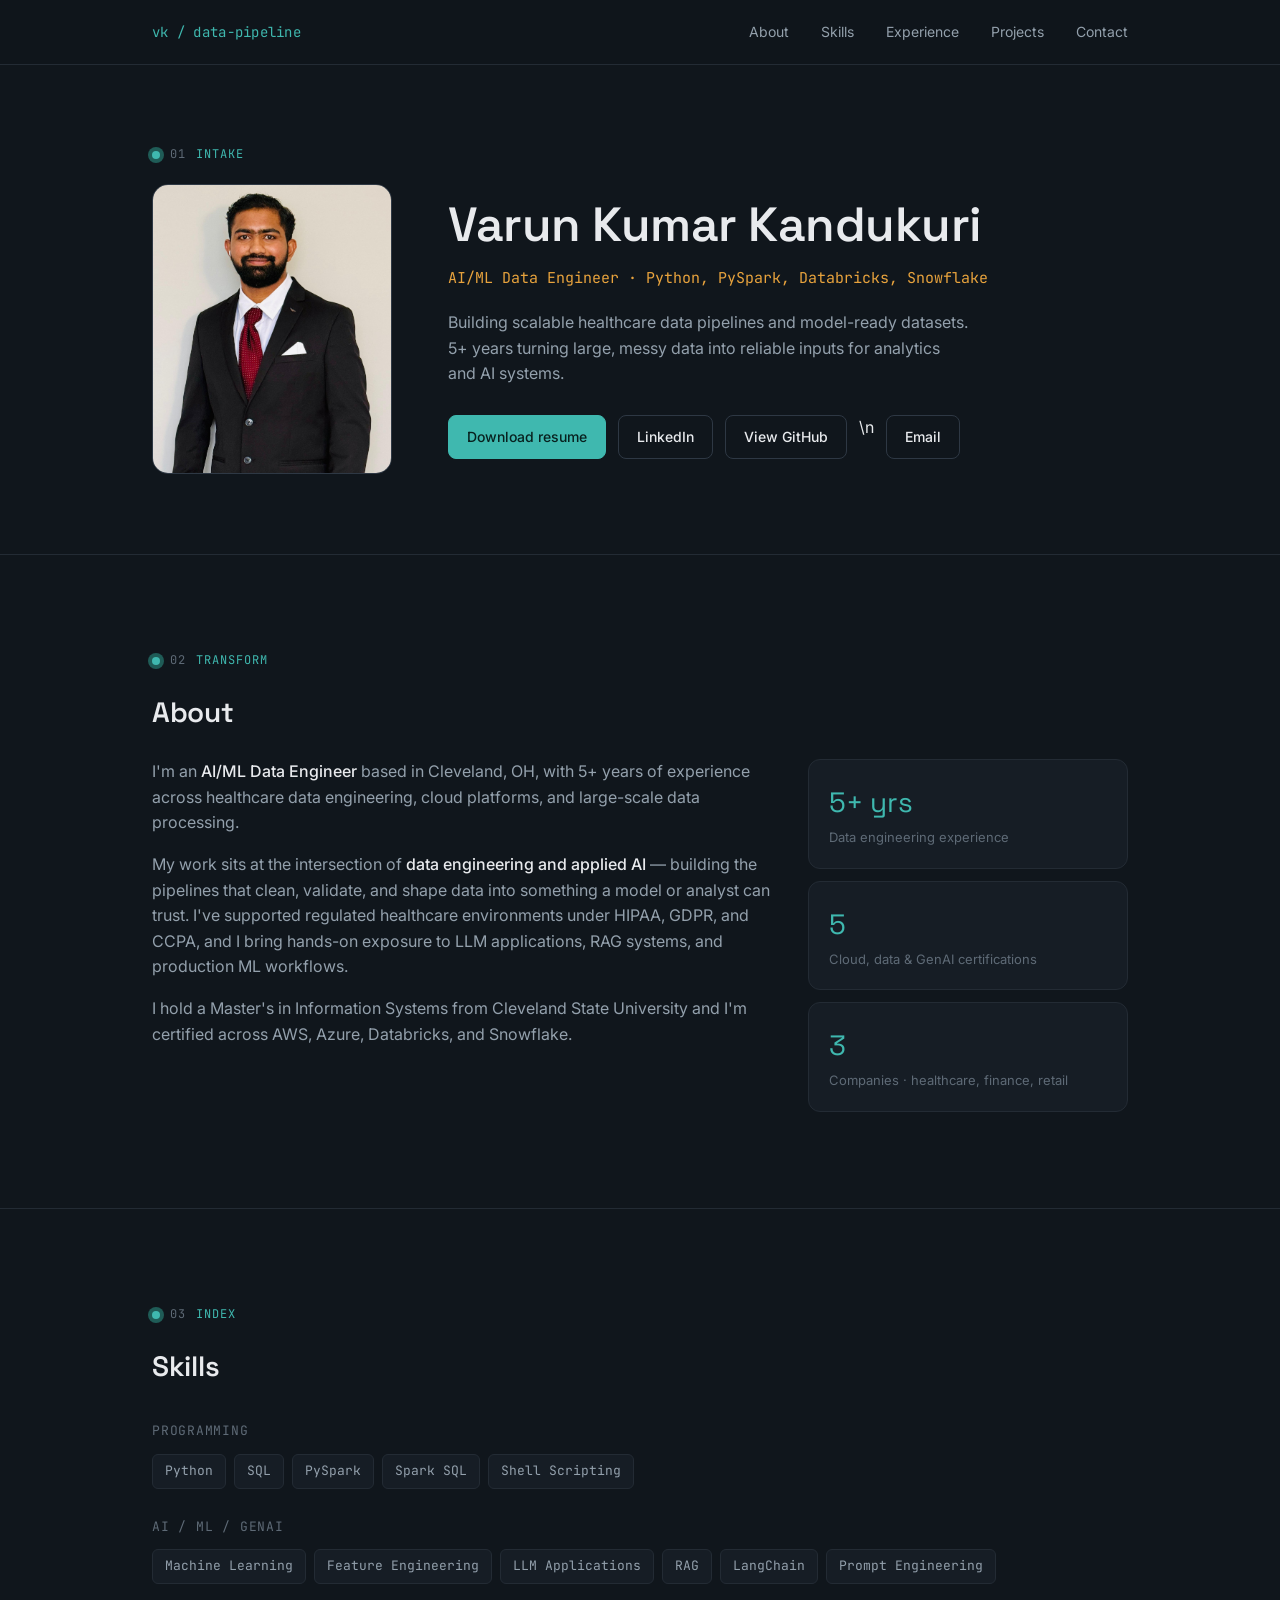
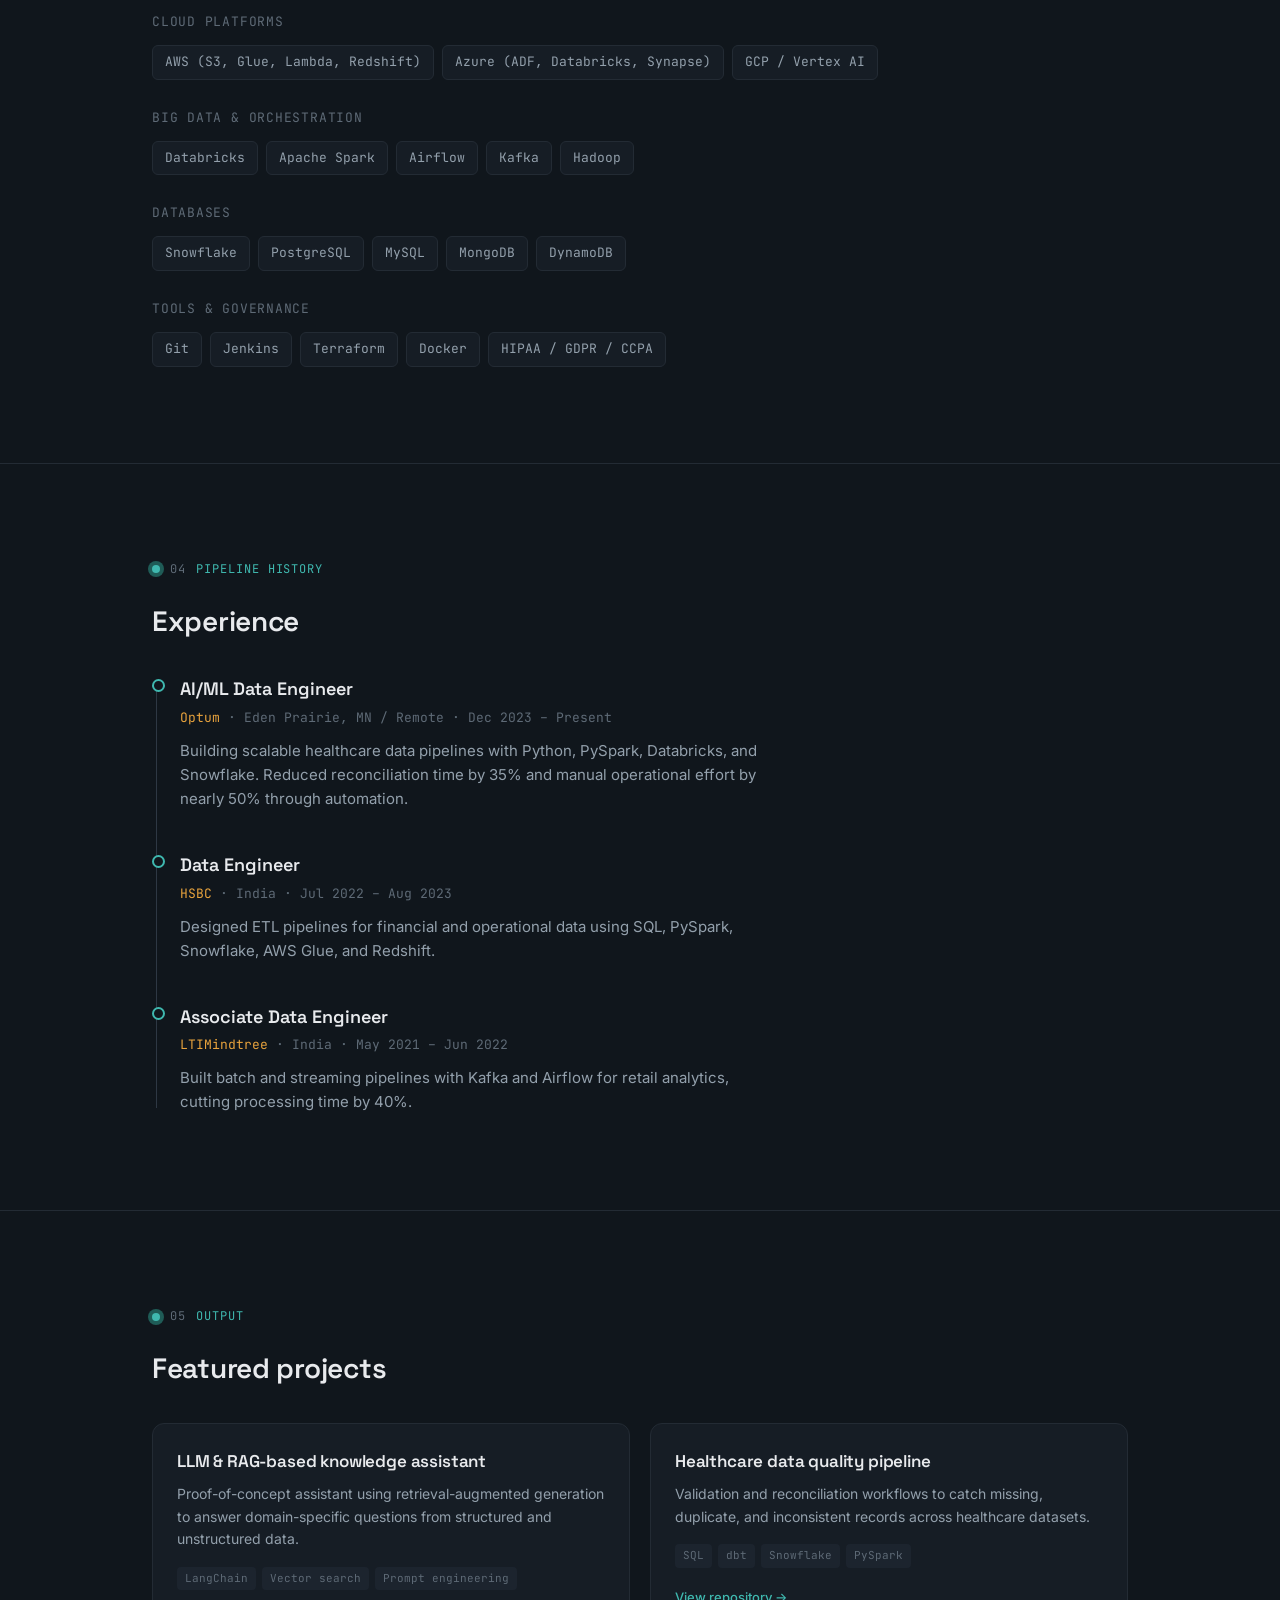
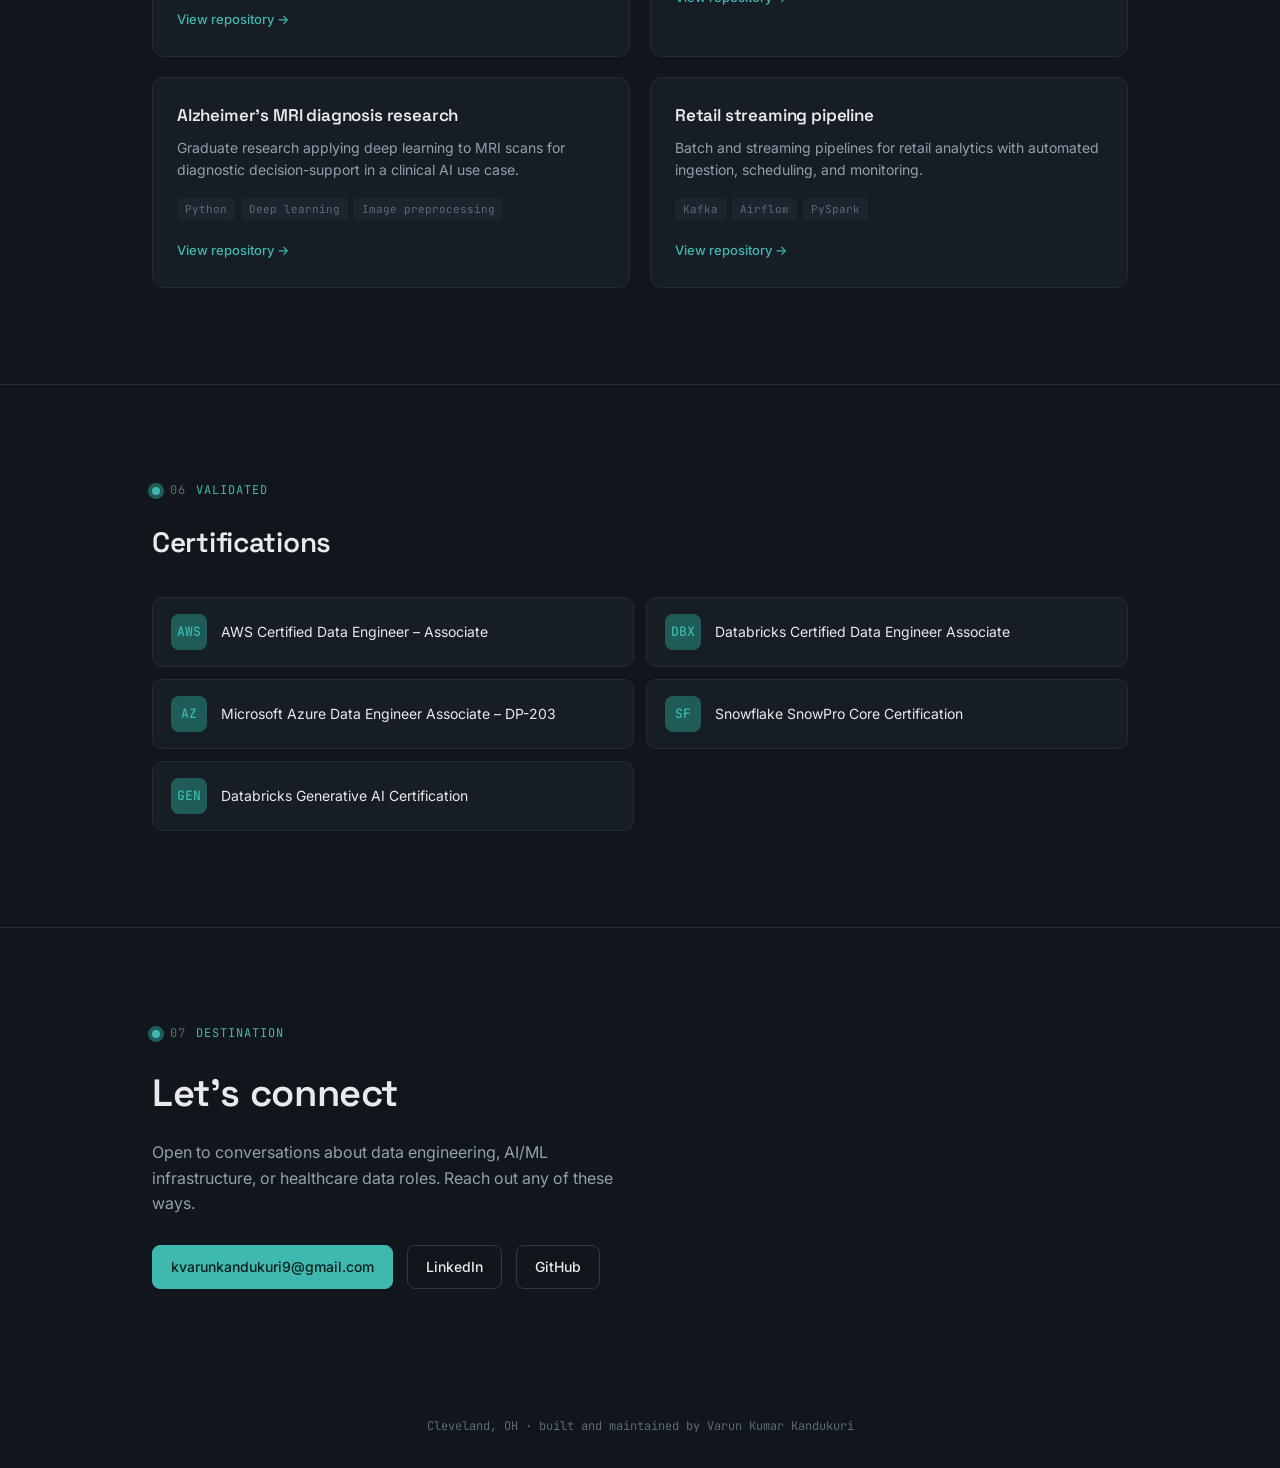
==== index.html @ f00bd316 "Improve portrait crop and center profile photo" ====
<!DOCTYPE html>
<html lang="en">
<head>
<meta charset="UTF-8">
<meta name="viewport" content="width=device-width, initial-scale=1.0">
<title>Varun Kumar Kandukuri — AI/ML Data Engineer</title>
<meta name="description" content="Portfolio of Varun Kumar Kandukuri, AI/ML Data Engineer specializing in Python, PySpark, Databricks and Snowflake.">
<link rel="preconnect" href="https://fonts.googleapis.com">
<link rel="preconnect" href="https://fonts.gstatic.com" crossorigin>
<link href="https://fonts.googleapis.com/css2?family=Space+Grotesk:wght@400;500;600;700&family=Inter:wght@400;500;600&family=JetBrains+Mono:wght@400;500&display=swap" rel="stylesheet">
<style>
  :root{
    --bg-base:#10161C;
    --bg-elevated:#161D25;
    --bg-elevated-2:#1C242E;
    --text-primary:#E8EAED;
    --text-secondary:#93A0AC;
    --text-muted:#5E6A76;
    --accent:#3FB8AF;
    --accent-dim:#1F5C57;
    --accent-warm:#E8A33D;
    --border:#232B34;
    --border-strong:#2E3844;
    --font-display:'Space Grotesk',sans-serif;
    --font-body:'Inter',sans-serif;
    --font-mono:'JetBrains Mono',monospace;
  }

  *{box-sizing:border-box; margin:0; padding:0;}

  html{scroll-behavior:smooth;}

  body{
    background:var(--bg-base);
    color:var(--text-primary);
    font-family:var(--font-body);
    line-height:1.6;
    -webkit-font-smoothing:antialiased;
  }

  a{color:inherit; text-decoration:none;}

  ::selection{background:var(--accent-dim); color:var(--text-primary);}

  .wrap{max-width:1040px; margin:0 auto; padding:0 32px;}

  /* ---------- Nav ---------- */
  nav{
    position:sticky; top:0; z-index:50;
    background:rgba(16,22,28,0.85);
    backdrop-filter:blur(10px);
    border-bottom:1px solid var(--border);
  }
  nav .wrap{
    display:flex; align-items:center; justify-content:space-between;
    height:64px;
  }
  .nav-logo{
    font-family:var(--font-mono);
    font-size:14px;
    color:var(--accent);
    letter-spacing:0.02em;
  }
  .nav-links{display:flex; gap:32px; list-style:none;}
  .nav-links a{
    font-size:14px; color:var(--text-secondary);
    transition:color 0.2s;
  }
  .nav-links a:hover{color:var(--text-primary);}
  .nav-links{display:none;}
  @media(min-width:720px){ .nav-links{display:flex;} }

  /* ---------- Pipeline signature rule ---------- */
  .stage-label{
    font-family:var(--font-mono);
    font-size:12px;
    color:var(--accent);
    letter-spacing:0.08em;
    text-transform:uppercase;
    display:flex; align-items:center; gap:10px;
    margin-bottom:20px;
  }
  .stage-label::before{
    content:'';
    width:8px; height:8px;
    border-radius:50%;
    background:var(--accent);
    box-shadow:0 0 0 4px var(--accent-dim);
    flex-shrink:0;
  }
  .stage-label .num{color:var(--text-muted);}

  section{padding:96px 0; border-bottom:1px solid var(--border); position:relative;}
  section:last-of-type{border-bottom:none;}

  h1,h2,h3{font-family:var(--font-display); font-weight:600; letter-spacing:-0.01em;}

  /* ---------- Hero ---------- */
  .hero{padding-top:80px; padding-bottom:80px;}
  .hero-grid{
    display:grid;
    grid-template-columns:1fr;
    gap:48px;
    align-items:center;
  }
  @media(min-width:760px){
    .hero-grid{grid-template-columns:240px 1fr; gap:56px;}
  }
  .hero-photo{
    width:190px; height:230px;
    border-radius:16px;
    overflow:hidden;
    border:1px solid var(--border-strong);
    background:var(--bg-elevated);
  }
  .hero-photo img{width:100%; height:100%; object-fit:cover; object-position:center 24%; display:block;}
  @media(min-width:760px){ .hero-photo{width:240px; height:290px;} }

  .hero h1{
    font-size:clamp(32px,5vw,48px);
    line-height:1.1;
    margin-bottom:14px;
  }
  .hero .role{
    font-family:var(--font-mono);
    font-size:15px;
    color:var(--accent-warm);
    margin-bottom:20px;
  }
  .hero p{
    color:var(--text-secondary);
    font-size:16px;
    max-width:520px;
    margin-bottom:28px;
  }
  .hero-links{display:flex; flex-wrap:wrap; gap:12px;}
  .btn{
    display:inline-flex; align-items:center; gap:8px;
    padding:10px 18px;
    border-radius:8px;
    font-size:14px; font-weight:500;
    border:1px solid var(--border-strong);
    transition:border-color 0.2s, background 0.2s;
  }
  .btn-primary{
    background:var(--accent);
    color:#08211F;
    border-color:var(--accent);
  }
  .btn-primary:hover{background:#4ECDC3;}
  .btn-secondary{color:var(--text-primary);}
  .btn-secondary:hover{border-color:var(--accent); color:var(--accent);}

  /* ---------- About ---------- */
  .about-body{
    display:grid; grid-template-columns:1fr; gap:32px;
  }
  @media(min-width:760px){
    .about-body{grid-template-columns:1fr 320px;}
  }
  .about-body p{color:var(--text-secondary); font-size:16px; margin-bottom:16px;}
  .about-body p strong{color:var(--text-primary); font-weight:500;}

  .stat-card{
    background:var(--bg-elevated);
    border:1px solid var(--border);
    border-radius:12px;
    padding:20px;
  }
  .stat-card + .stat-card{margin-top:12px;}
  .stat-num{
    font-family:var(--font-display);
    font-size:28px;
    color:var(--accent);
  }
  .stat-label{font-size:13px; color:var(--text-muted); margin-top:2px;}

  /* ---------- Skills ---------- */
  .skill-group{margin-bottom:28px;}
  .skill-group:last-child{margin-bottom:0;}
  .skill-group h3{
    font-size:13px;
    font-family:var(--font-mono);
    color:var(--text-muted);
    text-transform:uppercase;
    letter-spacing:0.06em;
    margin-bottom:12px;
    font-weight:400;
  }
  .chip-row{display:flex; flex-wrap:wrap; gap:8px;}
  .chip{
    font-family:var(--font-mono);
    font-size:13px;
    color:var(--text-secondary);
    background:var(--bg-elevated);
    border:1px solid var(--border);
    padding:6px 12px;
    border-radius:6px;
  }

  /* ---------- Experience ---------- */
  .timeline{position:relative; padding-left:28px;}
  .timeline::before{
    content:'';
    position:absolute; left:4px; top:6px; bottom:6px;
    width:1px;
    background:var(--border-strong);
  }
  .tl-item{position:relative; padding-bottom:40px;}
  .tl-item:last-child{padding-bottom:0;}
  .tl-item::before{
    content:'';
    position:absolute; left:-28px; top:4px;
    width:9px; height:9px;
    border-radius:50%;
    background:var(--bg-base);
    border:2px solid var(--accent);
  }
  .tl-role{font-family:var(--font-display); font-size:18px; font-weight:600;}
  .tl-meta{
    font-family:var(--font-mono);
    font-size:13px;
    color:var(--text-muted);
    margin:4px 0 10px;
  }
  .tl-meta .company{color:var(--accent-warm);}
  .tl-item p{color:var(--text-secondary); font-size:15px; max-width:600px;}

  /* ---------- Projects ---------- */
  .project-grid{
    display:grid; grid-template-columns:1fr; gap:20px;
  }
  @media(min-width:700px){
    .project-grid{grid-template-columns:1fr 1fr;}
  }
  .project-card{
    background:var(--bg-elevated);
    border:1px solid var(--border);
    border-radius:12px;
    padding:24px;
    transition:border-color 0.2s, transform 0.2s;
  }
  .project-card:hover{border-color:var(--border-strong); transform:translateY(-2px);}
  .project-card h3{font-size:17px; margin-bottom:8px;}
  .project-card p{color:var(--text-secondary); font-size:14px; margin-bottom:16px;}
  .project-tags{display:flex; flex-wrap:wrap; gap:6px; margin-bottom:16px;}
  .project-tags span{
    font-family:var(--font-mono);
    font-size:11px;
    color:var(--text-muted);
    background:var(--bg-elevated-2);
    padding:3px 8px;
    border-radius:4px;
  }
  .project-link{
    font-size:13px; font-weight:500; color:var(--accent);
    display:inline-flex; align-items:center; gap:6px;
  }
  .project-link:hover{color:#4ECDC3;}

  /* ---------- Certifications ---------- */
  .cert-list{display:grid; grid-template-columns:1fr; gap:12px;}
  @media(min-width:700px){ .cert-list{grid-template-columns:1fr 1fr;} }
  .cert-item{
    display:flex; align-items:center; gap:14px;
    background:var(--bg-elevated);
    border:1px solid var(--border);
    border-radius:10px;
    padding:16px 18px;
  }
  .cert-badge{
    width:36px; height:36px; border-radius:8px;
    background:var(--accent-dim);
    color:var(--accent);
    display:flex; align-items:center; justify-content:center;
    font-family:var(--font-mono); font-size:13px; font-weight:500;
    flex-shrink:0;
  }
  .cert-item span{font-size:14px; color:var(--text-primary);}

  /* ---------- Contact / Footer ---------- */
  .contact{text-align:left;}
  .contact h2{font-size:clamp(28px,4vw,38px); margin-bottom:16px;}
  .contact p{color:var(--text-secondary); max-width:480px; margin-bottom:28px;}
  .contact-links{display:flex; flex-wrap:wrap; gap:14px;}

  footer{
    padding:32px 0;
    text-align:center;
    font-family:var(--font-mono);
    font-size:12px;
    color:var(--text-muted);
  }

  @media (prefers-reduced-motion: reduce){
    html{scroll-behavior:auto;}
    *{transition:none !important; animation:none !important;}
  }
</style>
</head>
<body>

<nav>
  <div class="wrap">
    <div class="nav-logo">vk / data-pipeline</div>
    <ul class="nav-links">
      <li><a href="#about">About</a></li>
      <li><a href="#skills">Skills</a></li>
      <li><a href="#experience">Experience</a></li>
      <li><a href="#projects">Projects</a></li>
      <li><a href="#contact">Contact</a></li>
    </ul>
  </div>
</nav>

<section class="hero">
  <div class="wrap">
    <div class="stage-label"><span class="num">01</span> intake</div>
    <div class="hero-grid">
      <div class="hero-photo">
        <img src="./photo.jpg" alt="Varun Kumar Kandukuri">
      </div>
      <div>
        <h1>Varun Kumar Kandukuri</h1>
        <div class="role">AI/ML Data Engineer · Python, PySpark, Databricks, Snowflake</div>
        <p>Building scalable healthcare data pipelines and model-ready datasets. 5+ years turning large, messy data into reliable inputs for analytics and AI systems.</p>
        <div class="hero-links">
          <a class="btn btn-primary" href="https://github.com/Varun-2009/Resume/blob/main/Varun_Kandukuri_Resume.pdf">Download resume</a>
          <a class="btn btn-secondary" href="https://www.linkedin.com/in/varun-kumar-kandukuri-3785932b9/">LinkedIn</a>
          <a class="btn btn-secondary" href="https://github.com/Varun-2009">View GitHub</a>\n          <a class="btn btn-secondary" href="mailto:kvarunkandukuri9@gmail.com">Email</a>
        </div>
      </div>
    </div>
  </div>
</section>

<section id="about">
  <div class="wrap">
    <div class="stage-label"><span class="num">02</span> transform</div>
    <h2 style="font-size:28px; margin-bottom:24px;">About</h2>
    <div class="about-body">
      <div>
        <p>I'm an <strong>AI/ML Data Engineer</strong> based in Cleveland, OH, with 5+ years of experience across healthcare data engineering, cloud platforms, and large-scale data processing.</p>
        <p>My work sits at the intersection of <strong>data engineering and applied AI</strong> — building the pipelines that clean, validate, and shape data into something a model or analyst can trust. I've supported regulated healthcare environments under HIPAA, GDPR, and CCPA, and I bring hands-on exposure to LLM applications, RAG systems, and production ML workflows.</p>
        <p>I hold a Master's in Information Systems from Cleveland State University and I'm certified across AWS, Azure, Databricks, and Snowflake.</p>
      </div>
      <div>
        <div class="stat-card">
          <div class="stat-num">5+ yrs</div>
          <div class="stat-label">Data engineering experience</div>
        </div>
        <div class="stat-card">
          <div class="stat-num">5</div>
          <div class="stat-label">Cloud, data & GenAI certifications</div>
        </div>
        <div class="stat-card">
          <div class="stat-num">3</div>
          <div class="stat-label">Companies · healthcare, finance, retail</div>
        </div>
      </div>
    </div>
  </div>
</section>

<section id="skills">
  <div class="wrap">
    <div class="stage-label"><span class="num">03</span> index</div>
    <h2 style="font-size:28px; margin-bottom:32px;">Skills</h2>

    <div class="skill-group">
      <h3>Programming</h3>
      <div class="chip-row">
        <span class="chip">Python</span><span class="chip">SQL</span><span class="chip">PySpark</span><span class="chip">Spark SQL</span><span class="chip">Shell Scripting</span>
      </div>
    </div>

    <div class="skill-group">
      <h3>AI / ML / GenAI</h3>
      <div class="chip-row">
        <span class="chip">Machine Learning</span><span class="chip">Feature Engineering</span><span class="chip">LLM Applications</span><span class="chip">RAG</span><span class="chip">LangChain</span><span class="chip">Prompt Engineering</span>
      </div>
    </div>

    <div class="skill-group">
      <h3>Cloud Platforms</h3>
      <div class="chip-row">
        <span class="chip">AWS (S3, Glue, Lambda, Redshift)</span><span class="chip">Azure (ADF, Databricks, Synapse)</span><span class="chip">GCP / Vertex AI</span>
      </div>
    </div>

    <div class="skill-group">
      <h3>Big Data & Orchestration</h3>
      <div class="chip-row">
        <span class="chip">Databricks</span><span class="chip">Apache Spark</span><span class="chip">Airflow</span><span class="chip">Kafka</span><span class="chip">Hadoop</span>
      </div>
    </div>

    <div class="skill-group">
      <h3>Databases</h3>
      <div class="chip-row">
        <span class="chip">Snowflake</span><span class="chip">PostgreSQL</span><span class="chip">MySQL</span><span class="chip">MongoDB</span><span class="chip">DynamoDB</span>
      </div>
    </div>

    <div class="skill-group">
      <h3>Tools & Governance</h3>
      <div class="chip-row">
        <span class="chip">Git</span><span class="chip">Jenkins</span><span class="chip">Terraform</span><span class="chip">Docker</span><span class="chip">HIPAA / GDPR / CCPA</span>
      </div>
    </div>
  </div>
</section>

<section id="experience">
  <div class="wrap">
    <div class="stage-label"><span class="num">04</span> pipeline history</div>
    <h2 style="font-size:28px; margin-bottom:32px;">Experience</h2>
    <div class="timeline">
      <div class="tl-item">
        <div class="tl-role">AI/ML Data Engineer</div>
        <div class="tl-meta"><span class="company">Optum</span> · Eden Prairie, MN / Remote · Dec 2023 – Present</div>
        <p>Building scalable healthcare data pipelines with Python, PySpark, Databricks, and Snowflake. Reduced reconciliation time by 35% and manual operational effort by nearly 50% through automation.</p>
      </div>
      <div class="tl-item">
        <div class="tl-role">Data Engineer</div>
        <div class="tl-meta"><span class="company">HSBC</span> · India · Jul 2022 – Aug 2023</div>
        <p>Designed ETL pipelines for financial and operational data using SQL, PySpark, Snowflake, AWS Glue, and Redshift.</p>
      </div>
      <div class="tl-item">
        <div class="tl-role">Associate Data Engineer</div>
        <div class="tl-meta"><span class="company">LTIMindtree</span> · India · May 2021 – Jun 2022</div>
        <p>Built batch and streaming pipelines with Kafka and Airflow for retail analytics, cutting processing time by 40%.</p>
      </div>
    </div>
  </div>
</section>

<section id="projects">
  <div class="wrap">
    <div class="stage-label"><span class="num">05</span> output</div>
    <h2 style="font-size:28px; margin-bottom:32px;">Featured projects</h2>
    <div class="project-grid">
      <div class="project-card">
        <h3>LLM & RAG-based knowledge assistant</h3>
        <p>Proof-of-concept assistant using retrieval-augmented generation to answer domain-specific questions from structured and unstructured data.</p>
        <div class="project-tags"><span>LangChain</span><span>Vector search</span><span>Prompt engineering</span></div>
        <a class="project-link" href="https://github.com/Varun-2009/llm-rag-knowledge-assistant">View repository →</a>
      </div>
      <div class="project-card">
        <h3>Healthcare data quality pipeline</h3>
        <p>Validation and reconciliation workflows to catch missing, duplicate, and inconsistent records across healthcare datasets.</p>
        <div class="project-tags"><span>SQL</span><span>dbt</span><span>Snowflake</span><span>PySpark</span></div>
        <a class="project-link" href="https://github.com/Varun-2009/varunkandukuri.github.io/tree/main/projects/healthcare-data-quality-pipeline">View repository →</a>
      </div>
      <div class="project-card">
        <h3>Alzheimer's MRI diagnosis research</h3>
        <p>Graduate research applying deep learning to MRI scans for diagnostic decision-support in a clinical AI use case.</p>
        <div class="project-tags"><span>Python</span><span>Deep learning</span><span>Image preprocessing</span></div>
        <a class="project-link" href="https://github.com/Varun-2009/varunkandukuri.github.io/tree/main/projects/alzheimers-mri-diagnosis-cnn">View repository →</a>
      </div>
      <div class="project-card">
        <h3>Retail streaming pipeline</h3>
        <p>Batch and streaming pipelines for retail analytics with automated ingestion, scheduling, and monitoring.</p>
        <div class="project-tags"><span>Kafka</span><span>Airflow</span><span>PySpark</span></div>
        <a class="project-link" href="https://github.com/Varun-2009/varunkandukuri.github.io/tree/main/projects/retail-streaming-pipeline-kafka-airflow">View repository →</a>
      </div>
    </div>
  </div>
</section>

<section id="certifications">
  <div class="wrap">
    <div class="stage-label"><span class="num">06</span> validated</div>
    <h2 style="font-size:28px; margin-bottom:32px;">Certifications</h2>
    <div class="cert-list">
      <div class="cert-item"><div class="cert-badge">AWS</div><span>AWS Certified Data Engineer – Associate</span></div>
      <div class="cert-item"><div class="cert-badge">DBX</div><span>Databricks Certified Data Engineer Associate</span></div>
      <div class="cert-item"><div class="cert-badge">AZ</div><span>Microsoft Azure Data Engineer Associate – DP-203</span></div>
      <div class="cert-item"><div class="cert-badge">SF</div><span>Snowflake SnowPro Core Certification</span></div>
      <div class="cert-item"><div class="cert-badge">GEN</div><span>Databricks Generative AI Certification</span></div>
    </div>
  </div>
</section>

<section id="contact" style="border-bottom:none;">
  <div class="wrap contact">
    <div class="stage-label"><span class="num">07</span> destination</div>
    <h2>Let's connect</h2>
    <p>Open to conversations about data engineering, AI/ML infrastructure, or healthcare data roles. Reach out any of these ways.</p>
    <div class="contact-links">
      <a class="btn btn-primary" href="mailto:kvarunkandukuri9@gmail.com">kvarunkandukuri9@gmail.com</a>
      <a class="btn btn-secondary" href="https://www.linkedin.com/in/varun-kumar-kandukuri-3785932b9/">LinkedIn</a>
      <a class="btn btn-secondary" href="https://github.com/Varun-2009">GitHub</a>
    </div>
  </div>
</section>

<footer>
  Cleveland, OH · built and maintained by Varun Kumar Kandukuri
</footer>

</body>
</html>
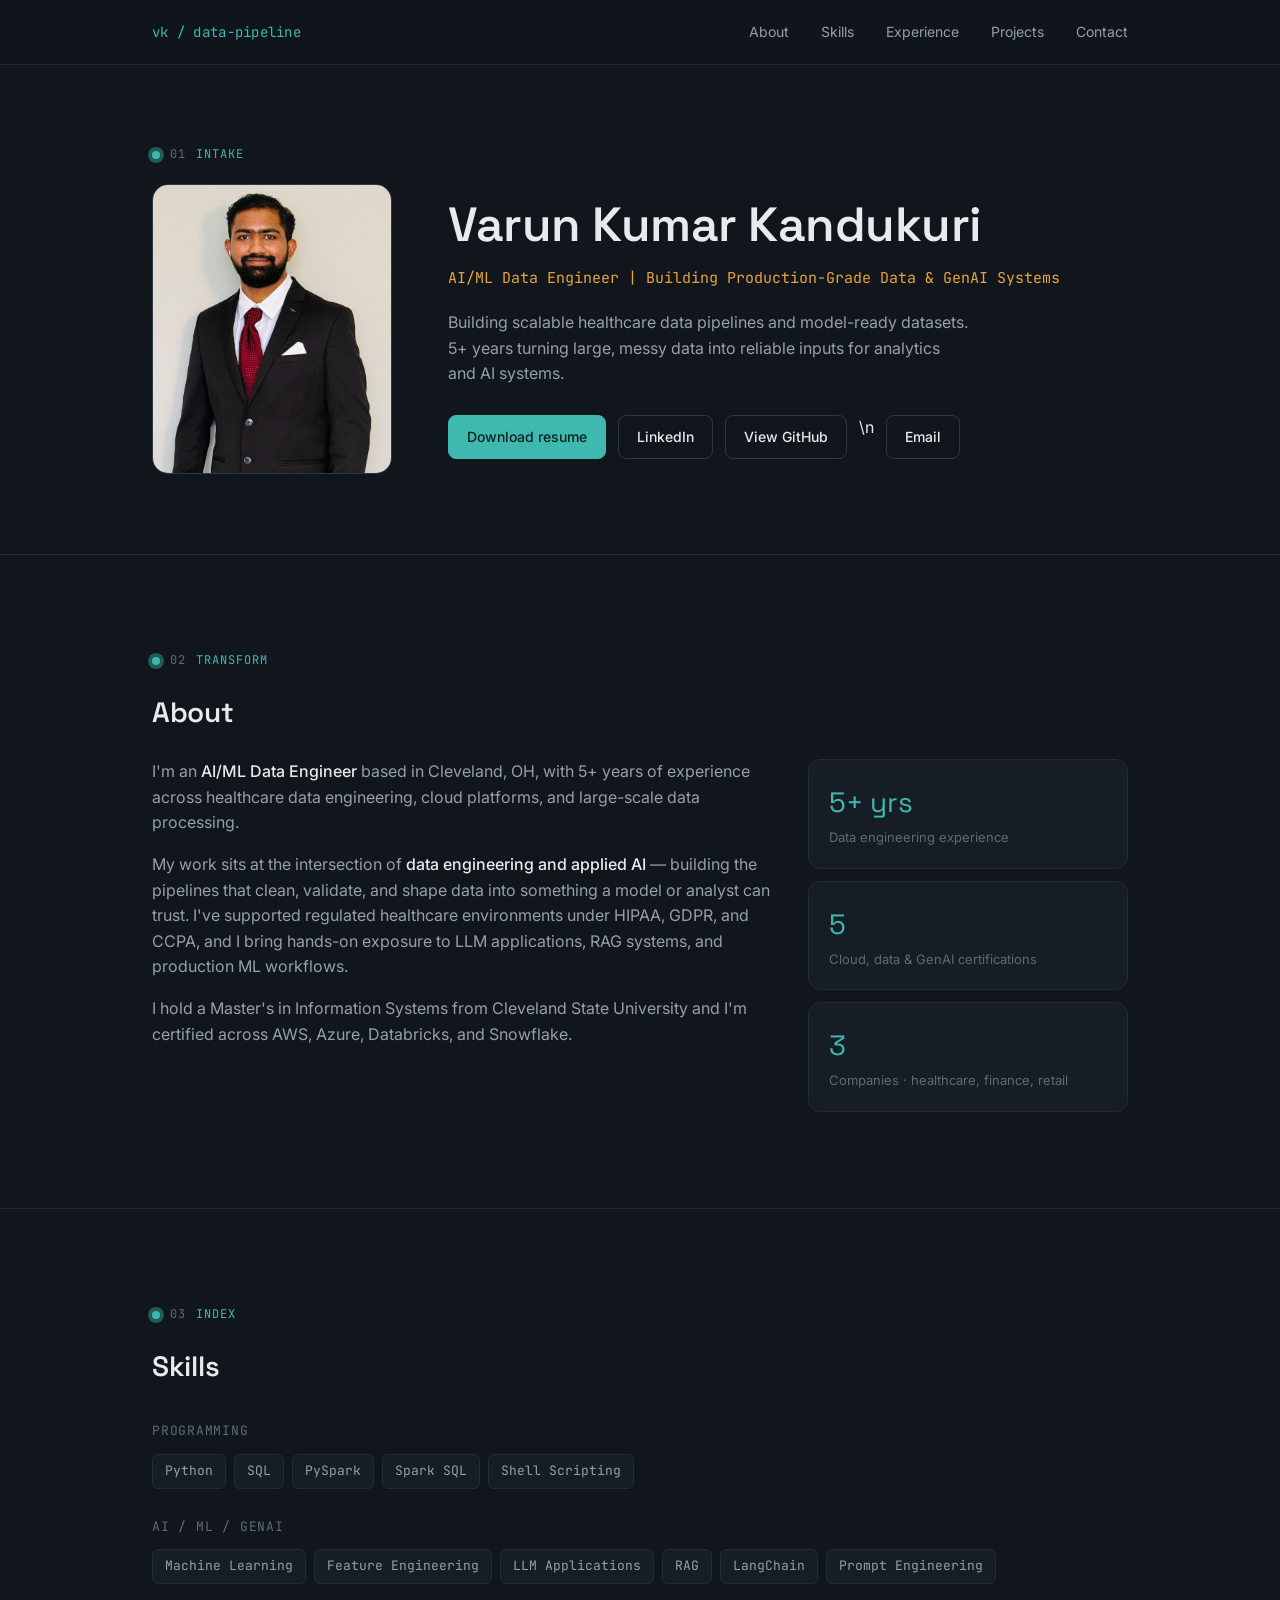
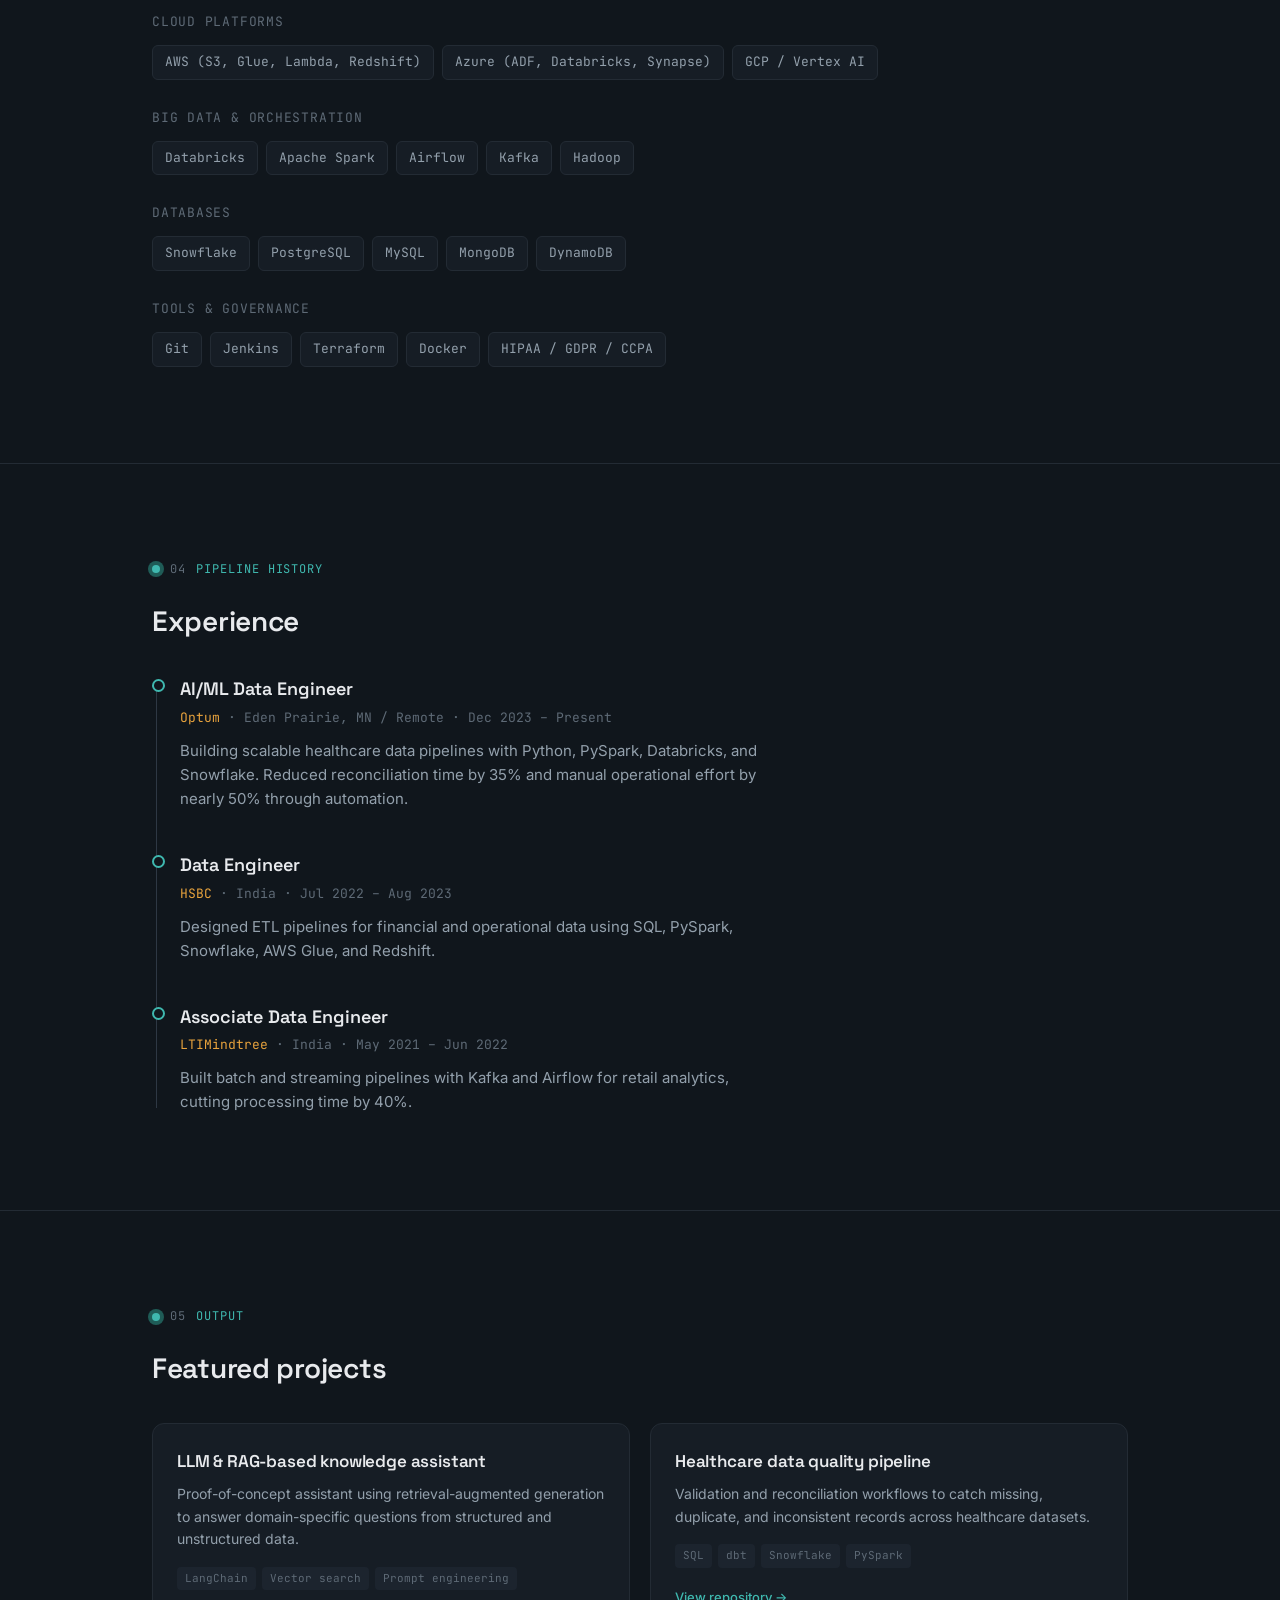
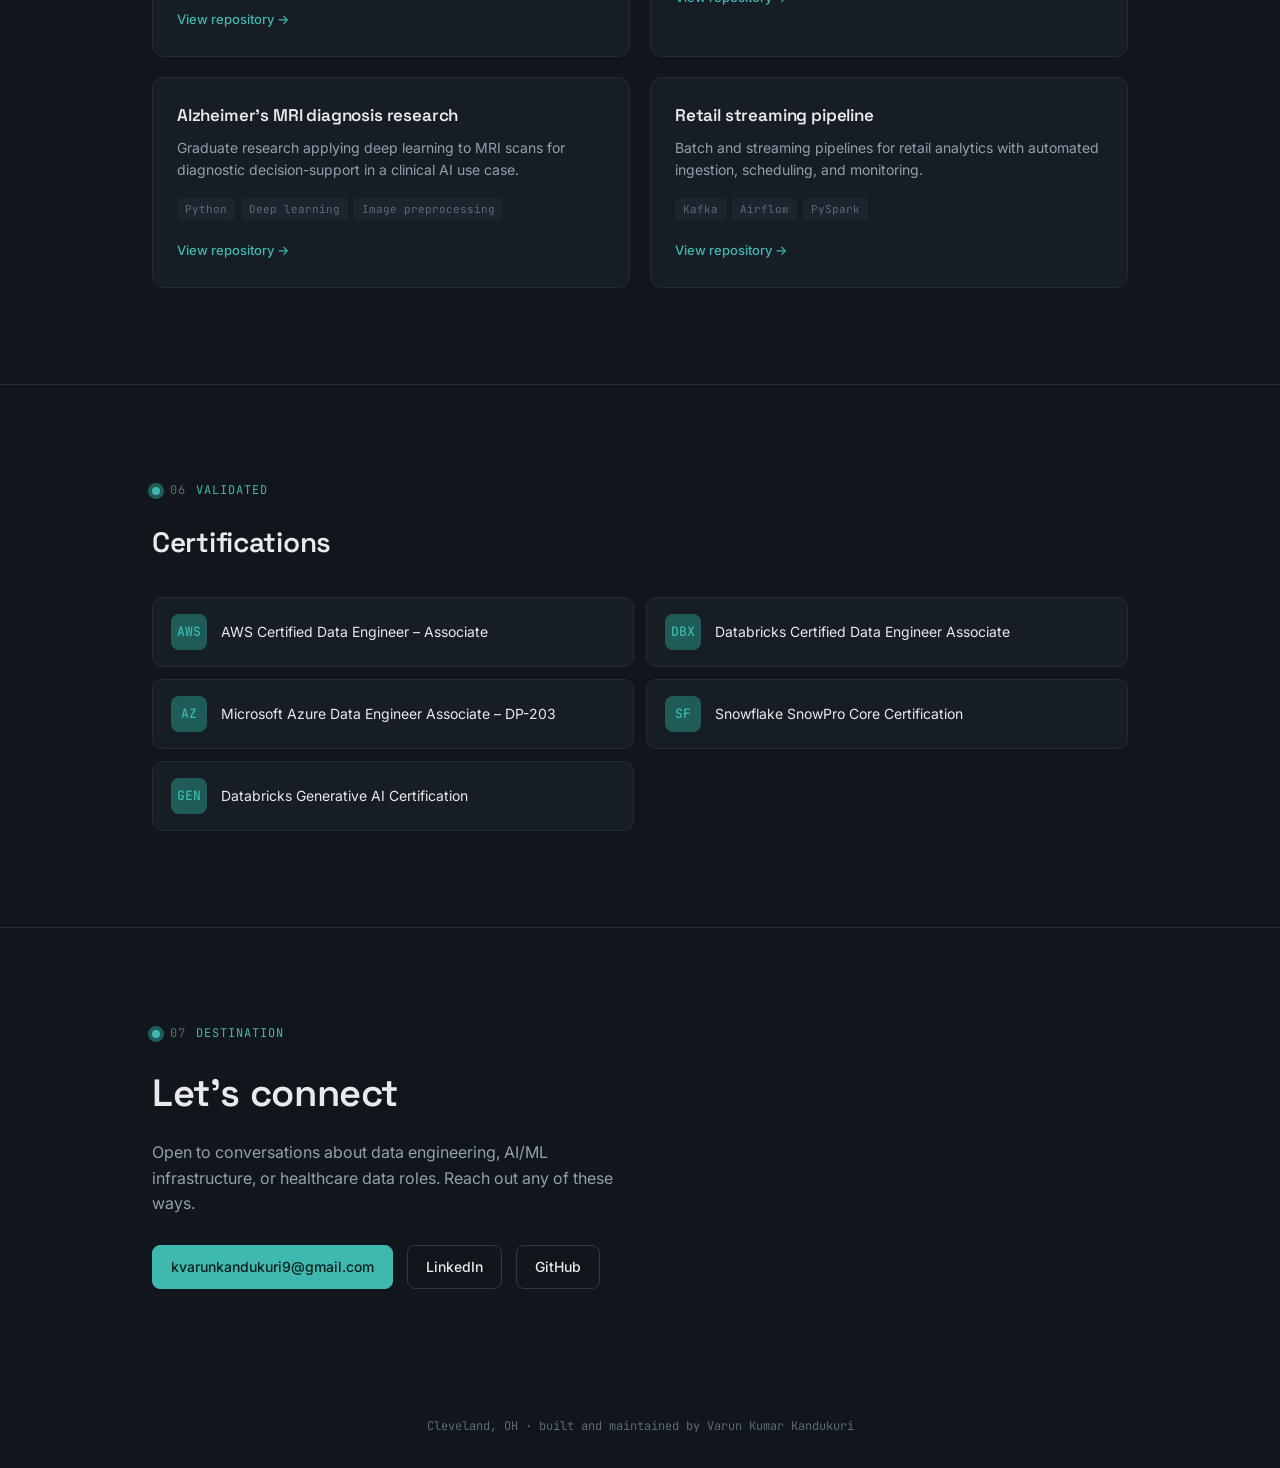
==== commit baccffe4: "Strengthen professional hero heading" ====
--- a/index.html
+++ b/index.html
@@ -322,7 +322,7 @@
       </div>
       <div>
         <h1>Varun Kumar Kandukuri</h1>
-        <div class="role">AI/ML Data Engineer · Python, PySpark, Databricks, Snowflake</div>
+        <div class="role">AI/ML Data Engineer | Building Production-Grade Data & GenAI Systems</div>
         <p>Building scalable healthcare data pipelines and model-ready datasets. 5+ years turning large, messy data into reliable inputs for analytics and AI systems.</p>
         <div class="hero-links">
           <a class="btn btn-primary" href="https://github.com/Varun-2009/Resume/blob/main/Varun_Kandukuri_Resume.pdf">Download resume</a>
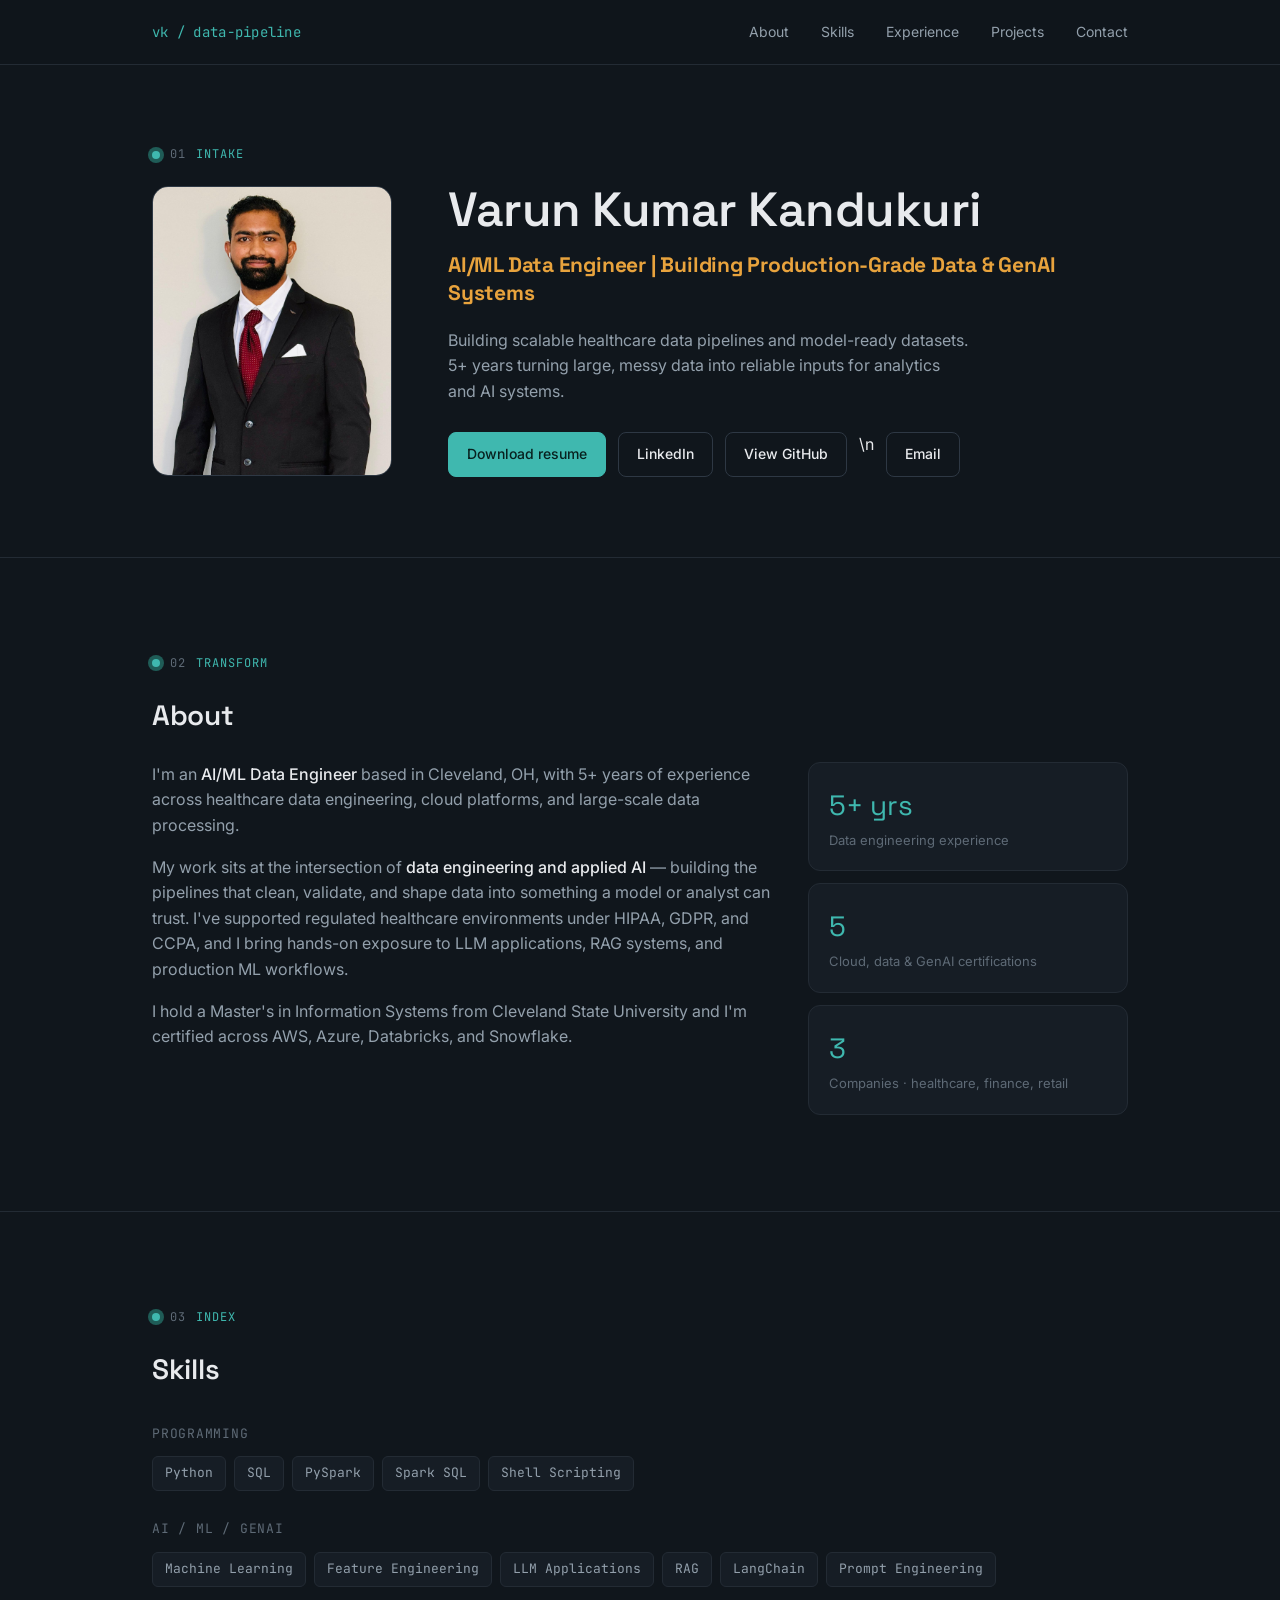
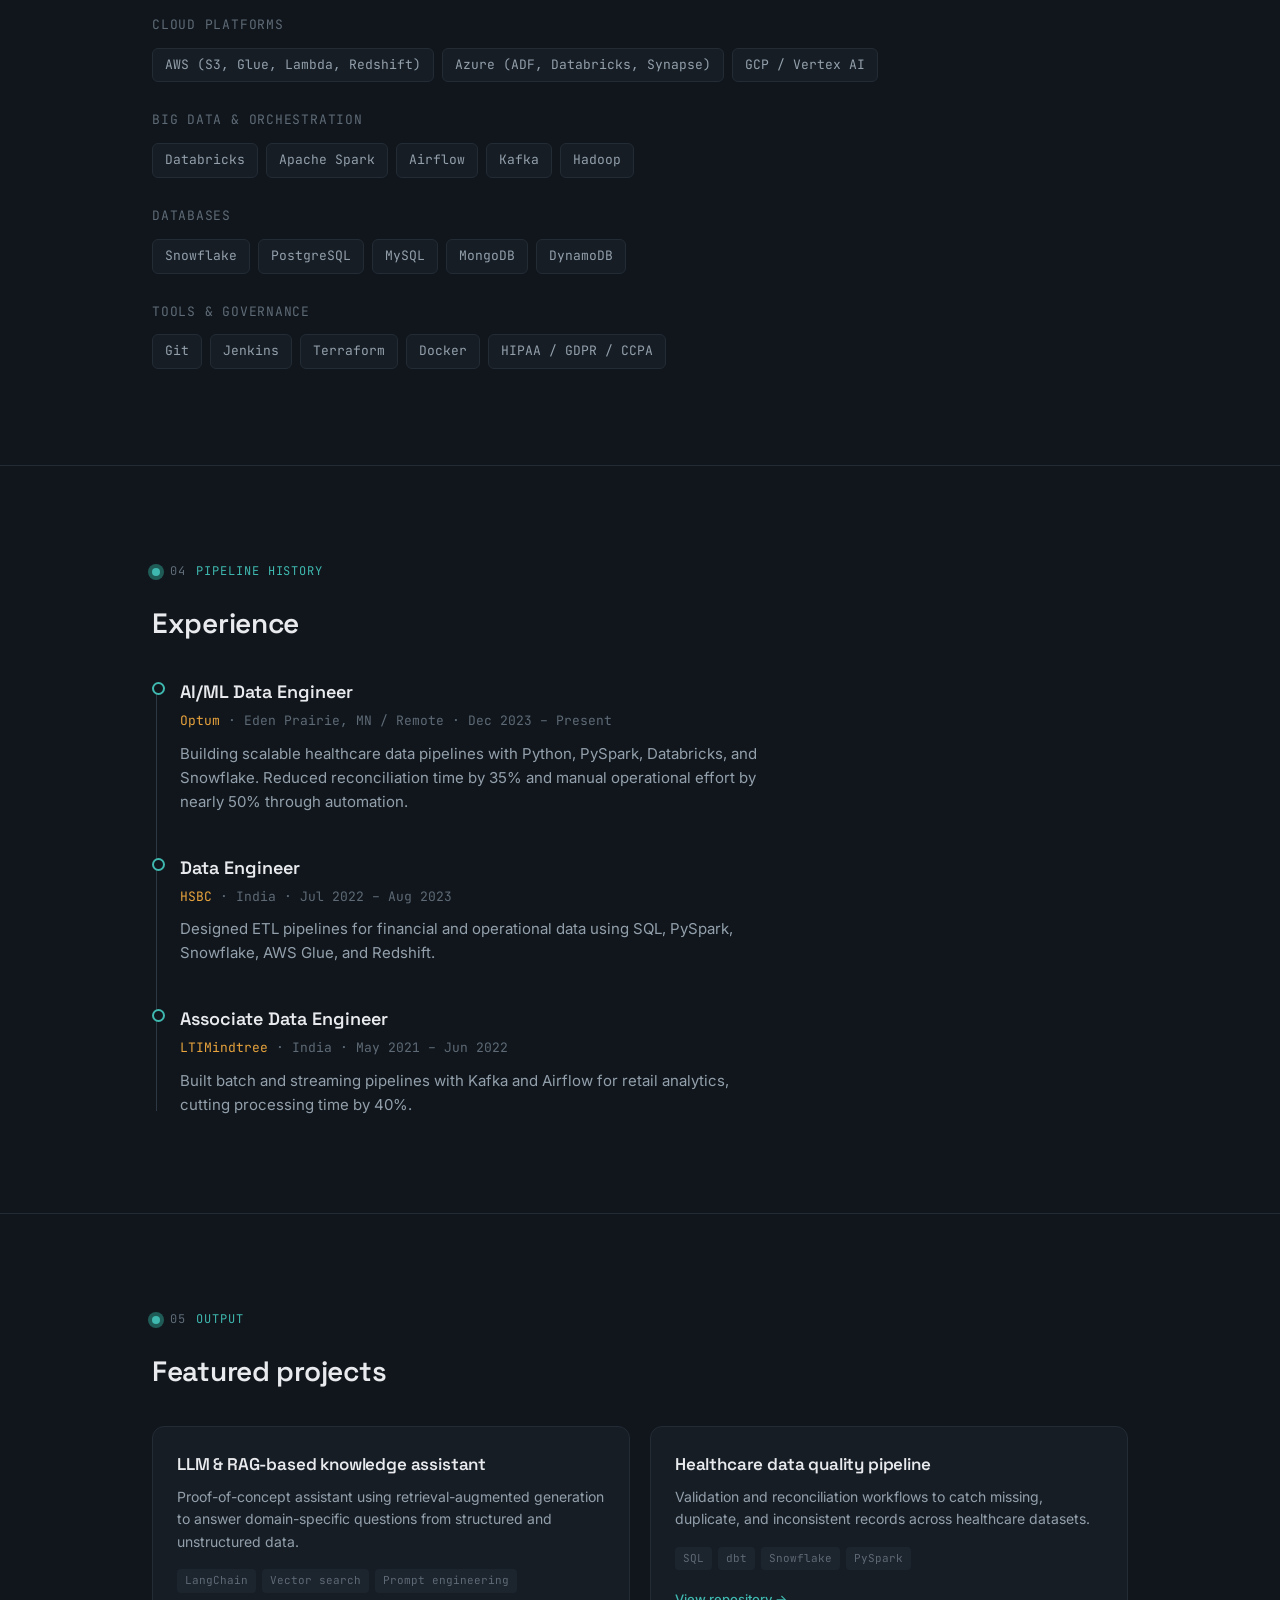
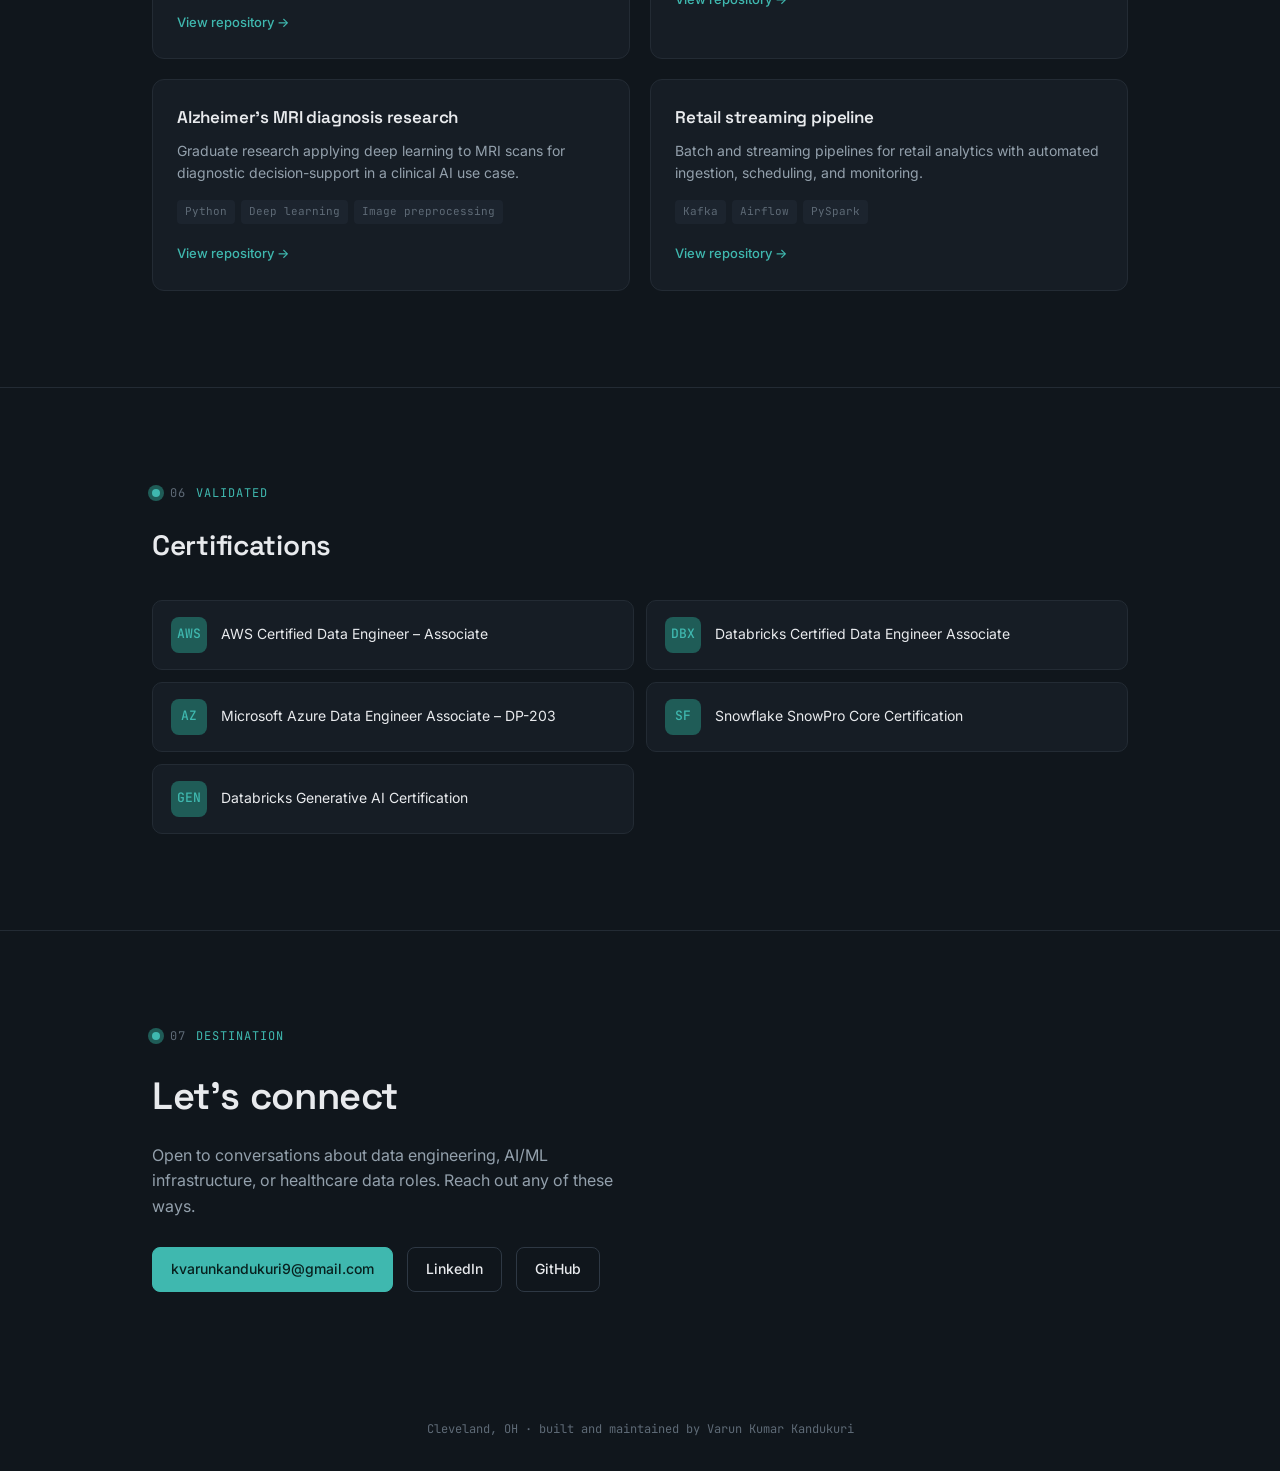
==== commit d5851e1f: "Apply bold hero title styling" ====
--- a/index.html
+++ b/index.html
@@ -122,8 +122,11 @@
     margin-bottom:14px;
   }
   .hero .role{
-    font-family:var(--font-mono);
-    font-size:15px;
+    font-family:var(--font-display);
+    font-size:clamp(17px,2.2vw,21px);
+    font-weight:700;
+    line-height:1.35;
+    letter-spacing:-0.01em;
     color:var(--accent-warm);
     margin-bottom:20px;
   }
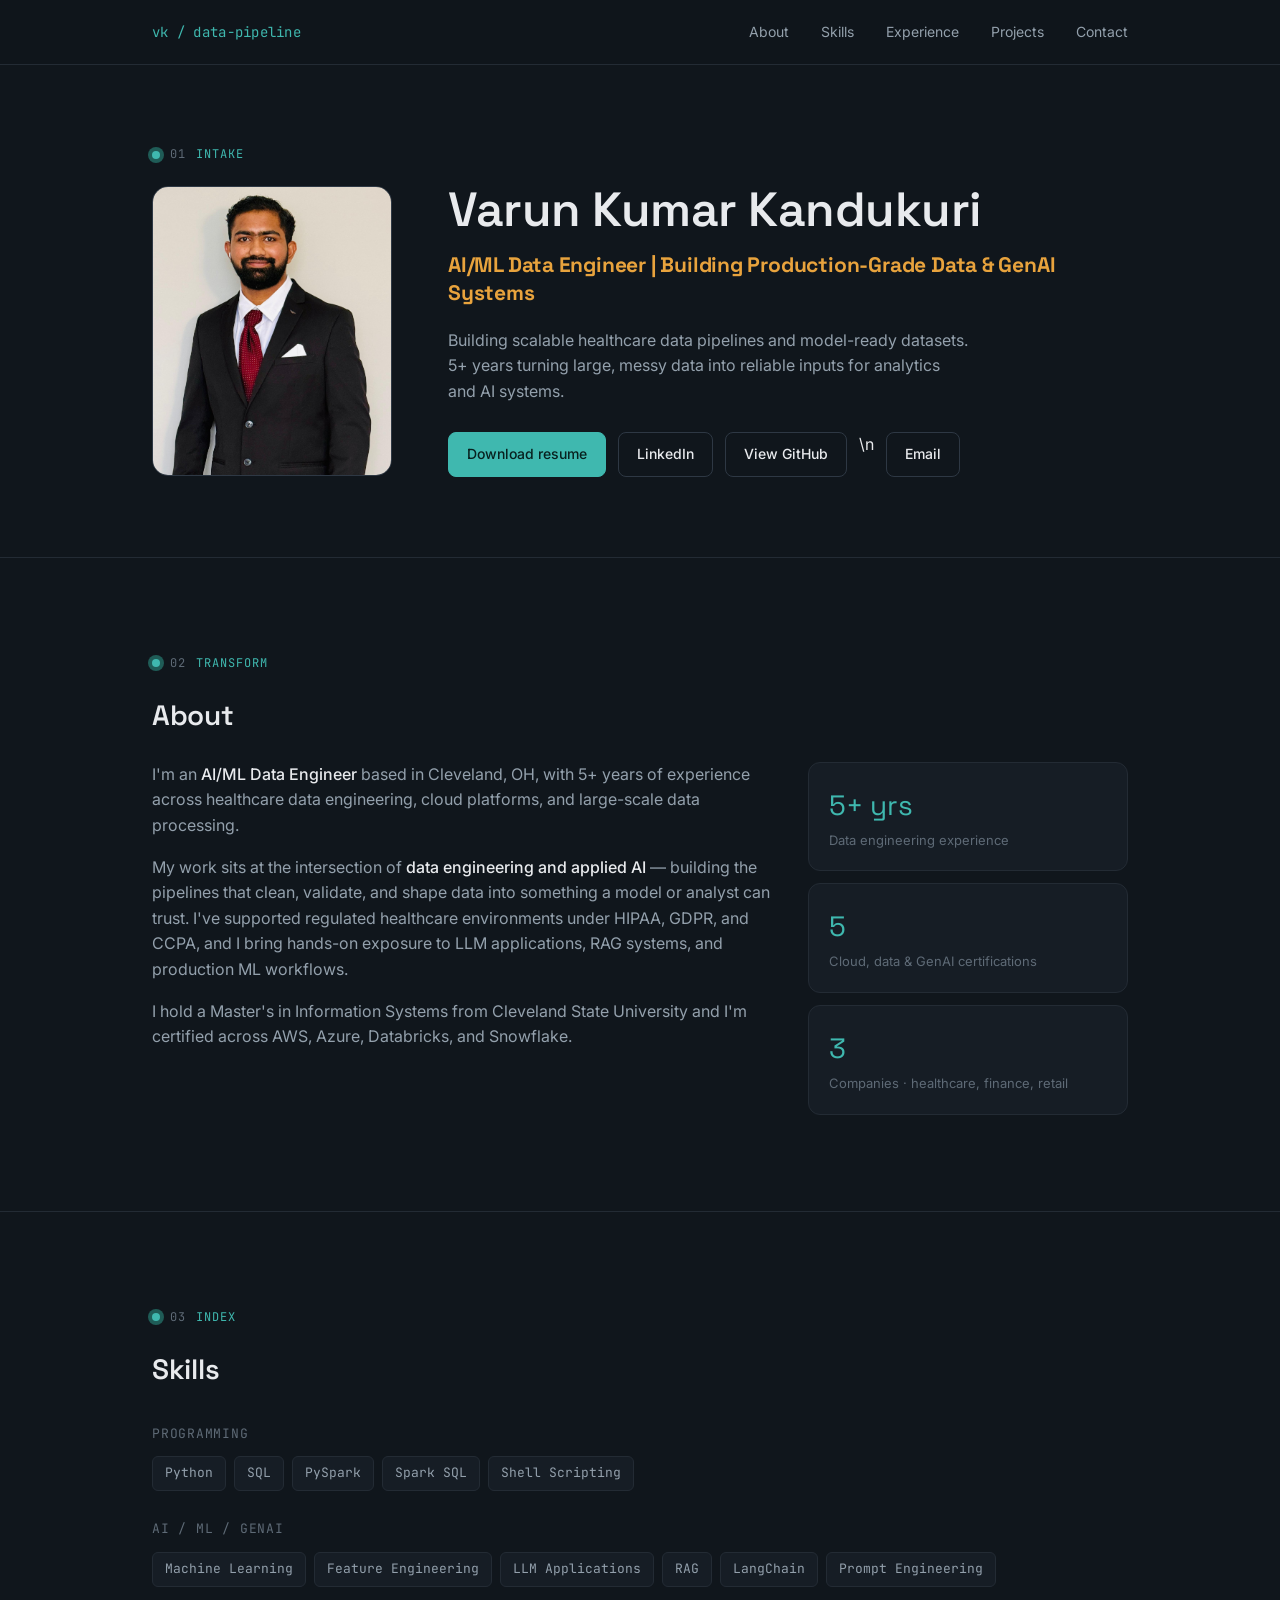
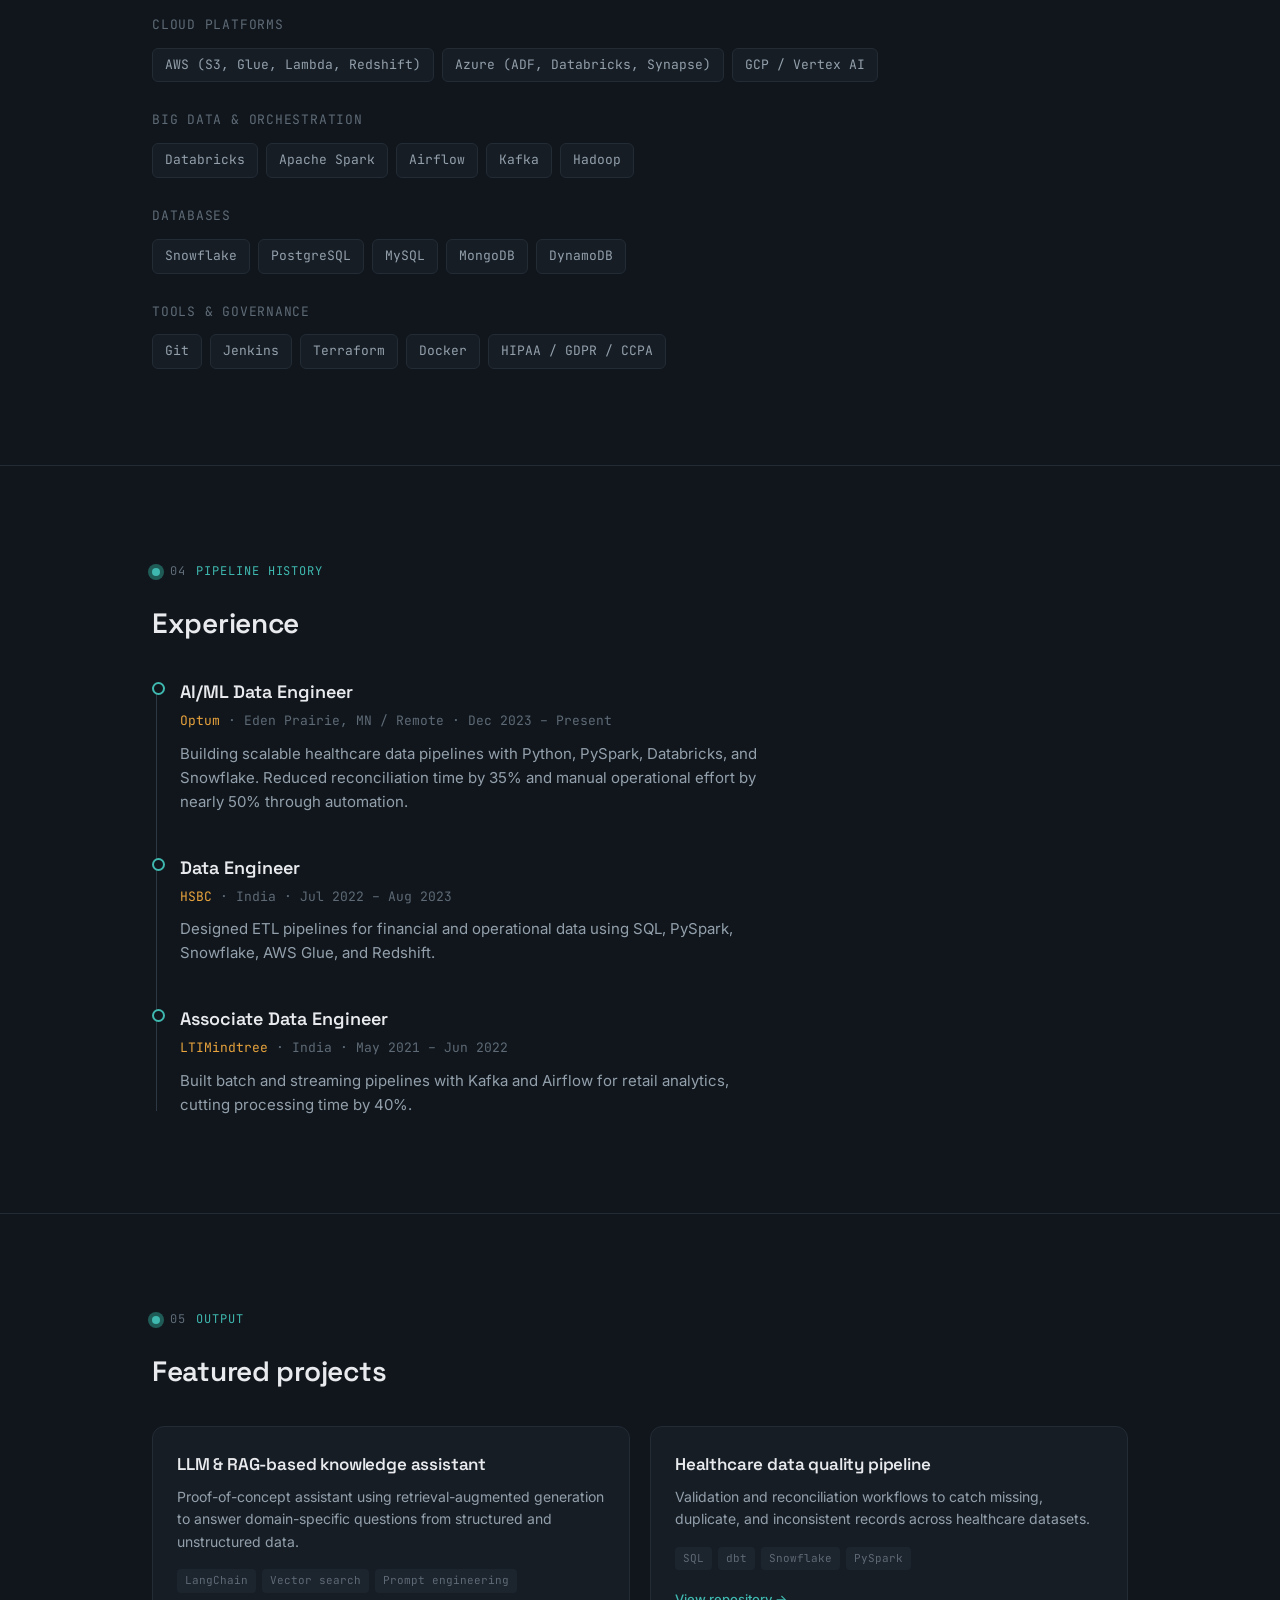
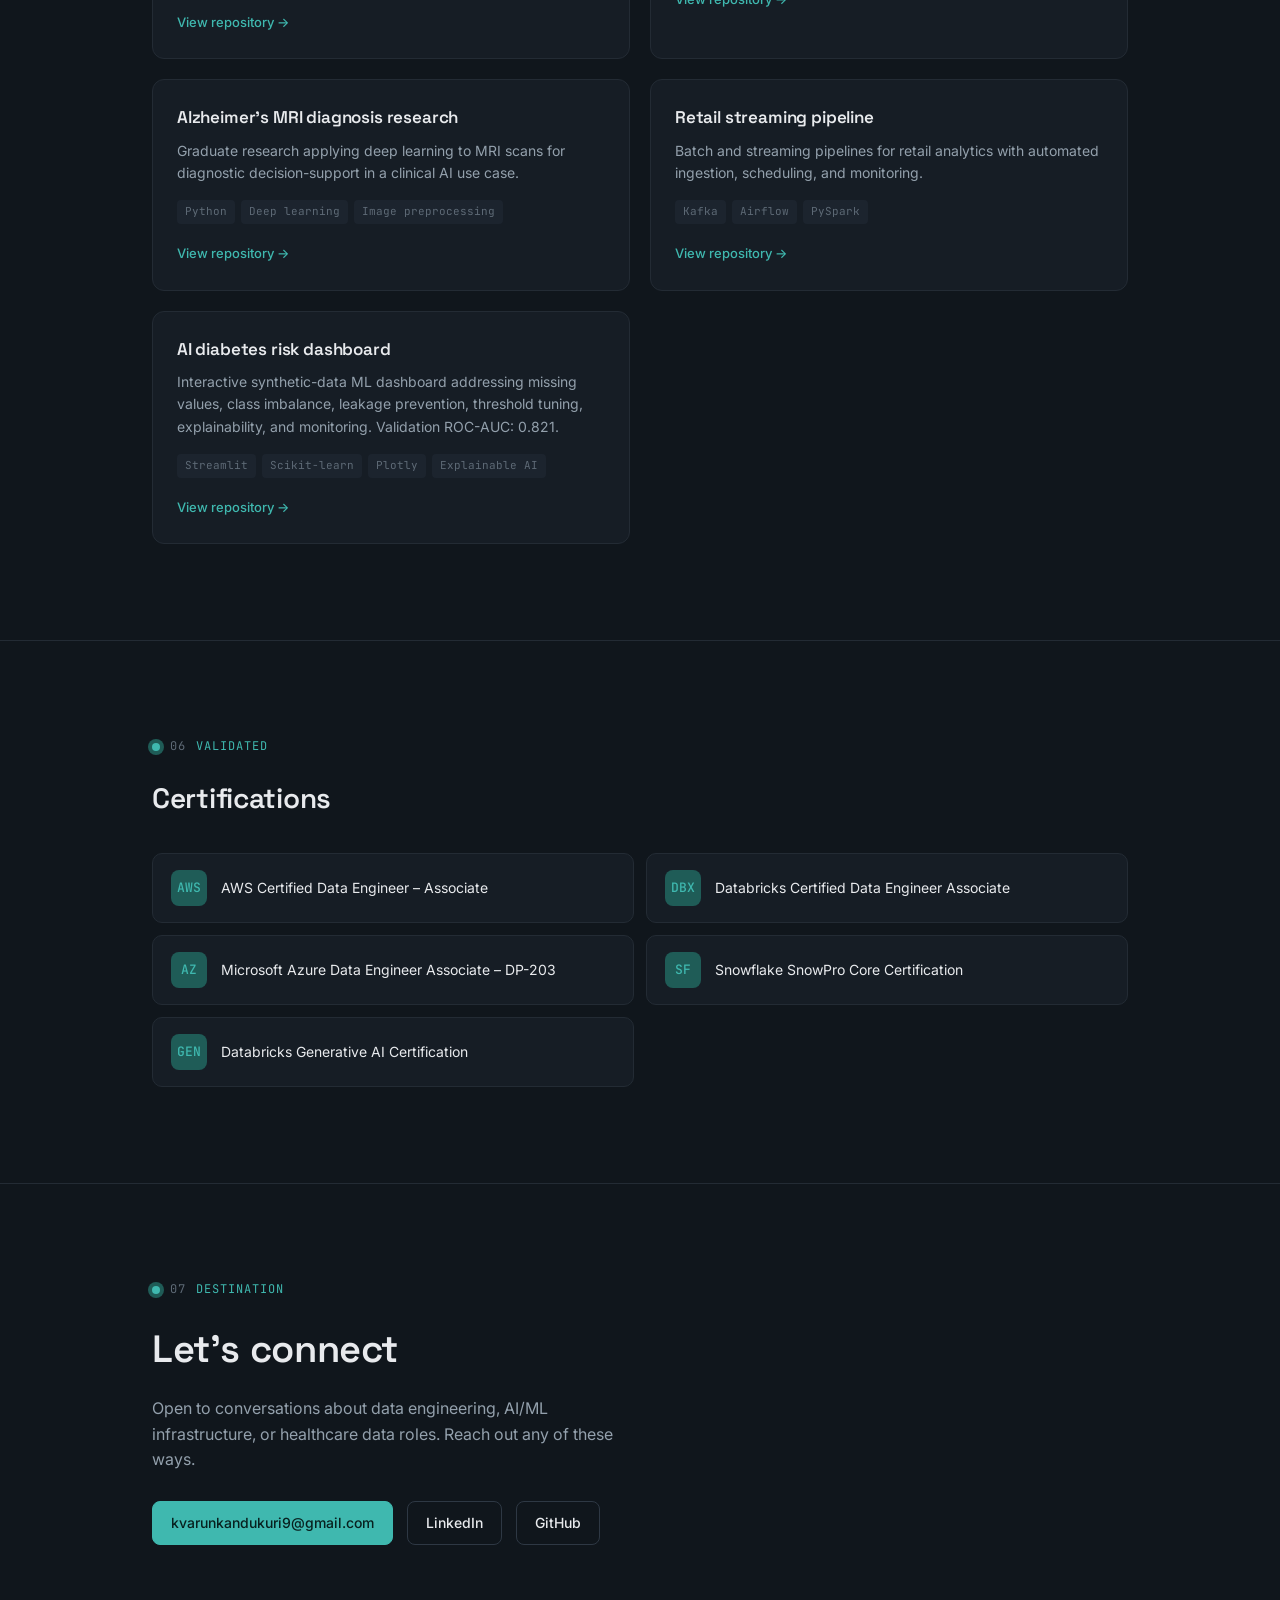
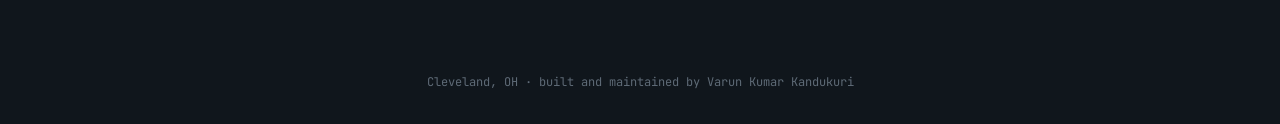
==== commit 5fbb4cf1: "Add AI diabetes dashboard to portfolio" ====
--- a/index.html
+++ b/index.html
@@ -467,6 +467,12 @@
         <div class="project-tags"><span>Kafka</span><span>Airflow</span><span>PySpark</span></div>
         <a class="project-link" href="https://github.com/Varun-2009/varunkandukuri.github.io/tree/main/projects/retail-streaming-pipeline-kafka-airflow">View repository →</a>
       </div>
+      <div class="project-card">
+        <h3>AI diabetes risk dashboard</h3>
+        <p>Interactive synthetic-data ML dashboard addressing missing values, class imbalance, leakage prevention, threshold tuning, explainability, and monitoring. Validation ROC-AUC: 0.821.</p>
+        <div class="project-tags"><span>Streamlit</span><span>Scikit-learn</span><span>Plotly</span><span>Explainable AI</span></div>
+        <a class="project-link" href="https://github.com/Varun-2009/varunkandukuri.github.io/tree/main/projects/ai-diabetes-risk-dashboard">View repository →</a>
+      </div>
     </div>
   </div>
 </section>
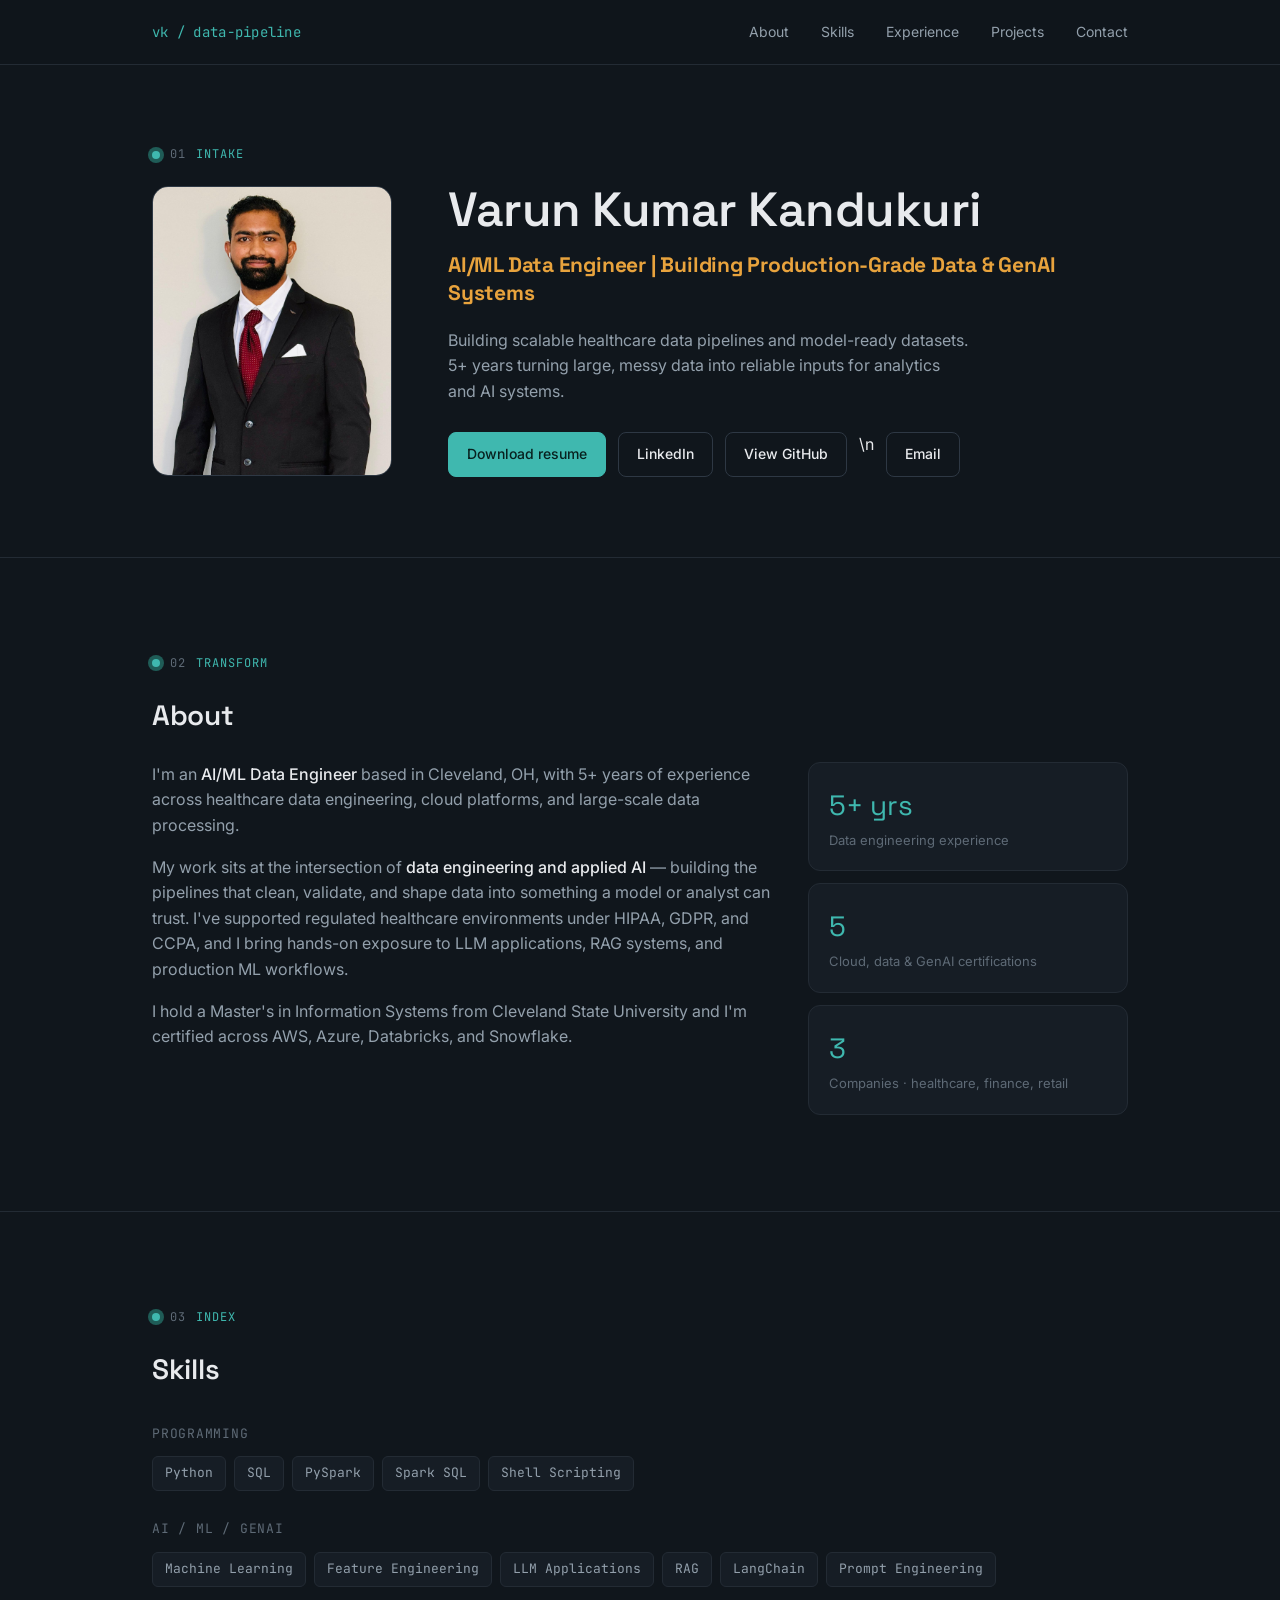
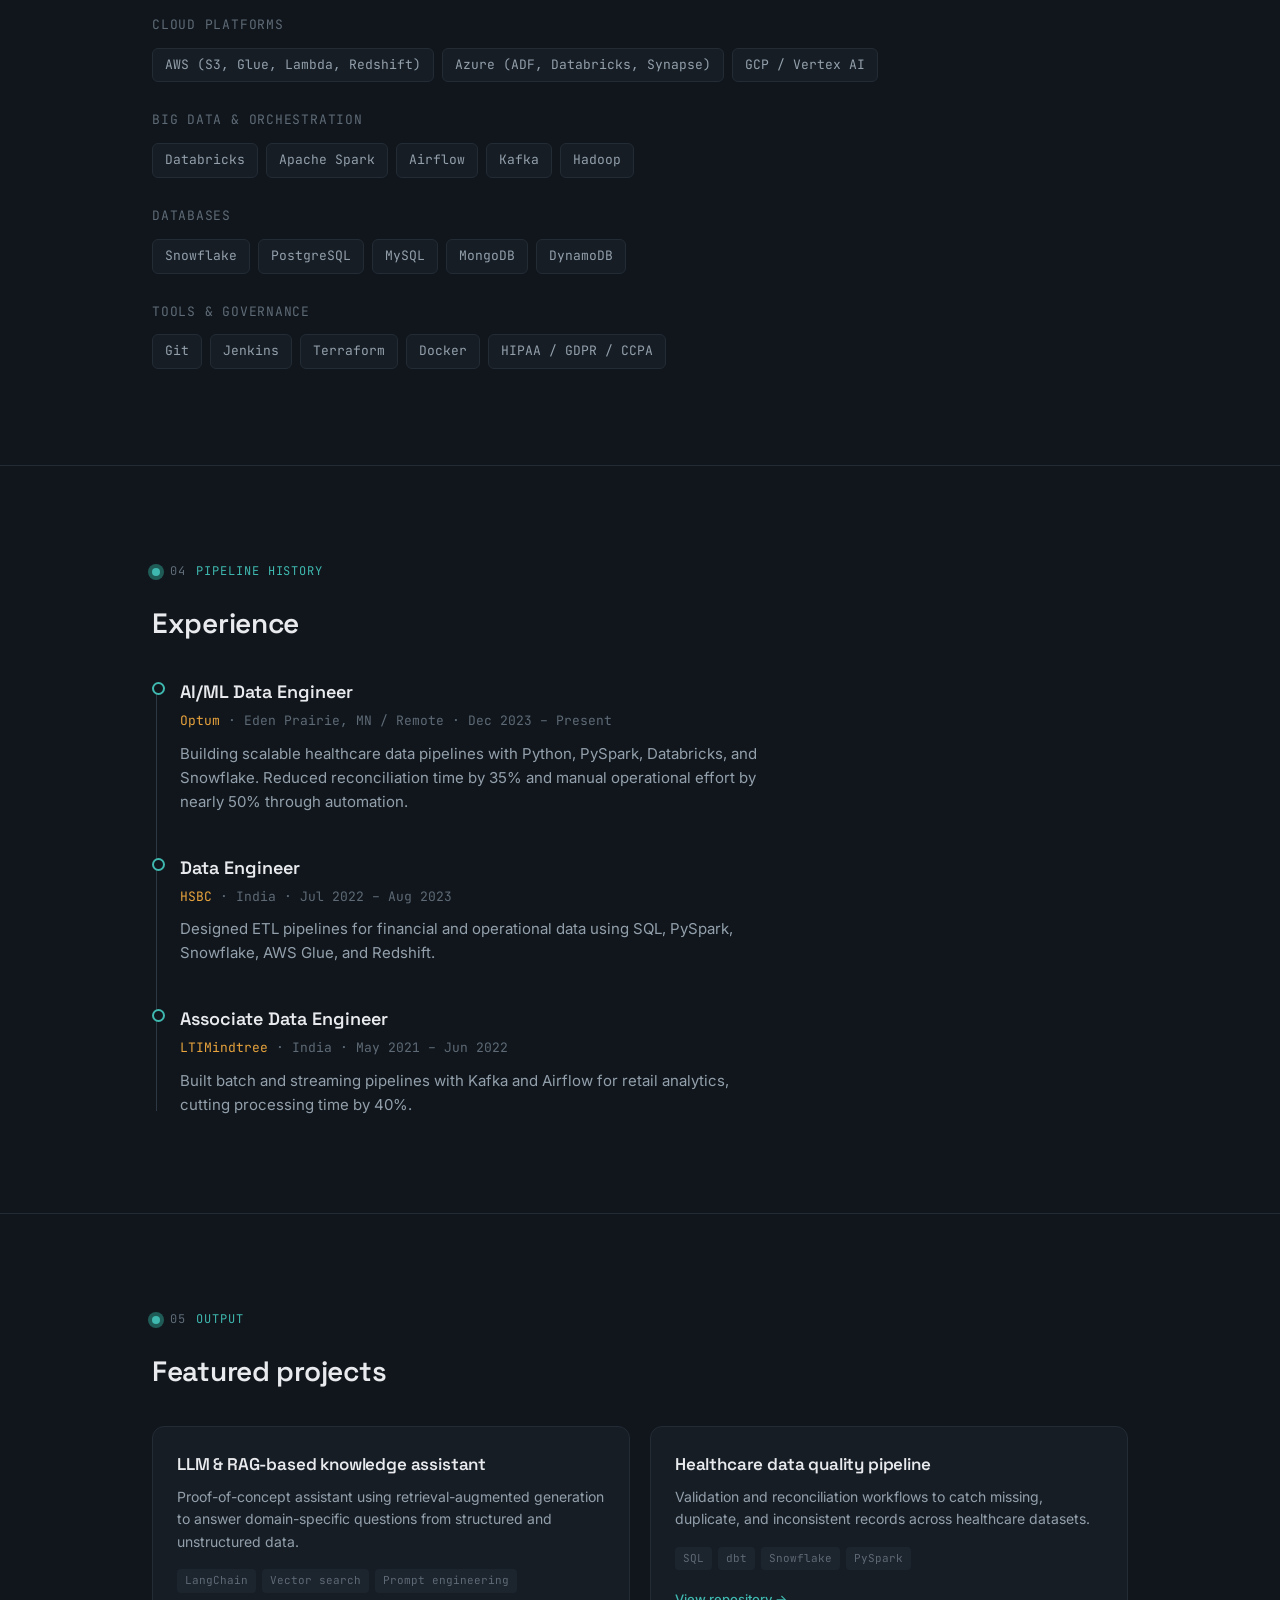
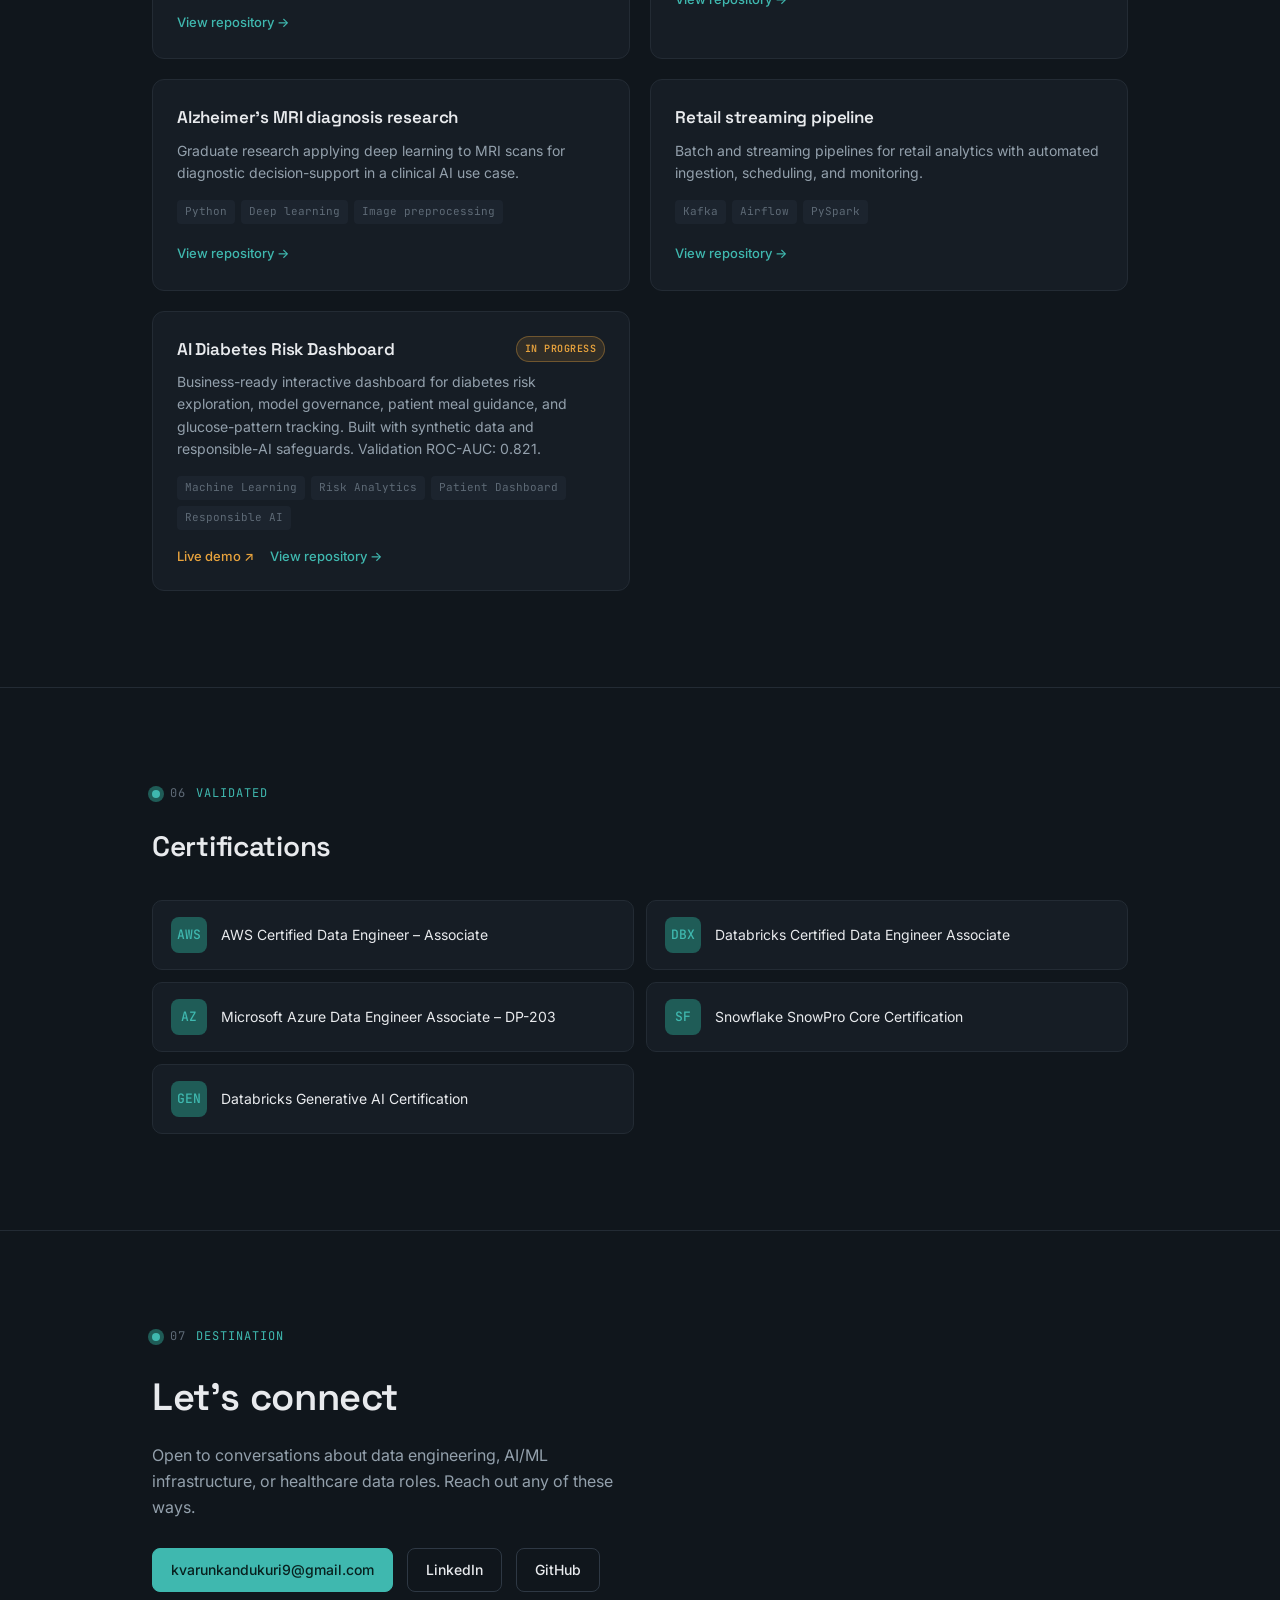
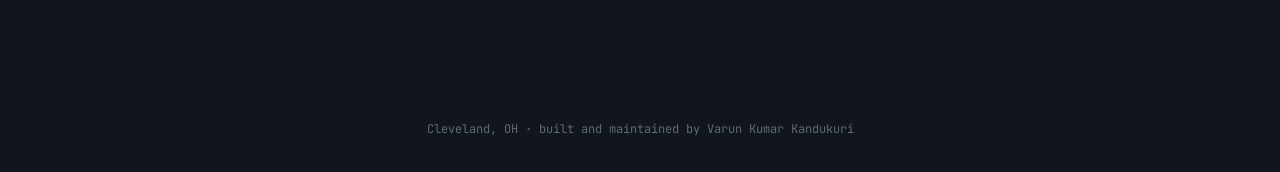
==== commit a25d29ab: "Add live diabetes dashboard to portfolio" ====
--- a/index.html
+++ b/index.html
@@ -260,6 +260,12 @@
     display:inline-flex; align-items:center; gap:6px;
   }
   .project-link:hover{color:#4ECDC3;}
+  .project-head{display:flex; align-items:flex-start; justify-content:space-between; gap:12px; margin-bottom:8px;}
+  .project-head h3{margin-bottom:0;}
+  .status-badge{font-family:var(--font-mono); font-size:10px; font-weight:600; letter-spacing:.05em; text-transform:uppercase; color:var(--accent-warm); background:rgba(232,163,61,.12); border:1px solid rgba(232,163,61,.35); border-radius:999px; padding:4px 8px; white-space:nowrap;}
+  .project-actions{display:flex; flex-wrap:wrap; gap:16px; align-items:center;}
+  .project-link.live{color:var(--accent-warm);}
+  .project-link.live:hover{color:#F3B95F;}
 
   /* ---------- Certifications ---------- */
   .cert-list{display:grid; grid-template-columns:1fr; gap:12px;}
@@ -468,10 +474,13 @@
         <a class="project-link" href="https://github.com/Varun-2009/varunkandukuri.github.io/tree/main/projects/retail-streaming-pipeline-kafka-airflow">View repository →</a>
       </div>
       <div class="project-card">
-        <h3>AI diabetes risk dashboard</h3>
-        <p>Interactive synthetic-data ML dashboard addressing missing values, class imbalance, leakage prevention, threshold tuning, explainability, and monitoring. Validation ROC-AUC: 0.821.</p>
-        <div class="project-tags"><span>Streamlit</span><span>Scikit-learn</span><span>Plotly</span><span>Explainable AI</span></div>
-        <a class="project-link" href="https://github.com/Varun-2009/varunkandukuri.github.io/tree/main/projects/ai-diabetes-risk-dashboard">View repository →</a>
+        <div class="project-head"><h3>AI Diabetes Risk Dashboard</h3><span class="status-badge">In Progress</span></div>
+        <p>Business-ready interactive dashboard for diabetes risk exploration, model governance, patient meal guidance, and glucose-pattern tracking. Built with synthetic data and responsible-AI safeguards. Validation ROC-AUC: 0.821.</p>
+        <div class="project-tags"><span>Machine Learning</span><span>Risk Analytics</span><span>Patient Dashboard</span><span>Responsible AI</span></div>
+        <div class="project-actions">
+          <a class="project-link live" href="https://ai-diabetes-risk-dashboard.kvarunkandukuri9.chatgpt.site" target="_blank" rel="noopener noreferrer">Live demo ↗</a>
+          <a class="project-link" href="https://github.com/Varun-2009/varunkandukuri.github.io/tree/main/projects/ai-diabetes-risk-dashboard">View repository →</a>
+        </div>
       </div>
     </div>
   </div>
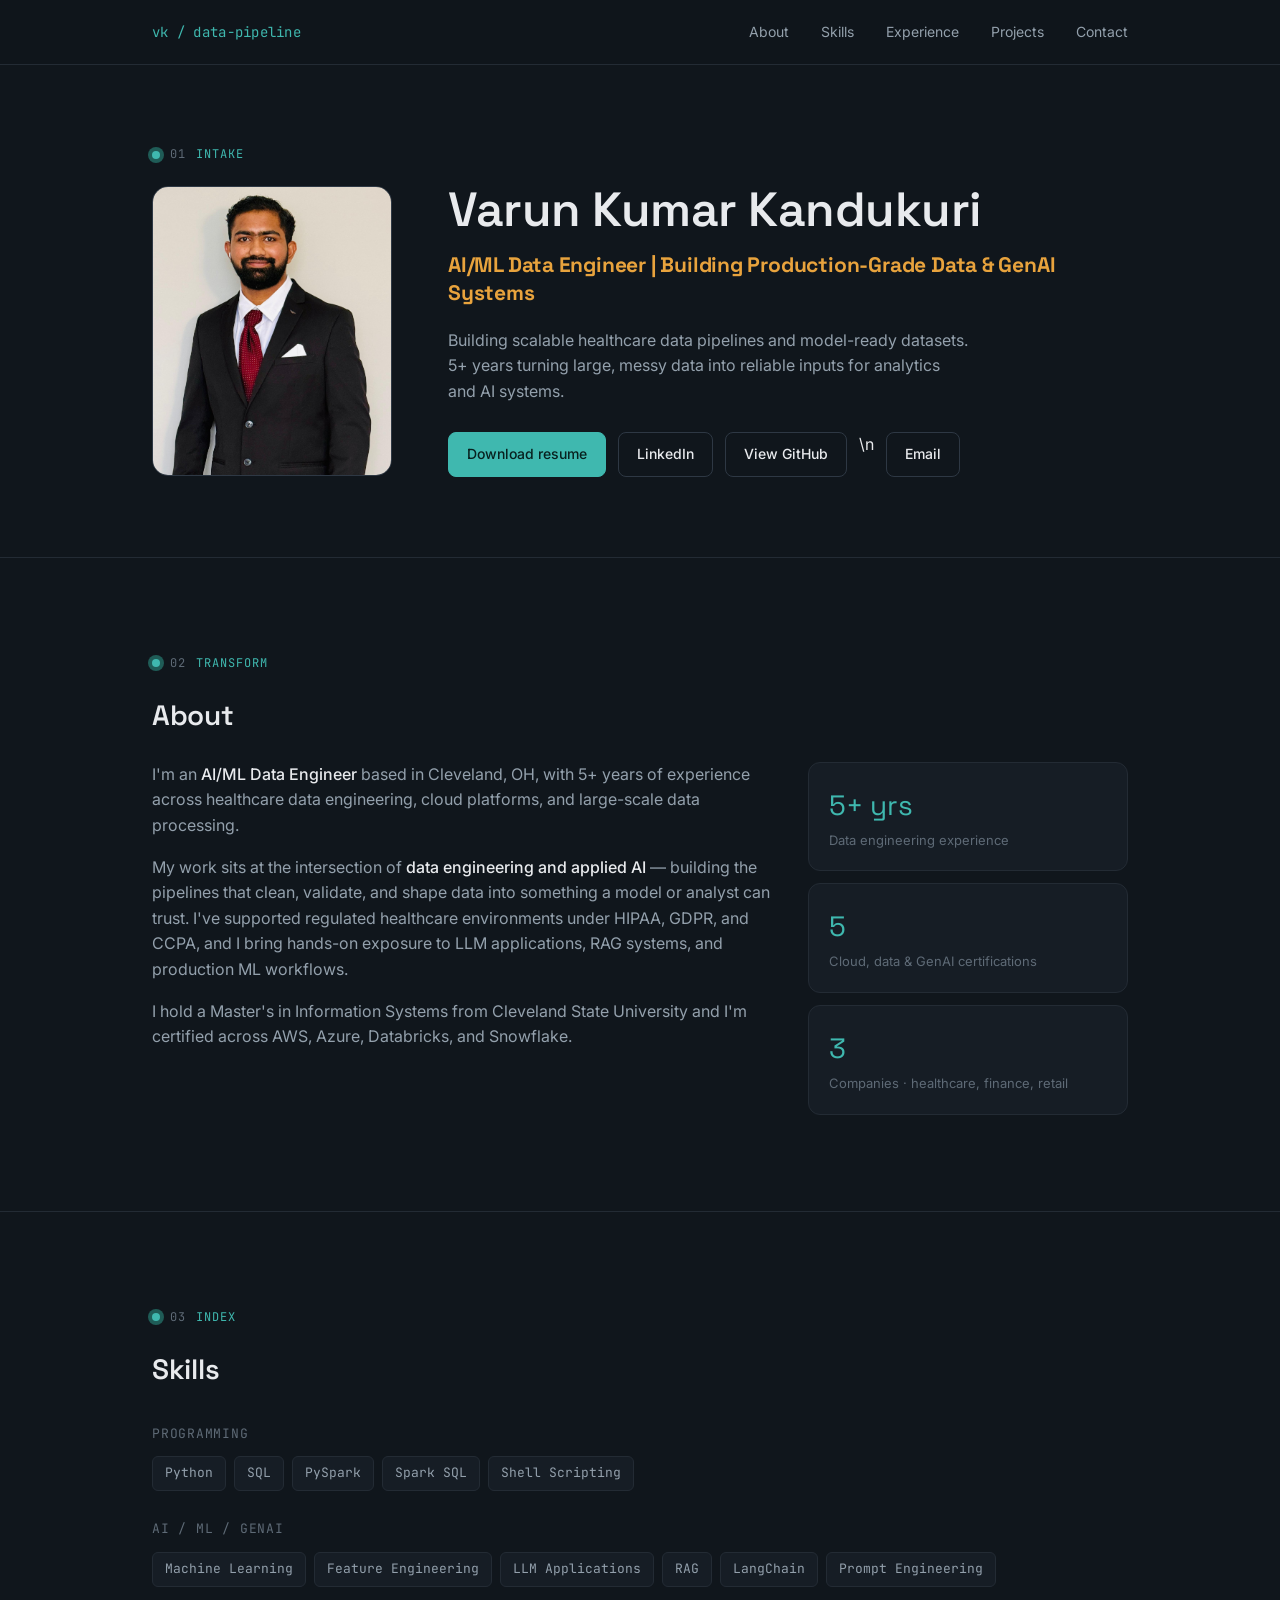
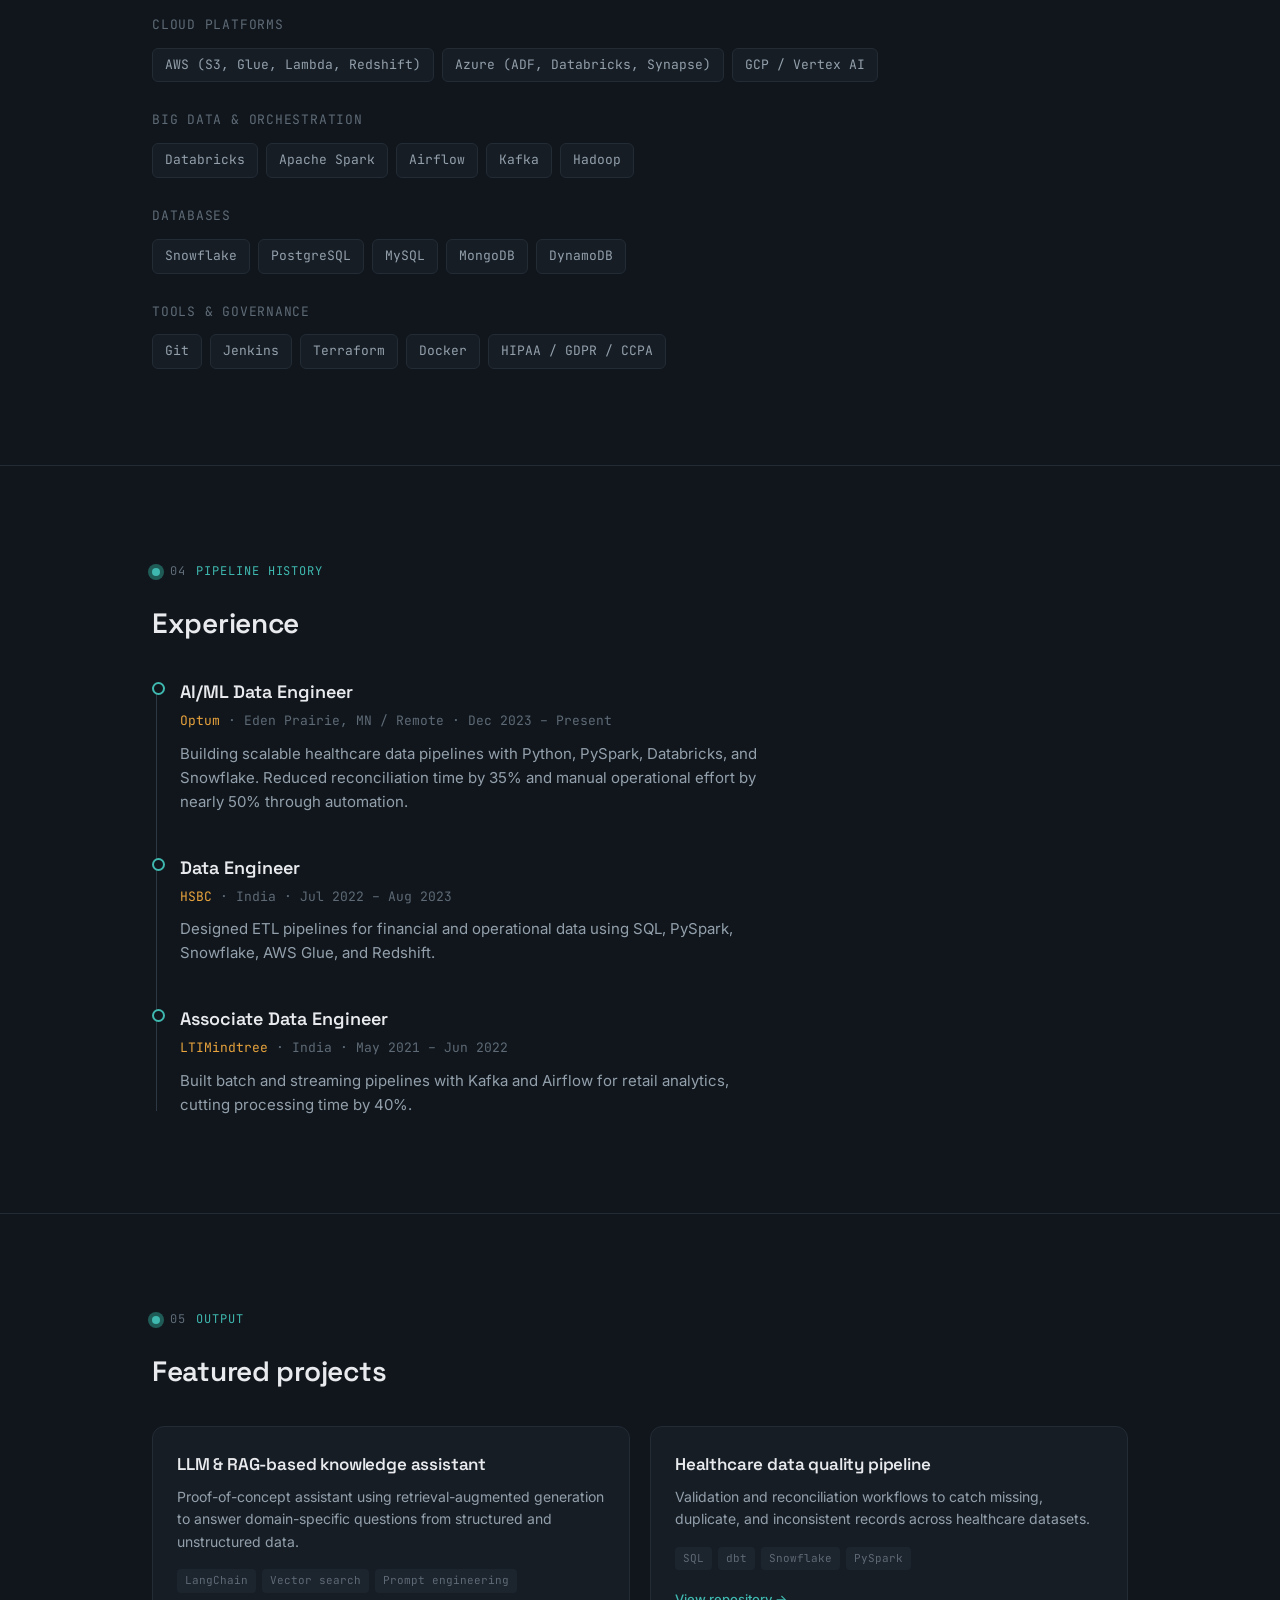
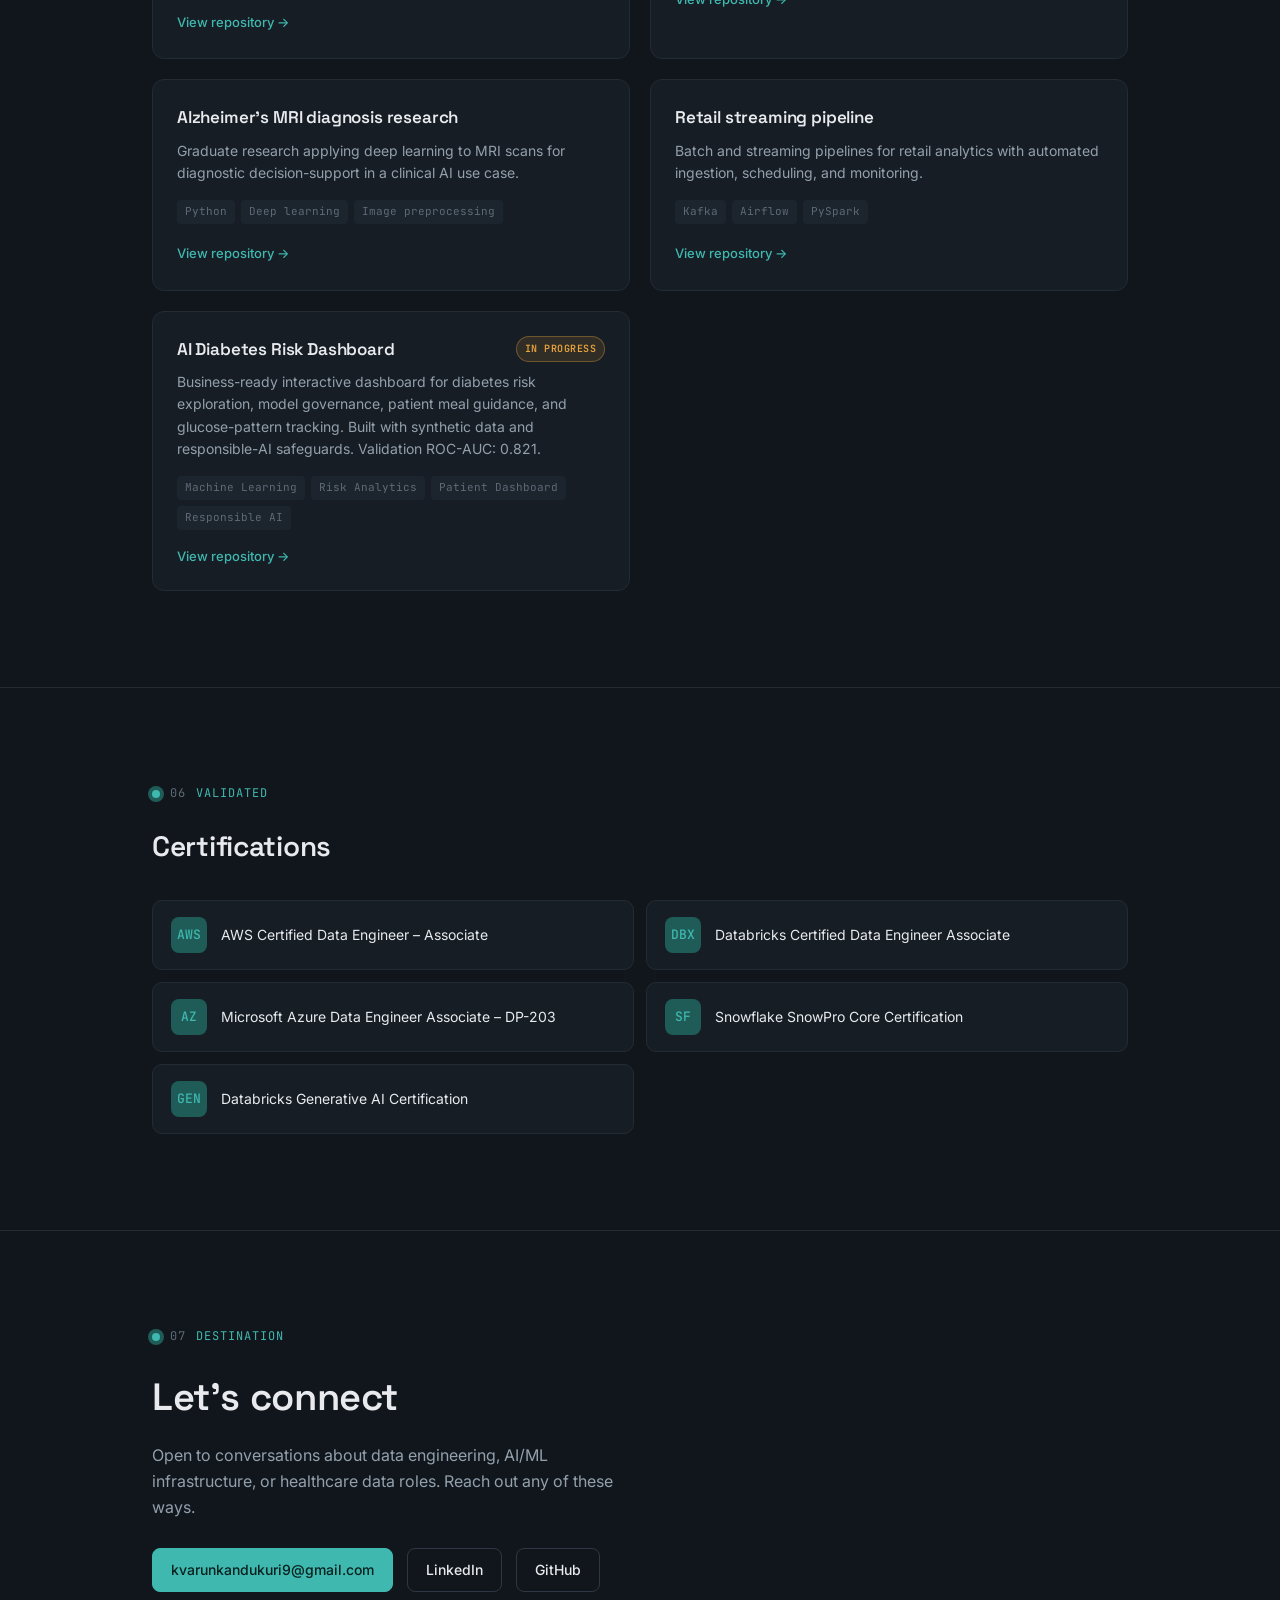
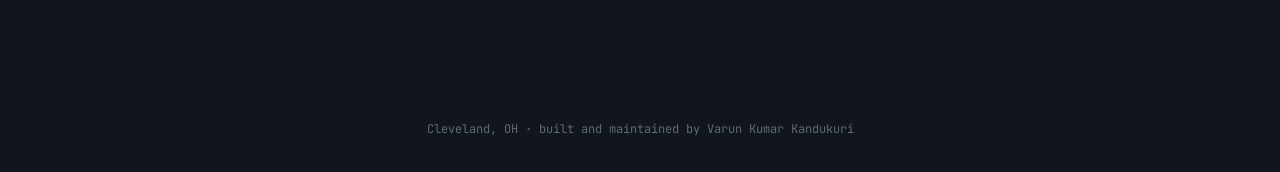
==== commit a370b7e9: "Remove diabetes live demo link" ====
--- a/index.html
+++ b/index.html
@@ -264,8 +264,6 @@
   .project-head h3{margin-bottom:0;}
   .status-badge{font-family:var(--font-mono); font-size:10px; font-weight:600; letter-spacing:.05em; text-transform:uppercase; color:var(--accent-warm); background:rgba(232,163,61,.12); border:1px solid rgba(232,163,61,.35); border-radius:999px; padding:4px 8px; white-space:nowrap;}
   .project-actions{display:flex; flex-wrap:wrap; gap:16px; align-items:center;}
-  .project-link.live{color:var(--accent-warm);}
-  .project-link.live:hover{color:#F3B95F;}
 
   /* ---------- Certifications ---------- */
   .cert-list{display:grid; grid-template-columns:1fr; gap:12px;}
@@ -478,7 +476,6 @@
         <p>Business-ready interactive dashboard for diabetes risk exploration, model governance, patient meal guidance, and glucose-pattern tracking. Built with synthetic data and responsible-AI safeguards. Validation ROC-AUC: 0.821.</p>
         <div class="project-tags"><span>Machine Learning</span><span>Risk Analytics</span><span>Patient Dashboard</span><span>Responsible AI</span></div>
         <div class="project-actions">
-          <a class="project-link live" href="https://ai-diabetes-risk-dashboard.kvarunkandukuri9.chatgpt.site" target="_blank" rel="noopener noreferrer">Live demo ↗</a>
           <a class="project-link" href="https://github.com/Varun-2009/varunkandukuri.github.io/tree/main/projects/ai-diabetes-risk-dashboard">View repository →</a>
         </div>
       </div>
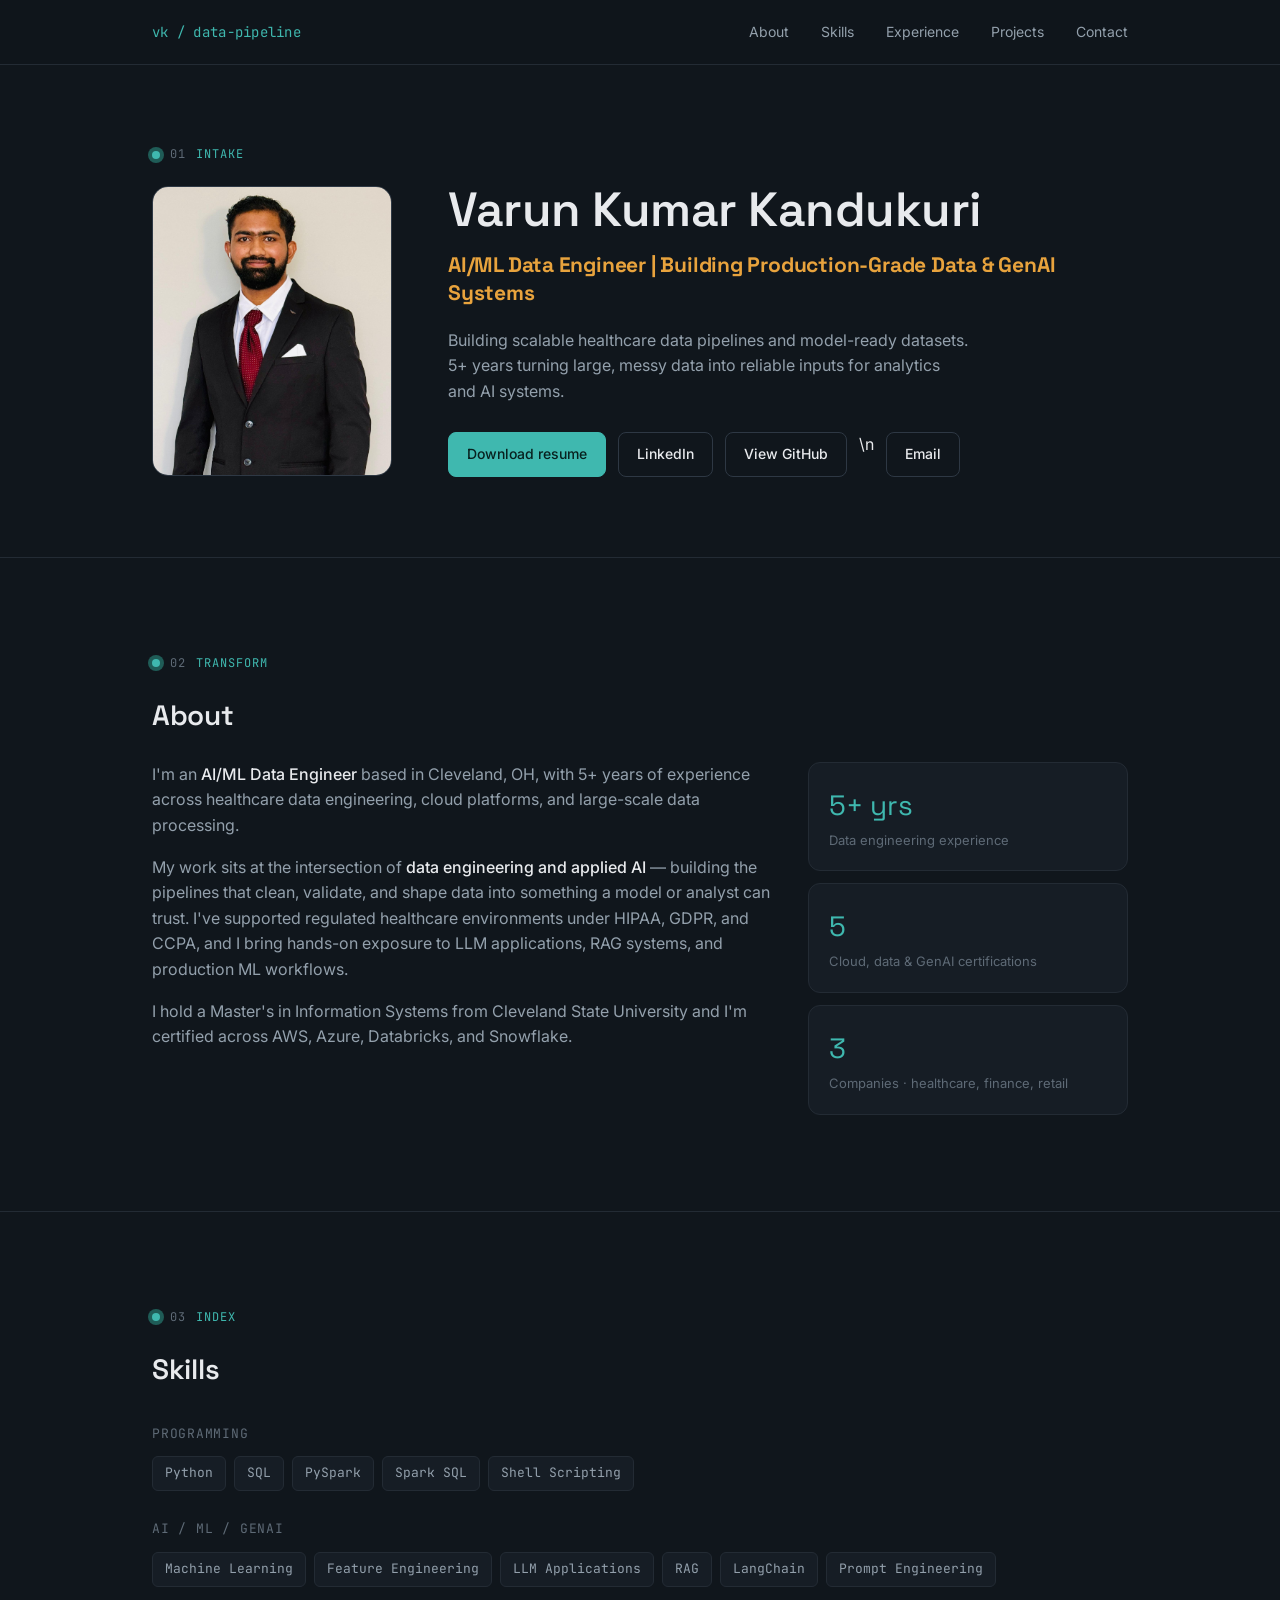
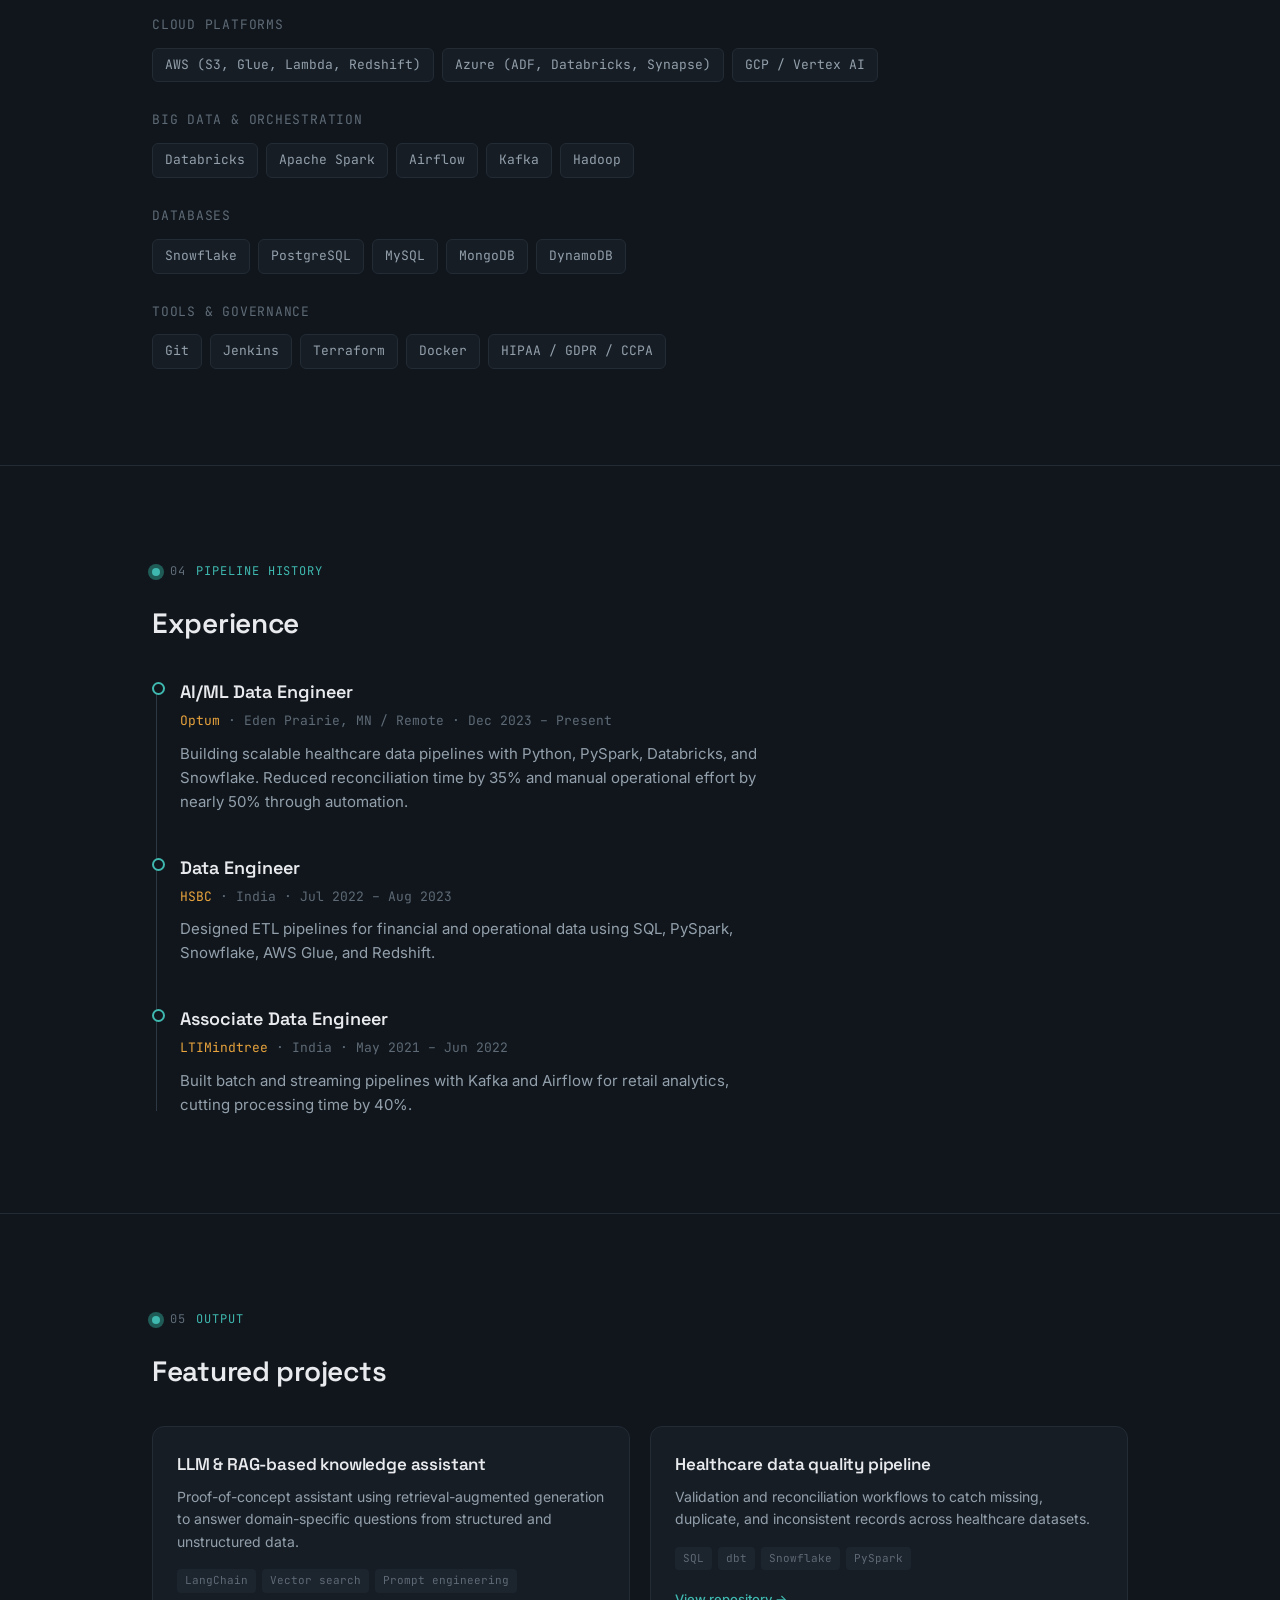
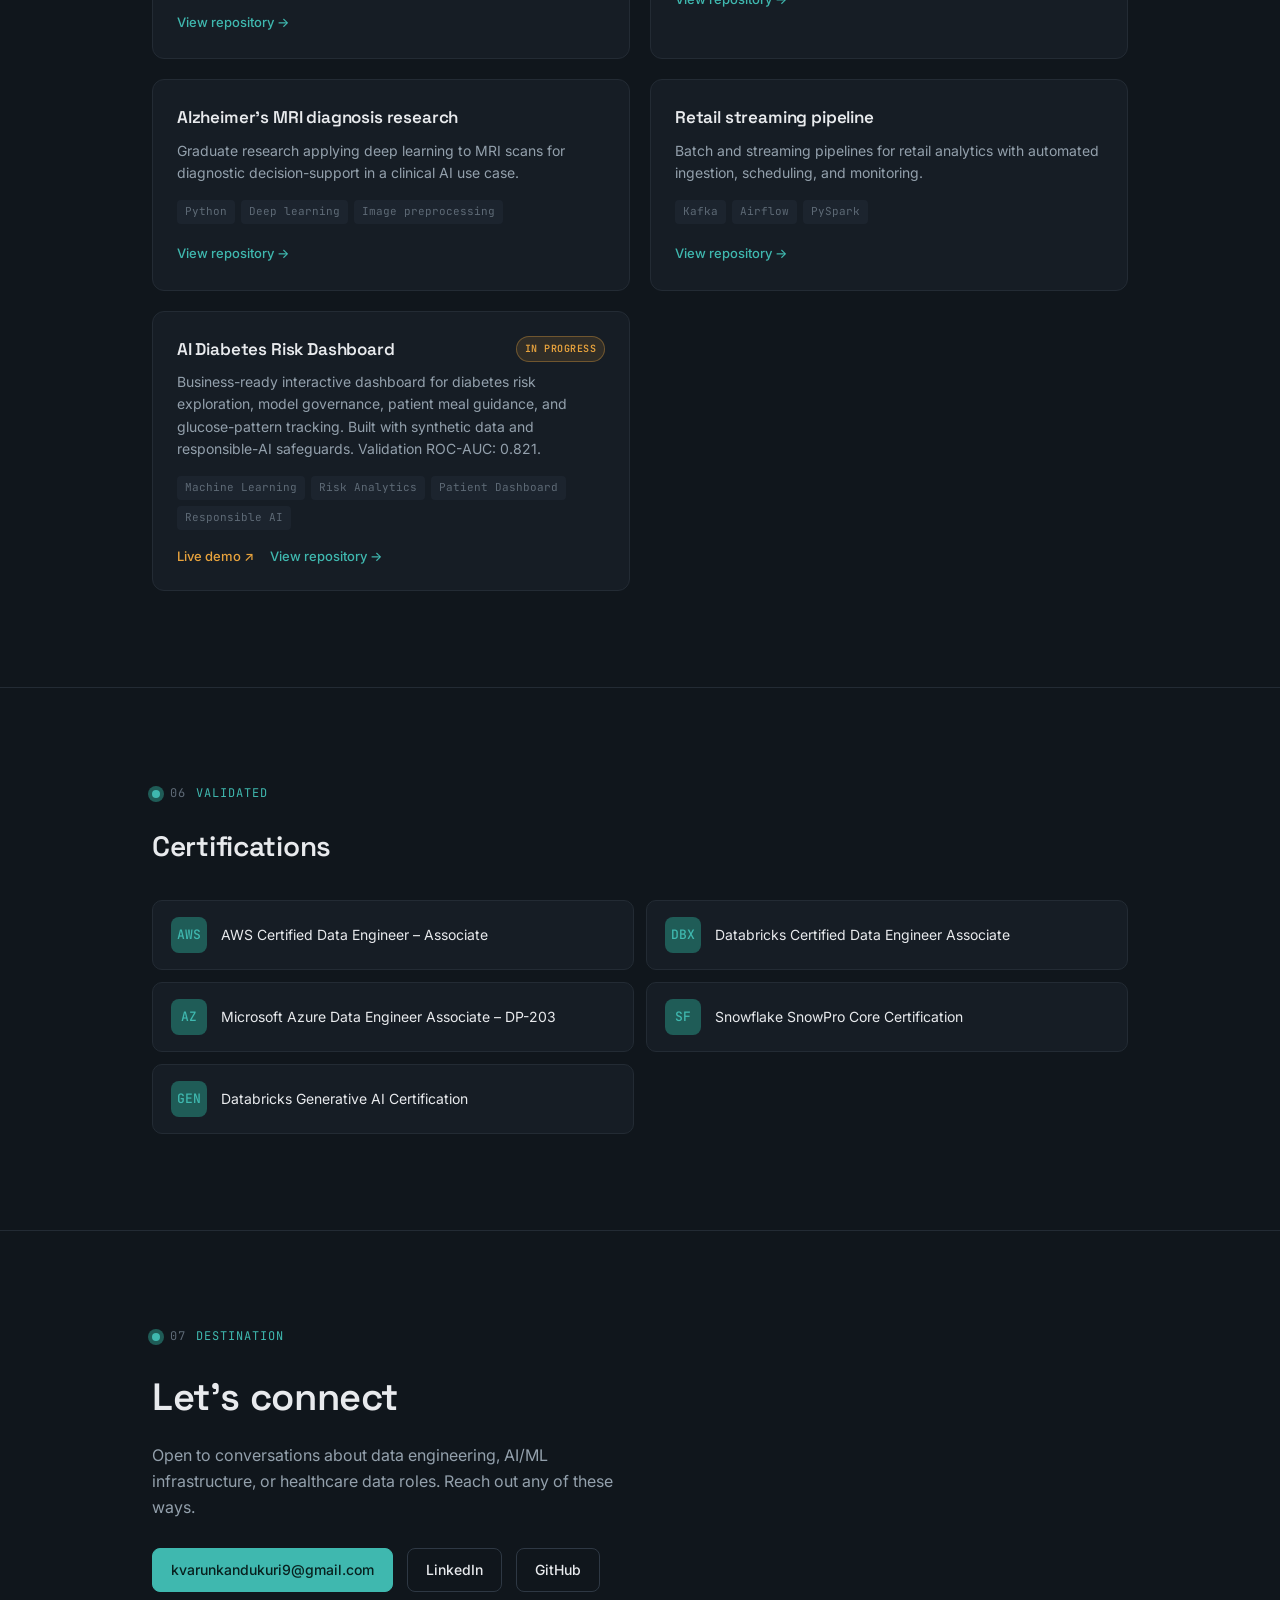
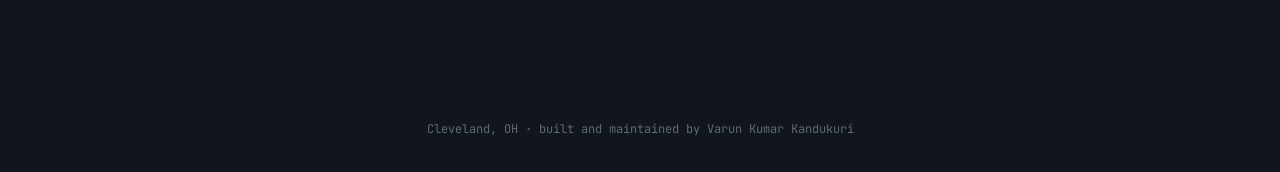
==== commit 17816bff: "Link portfolio to GitHub Pages diabetes demo" ====
--- a/index.html
+++ b/index.html
@@ -264,6 +264,8 @@
   .project-head h3{margin-bottom:0;}
   .status-badge{font-family:var(--font-mono); font-size:10px; font-weight:600; letter-spacing:.05em; text-transform:uppercase; color:var(--accent-warm); background:rgba(232,163,61,.12); border:1px solid rgba(232,163,61,.35); border-radius:999px; padding:4px 8px; white-space:nowrap;}
   .project-actions{display:flex; flex-wrap:wrap; gap:16px; align-items:center;}
+  .project-link.live{color:var(--accent-warm);}
+  .project-link.live:hover{color:#F3B95F;}
 
   /* ---------- Certifications ---------- */
   .cert-list{display:grid; grid-template-columns:1fr; gap:12px;}
@@ -476,6 +478,7 @@
         <p>Business-ready interactive dashboard for diabetes risk exploration, model governance, patient meal guidance, and glucose-pattern tracking. Built with synthetic data and responsible-AI safeguards. Validation ROC-AUC: 0.821.</p>
         <div class="project-tags"><span>Machine Learning</span><span>Risk Analytics</span><span>Patient Dashboard</span><span>Responsible AI</span></div>
         <div class="project-actions">
+          <a class="project-link live" href="https://varun-2009.github.io/varunkandukuri.github.io/projects/ai-diabetes-risk-dashboard/" target="_blank" rel="noopener noreferrer">Live demo ↗</a>
           <a class="project-link" href="https://github.com/Varun-2009/varunkandukuri.github.io/tree/main/projects/ai-diabetes-risk-dashboard">View repository →</a>
         </div>
       </div>
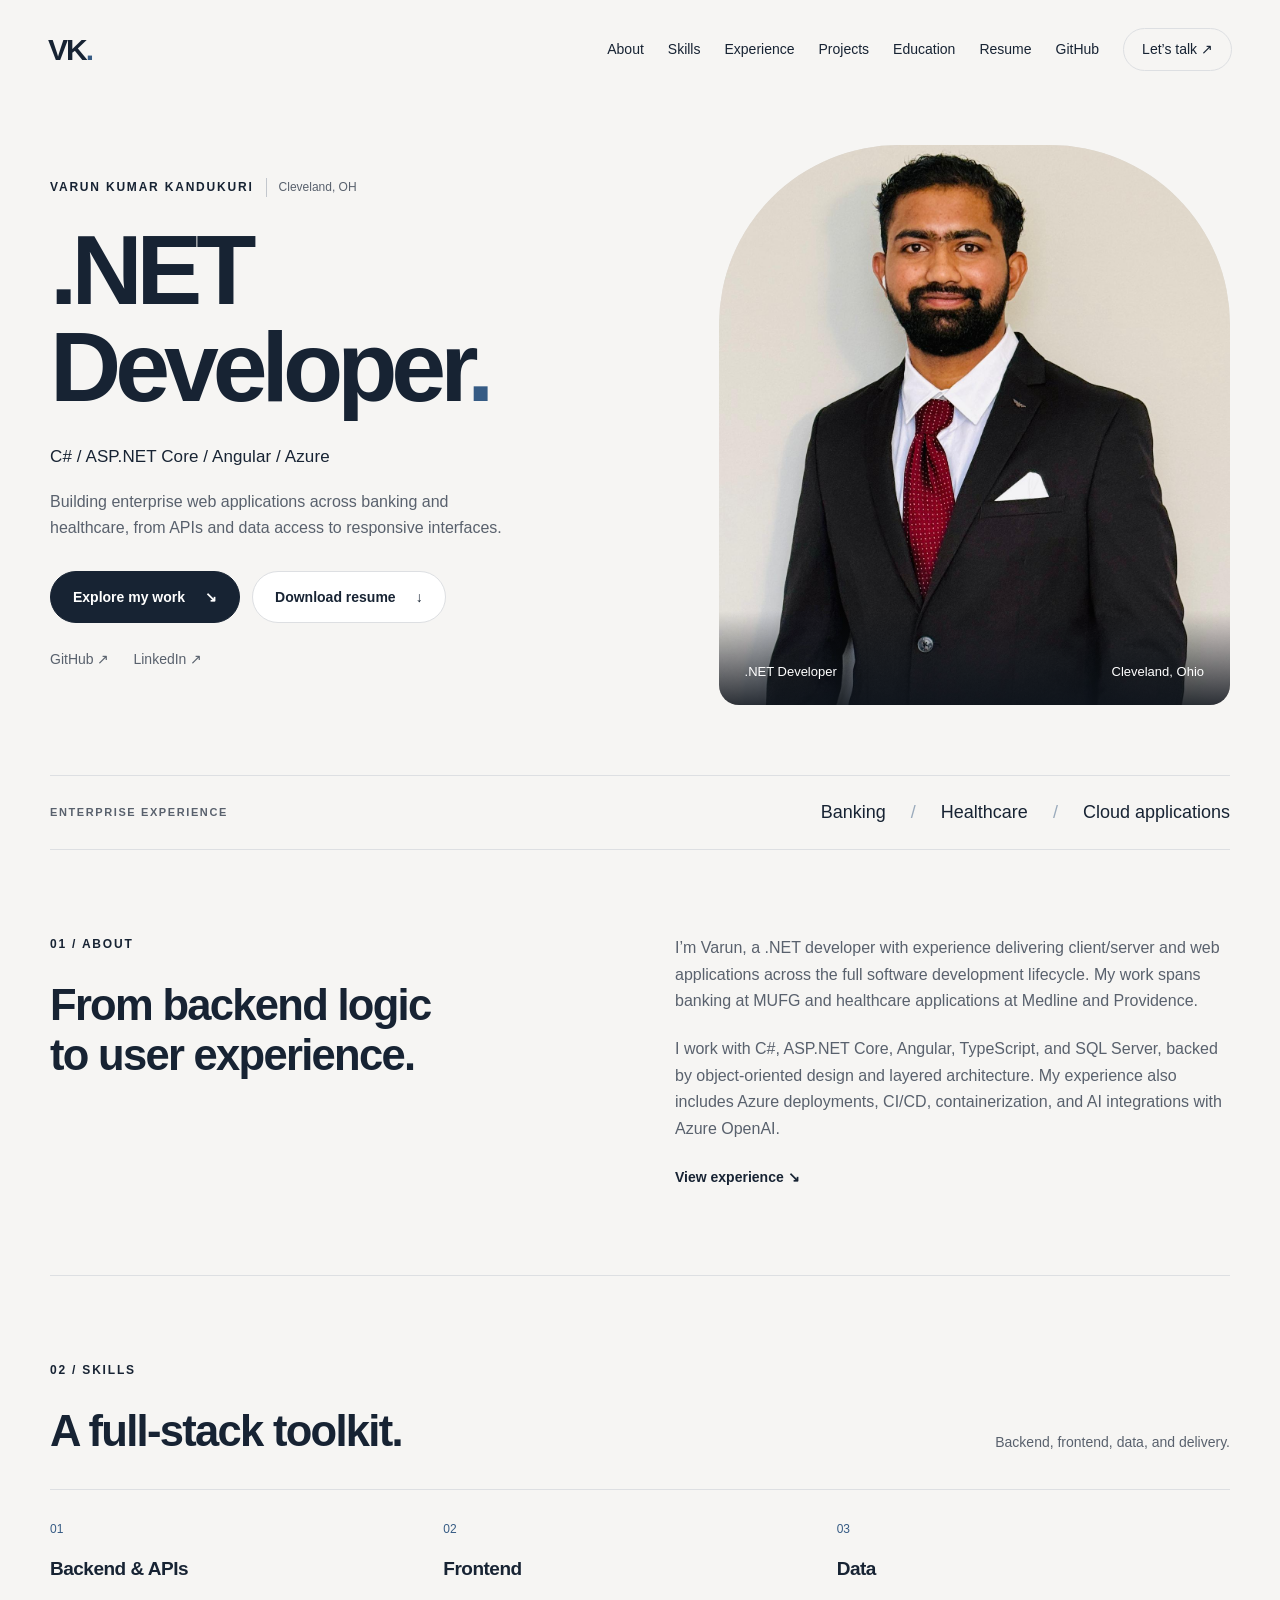
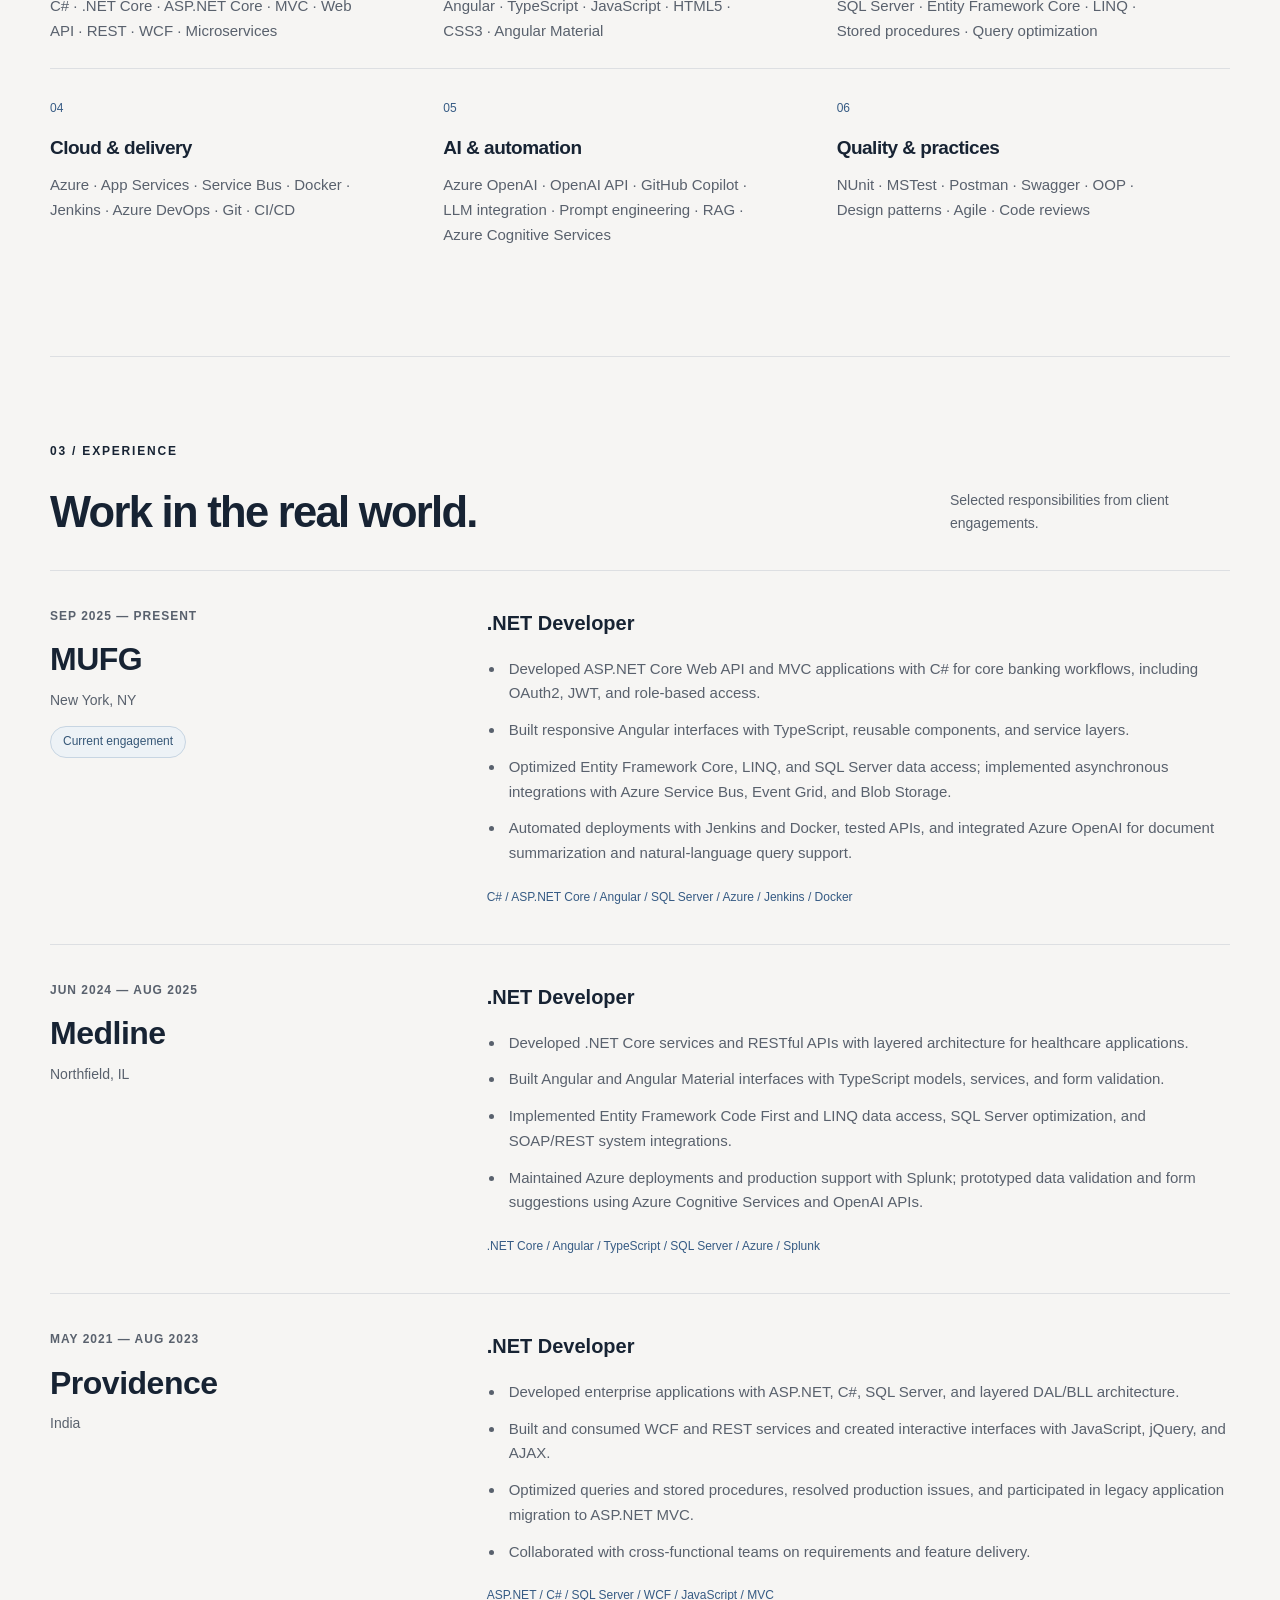
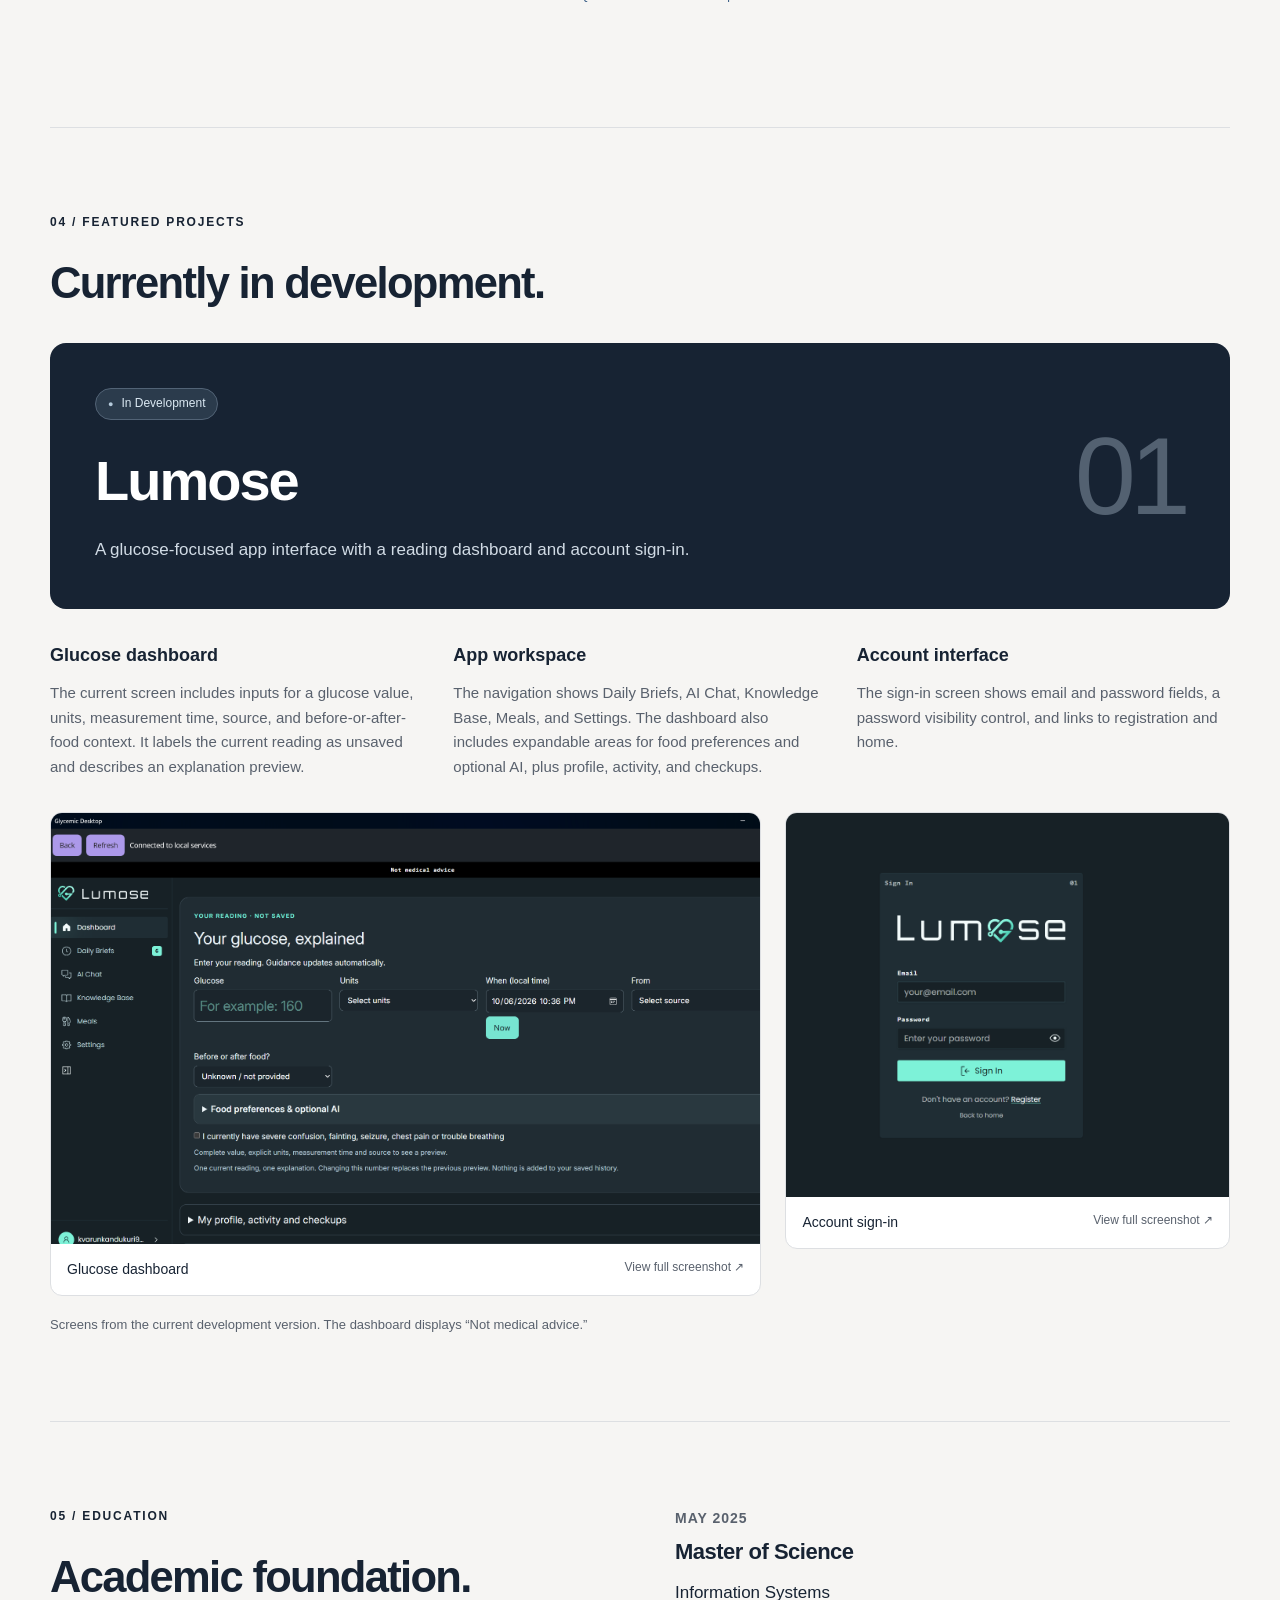
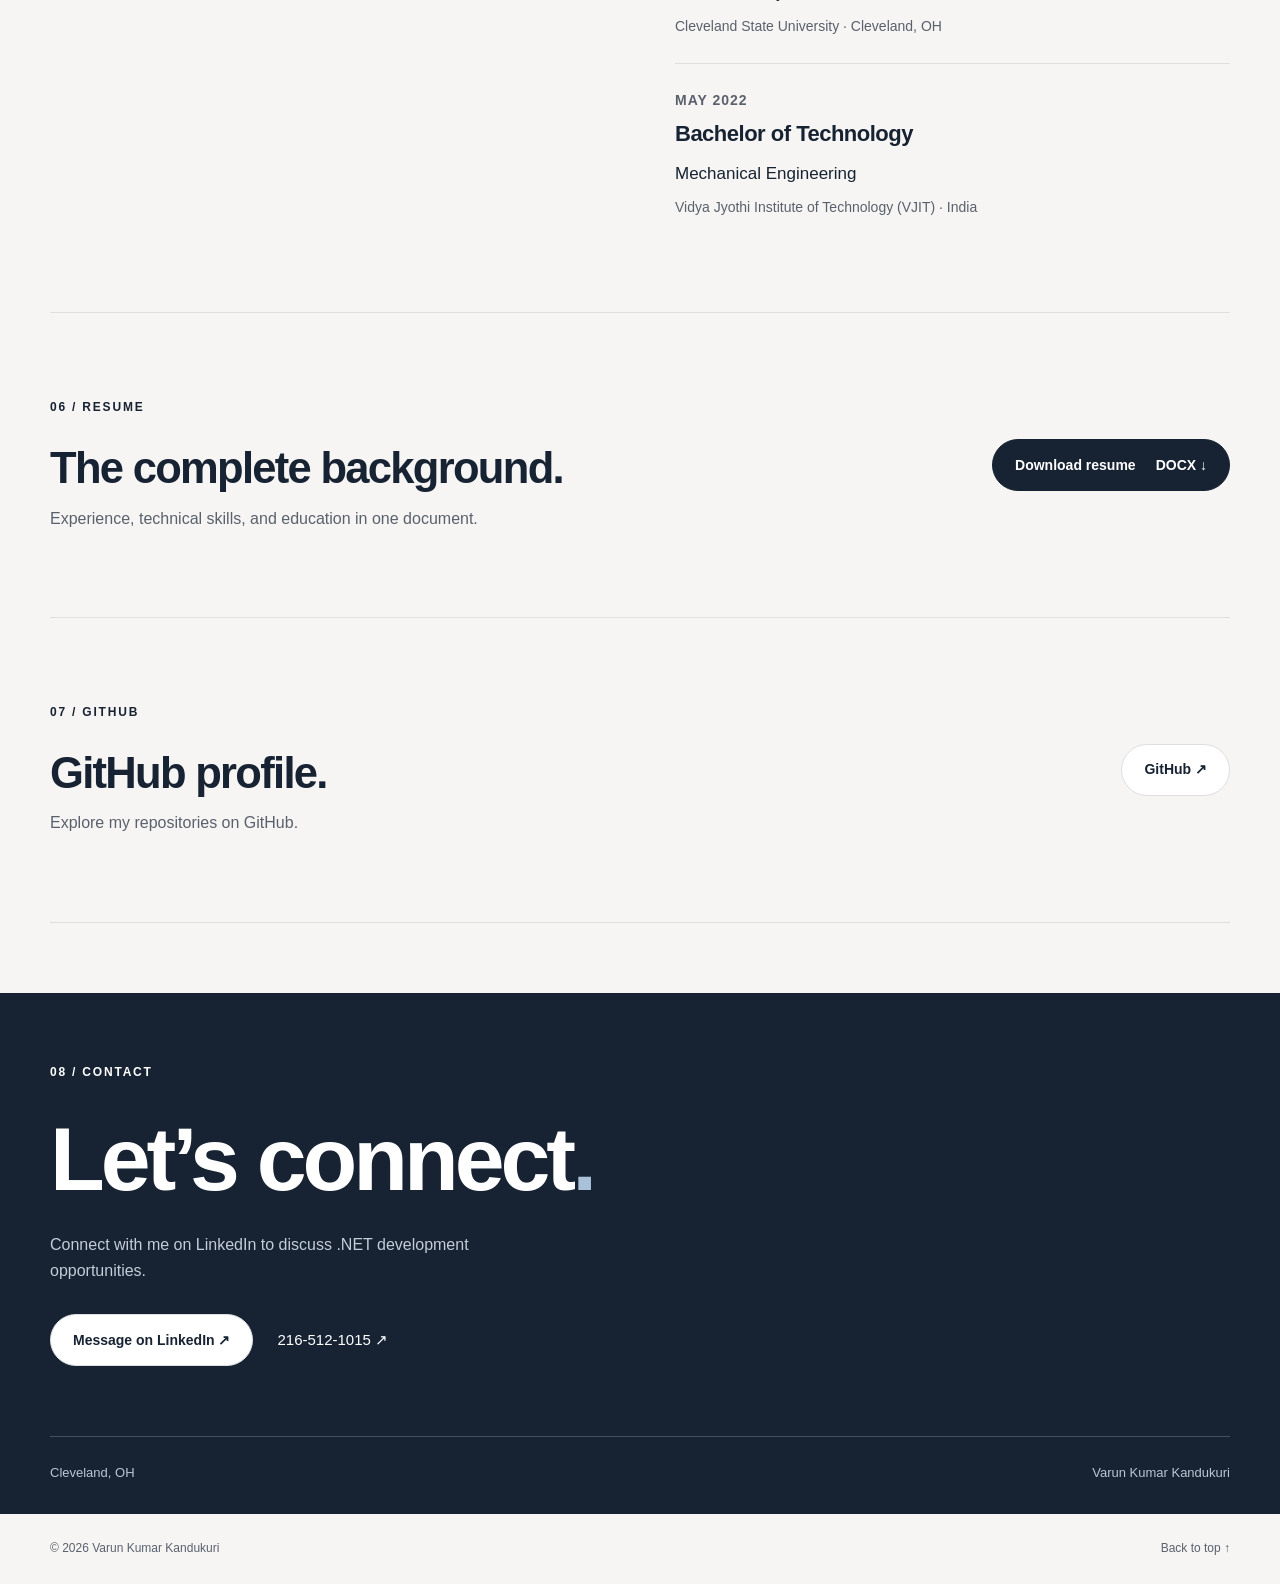
==== commit 0a88b20c: "Publish responsive portfolio with Lumose screenshots and connected GitHub profile" ====
--- a/index.html
+++ b/index.html
@@ -1,521 +1,79 @@
-<!DOCTYPE html>
-<html lang="en">
-<head>
-<meta charset="UTF-8">
-<meta name="viewport" content="width=device-width, initial-scale=1.0">
-<title>Varun Kumar Kandukuri — AI/ML Data Engineer</title>
-<meta name="description" content="Portfolio of Varun Kumar Kandukuri, AI/ML Data Engineer specializing in Python, PySpark, Databricks and Snowflake.">
-<link rel="preconnect" href="https://fonts.googleapis.com">
-<link rel="preconnect" href="https://fonts.gstatic.com" crossorigin>
-<link href="https://fonts.googleapis.com/css2?family=Space+Grotesk:wght@400;500;600;700&family=Inter:wght@400;500;600&family=JetBrains+Mono:wght@400;500&display=swap" rel="stylesheet">
-<style>
-  :root{
-    --bg-base:#10161C;
-    --bg-elevated:#161D25;
-    --bg-elevated-2:#1C242E;
-    --text-primary:#E8EAED;
-    --text-secondary:#93A0AC;
-    --text-muted:#5E6A76;
-    --accent:#3FB8AF;
-    --accent-dim:#1F5C57;
-    --accent-warm:#E8A33D;
-    --border:#232B34;
-    --border-strong:#2E3844;
-    --font-display:'Space Grotesk',sans-serif;
-    --font-body:'Inter',sans-serif;
-    --font-mono:'JetBrains Mono',monospace;
-  }
-
-  *{box-sizing:border-box; margin:0; padding:0;}
-
-  html{scroll-behavior:smooth;}
-
-  body{
-    background:var(--bg-base);
-    color:var(--text-primary);
-    font-family:var(--font-body);
-    line-height:1.6;
-    -webkit-font-smoothing:antialiased;
-  }
-
-  a{color:inherit; text-decoration:none;}
-
-  ::selection{background:var(--accent-dim); color:var(--text-primary);}
-
-  .wrap{max-width:1040px; margin:0 auto; padding:0 32px;}
-
-  /* ---------- Nav ---------- */
-  nav{
-    position:sticky; top:0; z-index:50;
-    background:rgba(16,22,28,0.85);
-    backdrop-filter:blur(10px);
-    border-bottom:1px solid var(--border);
-  }
-  nav .wrap{
-    display:flex; align-items:center; justify-content:space-between;
-    height:64px;
-  }
-  .nav-logo{
-    font-family:var(--font-mono);
-    font-size:14px;
-    color:var(--accent);
-    letter-spacing:0.02em;
-  }
-  .nav-links{display:flex; gap:32px; list-style:none;}
-  .nav-links a{
-    font-size:14px; color:var(--text-secondary);
-    transition:color 0.2s;
-  }
-  .nav-links a:hover{color:var(--text-primary);}
-  .nav-links{display:none;}
-  @media(min-width:720px){ .nav-links{display:flex;} }
-
-  /* ---------- Pipeline signature rule ---------- */
-  .stage-label{
-    font-family:var(--font-mono);
-    font-size:12px;
-    color:var(--accent);
-    letter-spacing:0.08em;
-    text-transform:uppercase;
-    display:flex; align-items:center; gap:10px;
-    margin-bottom:20px;
-  }
-  .stage-label::before{
-    content:'';
-    width:8px; height:8px;
-    border-radius:50%;
-    background:var(--accent);
-    box-shadow:0 0 0 4px var(--accent-dim);
-    flex-shrink:0;
-  }
-  .stage-label .num{color:var(--text-muted);}
-
-  section{padding:96px 0; border-bottom:1px solid var(--border); position:relative;}
-  section:last-of-type{border-bottom:none;}
-
-  h1,h2,h3{font-family:var(--font-display); font-weight:600; letter-spacing:-0.01em;}
-
-  /* ---------- Hero ---------- */
-  .hero{padding-top:80px; padding-bottom:80px;}
-  .hero-grid{
-    display:grid;
-    grid-template-columns:1fr;
-    gap:48px;
-    align-items:center;
-  }
-  @media(min-width:760px){
-    .hero-grid{grid-template-columns:240px 1fr; gap:56px;}
-  }
-  .hero-photo{
-    width:190px; height:230px;
-    border-radius:16px;
-    overflow:hidden;
-    border:1px solid var(--border-strong);
-    background:var(--bg-elevated);
-  }
-  .hero-photo img{width:100%; height:100%; object-fit:cover; object-position:center 24%; display:block;}
-  @media(min-width:760px){ .hero-photo{width:240px; height:290px;} }
-
-  .hero h1{
-    font-size:clamp(32px,5vw,48px);
-    line-height:1.1;
-    margin-bottom:14px;
-  }
-  .hero .role{
-    font-family:var(--font-display);
-    font-size:clamp(17px,2.2vw,21px);
-    font-weight:700;
-    line-height:1.35;
-    letter-spacing:-0.01em;
-    color:var(--accent-warm);
-    margin-bottom:20px;
-  }
-  .hero p{
-    color:var(--text-secondary);
-    font-size:16px;
-    max-width:520px;
-    margin-bottom:28px;
-  }
-  .hero-links{display:flex; flex-wrap:wrap; gap:12px;}
-  .btn{
-    display:inline-flex; align-items:center; gap:8px;
-    padding:10px 18px;
-    border-radius:8px;
-    font-size:14px; font-weight:500;
-    border:1px solid var(--border-strong);
-    transition:border-color 0.2s, background 0.2s;
-  }
-  .btn-primary{
-    background:var(--accent);
-    color:#08211F;
-    border-color:var(--accent);
-  }
-  .btn-primary:hover{background:#4ECDC3;}
-  .btn-secondary{color:var(--text-primary);}
-  .btn-secondary:hover{border-color:var(--accent); color:var(--accent);}
-
-  /* ---------- About ---------- */
-  .about-body{
-    display:grid; grid-template-columns:1fr; gap:32px;
-  }
-  @media(min-width:760px){
-    .about-body{grid-template-columns:1fr 320px;}
-  }
-  .about-body p{color:var(--text-secondary); font-size:16px; margin-bottom:16px;}
-  .about-body p strong{color:var(--text-primary); font-weight:500;}
-
-  .stat-card{
-    background:var(--bg-elevated);
-    border:1px solid var(--border);
-    border-radius:12px;
-    padding:20px;
-  }
-  .stat-card + .stat-card{margin-top:12px;}
-  .stat-num{
-    font-family:var(--font-display);
-    font-size:28px;
-    color:var(--accent);
-  }
-  .stat-label{font-size:13px; color:var(--text-muted); margin-top:2px;}
-
-  /* ---------- Skills ---------- */
-  .skill-group{margin-bottom:28px;}
-  .skill-group:last-child{margin-bottom:0;}
-  .skill-group h3{
-    font-size:13px;
-    font-family:var(--font-mono);
-    color:var(--text-muted);
-    text-transform:uppercase;
-    letter-spacing:0.06em;
-    margin-bottom:12px;
-    font-weight:400;
-  }
-  .chip-row{display:flex; flex-wrap:wrap; gap:8px;}
-  .chip{
-    font-family:var(--font-mono);
-    font-size:13px;
-    color:var(--text-secondary);
-    background:var(--bg-elevated);
-    border:1px solid var(--border);
-    padding:6px 12px;
-    border-radius:6px;
-  }
-
-  /* ---------- Experience ---------- */
-  .timeline{position:relative; padding-left:28px;}
-  .timeline::before{
-    content:'';
-    position:absolute; left:4px; top:6px; bottom:6px;
-    width:1px;
-    background:var(--border-strong);
-  }
-  .tl-item{position:relative; padding-bottom:40px;}
-  .tl-item:last-child{padding-bottom:0;}
-  .tl-item::before{
-    content:'';
-    position:absolute; left:-28px; top:4px;
-    width:9px; height:9px;
-    border-radius:50%;
-    background:var(--bg-base);
-    border:2px solid var(--accent);
-  }
-  .tl-role{font-family:var(--font-display); font-size:18px; font-weight:600;}
-  .tl-meta{
-    font-family:var(--font-mono);
-    font-size:13px;
-    color:var(--text-muted);
-    margin:4px 0 10px;
-  }
-  .tl-meta .company{color:var(--accent-warm);}
-  .tl-item p{color:var(--text-secondary); font-size:15px; max-width:600px;}
-
-  /* ---------- Projects ---------- */
-  .project-grid{
-    display:grid; grid-template-columns:1fr; gap:20px;
-  }
-  @media(min-width:700px){
-    .project-grid{grid-template-columns:1fr 1fr;}
-  }
-  .project-card{
-    background:var(--bg-elevated);
-    border:1px solid var(--border);
-    border-radius:12px;
-    padding:24px;
-    transition:border-color 0.2s, transform 0.2s;
-  }
-  .project-card:hover{border-color:var(--border-strong); transform:translateY(-2px);}
-  .project-card h3{font-size:17px; margin-bottom:8px;}
-  .project-card p{color:var(--text-secondary); font-size:14px; margin-bottom:16px;}
-  .project-tags{display:flex; flex-wrap:wrap; gap:6px; margin-bottom:16px;}
-  .project-tags span{
-    font-family:var(--font-mono);
-    font-size:11px;
-    color:var(--text-muted);
-    background:var(--bg-elevated-2);
-    padding:3px 8px;
-    border-radius:4px;
-  }
-  .project-link{
-    font-size:13px; font-weight:500; color:var(--accent);
-    display:inline-flex; align-items:center; gap:6px;
-  }
-  .project-link:hover{color:#4ECDC3;}
-  .project-head{display:flex; align-items:flex-start; justify-content:space-between; gap:12px; margin-bottom:8px;}
-  .project-head h3{margin-bottom:0;}
-  .status-badge{font-family:var(--font-mono); font-size:10px; font-weight:600; letter-spacing:.05em; text-transform:uppercase; color:var(--accent-warm); background:rgba(232,163,61,.12); border:1px solid rgba(232,163,61,.35); border-radius:999px; padding:4px 8px; white-space:nowrap;}
-  .project-actions{display:flex; flex-wrap:wrap; gap:16px; align-items:center;}
-  .project-link.live{color:var(--accent-warm);}
-  .project-link.live:hover{color:#F3B95F;}
-
-  /* ---------- Certifications ---------- */
-  .cert-list{display:grid; grid-template-columns:1fr; gap:12px;}
-  @media(min-width:700px){ .cert-list{grid-template-columns:1fr 1fr;} }
-  .cert-item{
-    display:flex; align-items:center; gap:14px;
-    background:var(--bg-elevated);
-    border:1px solid var(--border);
-    border-radius:10px;
-    padding:16px 18px;
-  }
-  .cert-badge{
-    width:36px; height:36px; border-radius:8px;
-    background:var(--accent-dim);
-    color:var(--accent);
-    display:flex; align-items:center; justify-content:center;
-    font-family:var(--font-mono); font-size:13px; font-weight:500;
-    flex-shrink:0;
-  }
-  .cert-item span{font-size:14px; color:var(--text-primary);}
-
-  /* ---------- Contact / Footer ---------- */
-  .contact{text-align:left;}
-  .contact h2{font-size:clamp(28px,4vw,38px); margin-bottom:16px;}
-  .contact p{color:var(--text-secondary); max-width:480px; margin-bottom:28px;}
-  .contact-links{display:flex; flex-wrap:wrap; gap:14px;}
-
-  footer{
-    padding:32px 0;
-    text-align:center;
-    font-family:var(--font-mono);
-    font-size:12px;
-    color:var(--text-muted);
-  }
-
-  @media (prefers-reduced-motion: reduce){
-    html{scroll-behavior:auto;}
-    *{transition:none !important; animation:none !important;}
-  }
-</style>
-</head>
-<body>
-
-<nav>
-  <div class="wrap">
-    <div class="nav-logo">vk / data-pipeline</div>
-    <ul class="nav-links">
-      <li><a href="#about">About</a></li>
-      <li><a href="#skills">Skills</a></li>
-      <li><a href="#experience">Experience</a></li>
-      <li><a href="#projects">Projects</a></li>
-      <li><a href="#contact">Contact</a></li>
-    </ul>
-  </div>
-</nav>
-
-<section class="hero">
-  <div class="wrap">
-    <div class="stage-label"><span class="num">01</span> intake</div>
-    <div class="hero-grid">
-      <div class="hero-photo">
-        <img src="./photo.jpg" alt="Varun Kumar Kandukuri">
-      </div>
-      <div>
-        <h1>Varun Kumar Kandukuri</h1>
-        <div class="role">AI/ML Data Engineer | Building Production-Grade Data & GenAI Systems</div>
-        <p>Building scalable healthcare data pipelines and model-ready datasets. 5+ years turning large, messy data into reliable inputs for analytics and AI systems.</p>
-        <div class="hero-links">
-          <a class="btn btn-primary" href="https://github.com/Varun-2009/Resume/blob/main/Varun_Kandukuri_Resume.pdf">Download resume</a>
-          <a class="btn btn-secondary" href="https://www.linkedin.com/in/varun-kumar-kandukuri-3785932b9/">LinkedIn</a>
-          <a class="btn btn-secondary" href="https://github.com/Varun-2009">View GitHub</a>\n          <a class="btn btn-secondary" href="mailto:kvarunkandukuri9@gmail.com">Email</a>
-        </div>
-      </div>
-    </div>
-  </div>
-</section>
-
-<section id="about">
-  <div class="wrap">
-    <div class="stage-label"><span class="num">02</span> transform</div>
-    <h2 style="font-size:28px; margin-bottom:24px;">About</h2>
-    <div class="about-body">
-      <div>
-        <p>I'm an <strong>AI/ML Data Engineer</strong> based in Cleveland, OH, with 5+ years of experience across healthcare data engineering, cloud platforms, and large-scale data processing.</p>
-        <p>My work sits at the intersection of <strong>data engineering and applied AI</strong> — building the pipelines that clean, validate, and shape data into something a model or analyst can trust. I've supported regulated healthcare environments under HIPAA, GDPR, and CCPA, and I bring hands-on exposure to LLM applications, RAG systems, and production ML workflows.</p>
-        <p>I hold a Master's in Information Systems from Cleveland State University and I'm certified across AWS, Azure, Databricks, and Snowflake.</p>
-      </div>
-      <div>
-        <div class="stat-card">
-          <div class="stat-num">5+ yrs</div>
-          <div class="stat-label">Data engineering experience</div>
-        </div>
-        <div class="stat-card">
-          <div class="stat-num">5</div>
-          <div class="stat-label">Cloud, data & GenAI certifications</div>
-        </div>
-        <div class="stat-card">
-          <div class="stat-num">3</div>
-          <div class="stat-label">Companies · healthcare, finance, retail</div>
-        </div>
-      </div>
-    </div>
-  </div>
-</section>
-
-<section id="skills">
-  <div class="wrap">
-    <div class="stage-label"><span class="num">03</span> index</div>
-    <h2 style="font-size:28px; margin-bottom:32px;">Skills</h2>
-
-    <div class="skill-group">
-      <h3>Programming</h3>
-      <div class="chip-row">
-        <span class="chip">Python</span><span class="chip">SQL</span><span class="chip">PySpark</span><span class="chip">Spark SQL</span><span class="chip">Shell Scripting</span>
-      </div>
-    </div>
-
-    <div class="skill-group">
-      <h3>AI / ML / GenAI</h3>
-      <div class="chip-row">
-        <span class="chip">Machine Learning</span><span class="chip">Feature Engineering</span><span class="chip">LLM Applications</span><span class="chip">RAG</span><span class="chip">LangChain</span><span class="chip">Prompt Engineering</span>
-      </div>
-    </div>
-
-    <div class="skill-group">
-      <h3>Cloud Platforms</h3>
-      <div class="chip-row">
-        <span class="chip">AWS (S3, Glue, Lambda, Redshift)</span><span class="chip">Azure (ADF, Databricks, Synapse)</span><span class="chip">GCP / Vertex AI</span>
-      </div>
-    </div>
-
-    <div class="skill-group">
-      <h3>Big Data & Orchestration</h3>
-      <div class="chip-row">
-        <span class="chip">Databricks</span><span class="chip">Apache Spark</span><span class="chip">Airflow</span><span class="chip">Kafka</span><span class="chip">Hadoop</span>
-      </div>
-    </div>
-
-    <div class="skill-group">
-      <h3>Databases</h3>
-      <div class="chip-row">
-        <span class="chip">Snowflake</span><span class="chip">PostgreSQL</span><span class="chip">MySQL</span><span class="chip">MongoDB</span><span class="chip">DynamoDB</span>
-      </div>
-    </div>
-
-    <div class="skill-group">
-      <h3>Tools & Governance</h3>
-      <div class="chip-row">
-        <span class="chip">Git</span><span class="chip">Jenkins</span><span class="chip">Terraform</span><span class="chip">Docker</span><span class="chip">HIPAA / GDPR / CCPA</span>
-      </div>
-    </div>
-  </div>
-</section>
-
-<section id="experience">
-  <div class="wrap">
-    <div class="stage-label"><span class="num">04</span> pipeline history</div>
-    <h2 style="font-size:28px; margin-bottom:32px;">Experience</h2>
-    <div class="timeline">
-      <div class="tl-item">
-        <div class="tl-role">AI/ML Data Engineer</div>
-        <div class="tl-meta"><span class="company">Optum</span> · Eden Prairie, MN / Remote · Dec 2023 – Present</div>
-        <p>Building scalable healthcare data pipelines with Python, PySpark, Databricks, and Snowflake. Reduced reconciliation time by 35% and manual operational effort by nearly 50% through automation.</p>
-      </div>
-      <div class="tl-item">
-        <div class="tl-role">Data Engineer</div>
-        <div class="tl-meta"><span class="company">HSBC</span> · India · Jul 2022 – Aug 2023</div>
-        <p>Designed ETL pipelines for financial and operational data using SQL, PySpark, Snowflake, AWS Glue, and Redshift.</p>
-      </div>
-      <div class="tl-item">
-        <div class="tl-role">Associate Data Engineer</div>
-        <div class="tl-meta"><span class="company">LTIMindtree</span> · India · May 2021 – Jun 2022</div>
-        <p>Built batch and streaming pipelines with Kafka and Airflow for retail analytics, cutting processing time by 40%.</p>
-      </div>
-    </div>
-  </div>
-</section>
-
-<section id="projects">
-  <div class="wrap">
-    <div class="stage-label"><span class="num">05</span> output</div>
-    <h2 style="font-size:28px; margin-bottom:32px;">Featured projects</h2>
-    <div class="project-grid">
-      <div class="project-card">
-        <h3>LLM & RAG-based knowledge assistant</h3>
-        <p>Proof-of-concept assistant using retrieval-augmented generation to answer domain-specific questions from structured and unstructured data.</p>
-        <div class="project-tags"><span>LangChain</span><span>Vector search</span><span>Prompt engineering</span></div>
-        <a class="project-link" href="https://github.com/Varun-2009/llm-rag-knowledge-assistant">View repository →</a>
-      </div>
-      <div class="project-card">
-        <h3>Healthcare data quality pipeline</h3>
-        <p>Validation and reconciliation workflows to catch missing, duplicate, and inconsistent records across healthcare datasets.</p>
-        <div class="project-tags"><span>SQL</span><span>dbt</span><span>Snowflake</span><span>PySpark</span></div>
-        <a class="project-link" href="https://github.com/Varun-2009/varunkandukuri.github.io/tree/main/projects/healthcare-data-quality-pipeline">View repository →</a>
-      </div>
-      <div class="project-card">
-        <h3>Alzheimer's MRI diagnosis research</h3>
-        <p>Graduate research applying deep learning to MRI scans for diagnostic decision-support in a clinical AI use case.</p>
-        <div class="project-tags"><span>Python</span><span>Deep learning</span><span>Image preprocessing</span></div>
-        <a class="project-link" href="https://github.com/Varun-2009/varunkandukuri.github.io/tree/main/projects/alzheimers-mri-diagnosis-cnn">View repository →</a>
-      </div>
-      <div class="project-card">
-        <h3>Retail streaming pipeline</h3>
-        <p>Batch and streaming pipelines for retail analytics with automated ingestion, scheduling, and monitoring.</p>
-        <div class="project-tags"><span>Kafka</span><span>Airflow</span><span>PySpark</span></div>
-        <a class="project-link" href="https://github.com/Varun-2009/varunkandukuri.github.io/tree/main/projects/retail-streaming-pipeline-kafka-airflow">View repository →</a>
-      </div>
-      <div class="project-card">
-        <div class="project-head"><h3>AI Diabetes Risk Dashboard</h3><span class="status-badge">In Progress</span></div>
-        <p>Business-ready interactive dashboard for diabetes risk exploration, model governance, patient meal guidance, and glucose-pattern tracking. Built with synthetic data and responsible-AI safeguards. Validation ROC-AUC: 0.821.</p>
-        <div class="project-tags"><span>Machine Learning</span><span>Risk Analytics</span><span>Patient Dashboard</span><span>Responsible AI</span></div>
-        <div class="project-actions">
-          <a class="project-link live" href="https://varun-2009.github.io/varunkandukuri.github.io/projects/ai-diabetes-risk-dashboard/" target="_blank" rel="noopener noreferrer">Live demo ↗</a>
-          <a class="project-link" href="https://github.com/Varun-2009/varunkandukuri.github.io/tree/main/projects/ai-diabetes-risk-dashboard">View repository →</a>
-        </div>
-      </div>
-    </div>
-  </div>
-</section>
-
-<section id="certifications">
-  <div class="wrap">
-    <div class="stage-label"><span class="num">06</span> validated</div>
-    <h2 style="font-size:28px; margin-bottom:32px;">Certifications</h2>
-    <div class="cert-list">
-      <div class="cert-item"><div class="cert-badge">AWS</div><span>AWS Certified Data Engineer – Associate</span></div>
-      <div class="cert-item"><div class="cert-badge">DBX</div><span>Databricks Certified Data Engineer Associate</span></div>
-      <div class="cert-item"><div class="cert-badge">AZ</div><span>Microsoft Azure Data Engineer Associate – DP-203</span></div>
-      <div class="cert-item"><div class="cert-badge">SF</div><span>Snowflake SnowPro Core Certification</span></div>
-      <div class="cert-item"><div class="cert-badge">GEN</div><span>Databricks Generative AI Certification</span></div>
-    </div>
-  </div>
-</section>
-
-<section id="contact" style="border-bottom:none;">
-  <div class="wrap contact">
-    <div class="stage-label"><span class="num">07</span> destination</div>
-    <h2>Let's connect</h2>
-    <p>Open to conversations about data engineering, AI/ML infrastructure, or healthcare data roles. Reach out any of these ways.</p>
-    <div class="contact-links">
-      <a class="btn btn-primary" href="mailto:kvarunkandukuri9@gmail.com">kvarunkandukuri9@gmail.com</a>
-      <a class="btn btn-secondary" href="https://www.linkedin.com/in/varun-kumar-kandukuri-3785932b9/">LinkedIn</a>
-      <a class="btn btn-secondary" href="https://github.com/Varun-2009">GitHub</a>
-    </div>
-  </div>
-</section>
-
-<footer>
-  Cleveland, OH · built and maintained by Varun Kumar Kandukuri
-</footer>
-
-</body>
-</html>
+<!doctype html>
+<html lang="en">
+<head>
+  <meta charset="UTF-8">
+  <meta name="viewport" content="width=device-width, initial-scale=1">
+  <meta name="description" content="Varun Kumar Kandukuri — .NET Developer in Cleveland, Ohio. Experience with C#, ASP.NET Core, Angular, SQL Server, Azure, and enterprise applications.">
+  <meta name="theme-color" content="#172333">
+  <title>Varun Kumar Kandukuri | .NET Developer</title>
+  <link rel="icon" href="assets/favicon.svg" type="image/svg+xml">
+  <link rel="stylesheet" href="styles.css">
+  <script src="script.js" defer></script>
+</head>
+<body>
+<a class="skip-link" href="#main">Skip to content</a>
+<header class="header">
+  <a class="wordmark" href="#home" aria-label="Varun Kandukuri home">VK<span>.</span></a>
+  <button class="menu-toggle" aria-expanded="false" aria-controls="navigation" hidden>Menu <span aria-hidden="true">☰</span></button>
+  <nav id="navigation" aria-label="Main navigation">
+    <a href="#about">About</a><a href="#skills">Skills</a><a href="#experience">Experience</a><a href="#projects">Projects</a><a href="#education">Education</a><a href="#resume">Resume</a><a href="#github">GitHub</a><a class="nav-contact" href="#contact">Let’s talk ↗</a>
+  </nav>
+</header>
+<main id="main">
+  <section id="home" class="hero wrap" aria-labelledby="hero-title">
+    <div class="hero-copy">
+      <p class="eyebrow">VARUN KUMAR KANDUKURI <span class="location">Cleveland, OH</span></p>
+      <h1 id="hero-title">.NET<br>Developer<span class="period">.</span></h1>
+      <p class="hero-stack">C# / ASP.NET Core / Angular / Azure</p>
+      <p class="hero-description">Building enterprise web applications across banking and healthcare, from APIs and data access to responsive interfaces.</p>
+      <div class="actions"><a class="button primary" href="#experience">Explore my work <span aria-hidden="true">↘</span></a><a class="button secondary" href="assets/Varun-Kumar-Kandukuri-Resume.docx" download>Download resume <span aria-hidden="true">↓</span></a></div>
+      <div class="social-links"><a data-github href="https://github.com/Varun-2009" target="_blank" rel="noopener noreferrer">GitHub  ↗</a><a href="https://www.linkedin.com/in/varun-kumar-kandukuri-3785932b9/" target="_blank" rel="noopener noreferrer">LinkedIn ↗</a></div>
+    </div>
+    <figure class="portrait"><img src="assets/varun-kandukuri.jpeg" alt="Professional portrait of Varun Kumar Kandukuri" width="1325" height="1600" fetchpriority="high"><figcaption><span>.NET Developer</span><span>Cleveland, Ohio</span></figcaption></figure>
+  </section>
+  <div class="industry-bar wrap"><span>ENTERPRISE EXPERIENCE</span><p>Banking <span aria-hidden="true">/</span> Healthcare <span aria-hidden="true">/</span> Cloud applications</p></div>
+  <section id="about" class="section wrap split" aria-labelledby="about-title">
+    <div><p class="eyebrow">01 / ABOUT</p><h2 id="about-title">From backend logic<br>to user experience.</h2></div>
+    <div class="prose"><p>I’m Varun, a .NET developer with experience delivering client/server and web applications across the full software development lifecycle. My work spans banking at MUFG and healthcare applications at Medline and Providence.</p><p>I work with C#, ASP.NET Core, Angular, TypeScript, and SQL Server, backed by object-oriented design and layered architecture. My experience also includes Azure deployments, CI/CD, containerization, and AI integrations with Azure OpenAI.</p><a class="text-link" href="#experience">View experience <span aria-hidden="true">↘</span></a></div>
+  </section>
+  <section id="skills" class="section wrap" aria-labelledby="skills-title">
+    <div class="section-heading"><div><p class="eyebrow">02 / SKILLS</p><h2 id="skills-title">A full-stack toolkit.</h2></div><p>Backend, frontend, data, and delivery.</p></div>
+    <div class="skills-grid">
+      <article class="skill"><span class="skill-index">01</span><h3>Backend & APIs</h3><p>C# · .NET Core · ASP.NET Core · MVC · Web API · REST · WCF · Microservices</p></article>
+      <article class="skill"><span class="skill-index">02</span><h3>Frontend</h3><p>Angular · TypeScript · JavaScript · HTML5 · CSS3 · Angular Material</p></article>
+      <article class="skill"><span class="skill-index">03</span><h3>Data</h3><p>SQL Server · Entity Framework Core · LINQ · Stored procedures · Query optimization</p></article>
+      <article class="skill"><span class="skill-index">04</span><h3>Cloud & delivery</h3><p>Azure · App Services · Service Bus · Docker · Jenkins · Azure DevOps · Git · CI/CD</p></article>
+      <article class="skill"><span class="skill-index">05</span><h3>AI & automation</h3><p>Azure OpenAI · OpenAI API · GitHub Copilot · LLM integration · Prompt engineering · RAG · Azure Cognitive Services</p></article>
+      <article class="skill"><span class="skill-index">06</span><h3>Quality & practices</h3><p>NUnit · MSTest · Postman · Swagger · OOP · Design patterns · Agile · Code reviews</p></article>
+    </div>
+  </section>
+  <section id="experience" class="section wrap" aria-labelledby="experience-title">
+    <div class="section-heading"><div><p class="eyebrow">03 / EXPERIENCE</p><h2 id="experience-title">Work in the real world.</h2></div><p>Selected responsibilities from client engagements.</p></div>
+    <article class="experience-row"><div class="experience-meta"><p class="date">SEP 2025 — PRESENT</p><h3>MUFG</h3><p>New York, NY</p><span class="badge">Current engagement</span></div><div><h4>.NET Developer</h4><ul><li>Developed ASP.NET Core Web API and MVC applications with C# for core banking workflows, including OAuth2, JWT, and role-based access.</li><li>Built responsive Angular interfaces with TypeScript, reusable components, and service layers.</li><li>Optimized Entity Framework Core, LINQ, and SQL Server data access; implemented asynchronous integrations with Azure Service Bus, Event Grid, and Blob Storage.</li><li>Automated deployments with Jenkins and Docker, tested APIs, and integrated Azure OpenAI for document summarization and natural-language query support.</li></ul><p class="technology-line">C# / ASP.NET Core / Angular / SQL Server / Azure / Jenkins / Docker</p></div></article>
+    <article class="experience-row"><div class="experience-meta"><p class="date">JUN 2024 — AUG 2025</p><h3>Medline</h3><p>Northfield, IL</p></div><div><h4>.NET Developer</h4><ul><li>Developed .NET Core services and RESTful APIs with layered architecture for healthcare applications.</li><li>Built Angular and Angular Material interfaces with TypeScript models, services, and form validation.</li><li>Implemented Entity Framework Code First and LINQ data access, SQL Server optimization, and SOAP/REST system integrations.</li><li>Maintained Azure deployments and production support with Splunk; prototyped data validation and form suggestions using Azure Cognitive Services and OpenAI APIs.</li></ul><p class="technology-line">.NET Core / Angular / TypeScript / SQL Server / Azure / Splunk</p></div></article>
+    <article class="experience-row"><div class="experience-meta"><p class="date">MAY 2021 — AUG 2023</p><h3>Providence</h3><p>India</p></div><div><h4>.NET Developer</h4><ul><li>Developed enterprise applications with ASP.NET, C#, SQL Server, and layered DAL/BLL architecture.</li><li>Built and consumed WCF and REST services and created interactive interfaces with JavaScript, jQuery, and AJAX.</li><li>Optimized queries and stored procedures, resolved production issues, and participated in legacy application migration to ASP.NET MVC.</li><li>Collaborated with cross-functional teams on requirements and feature delivery.</li></ul><p class="technology-line">ASP.NET / C# / SQL Server / WCF / JavaScript / MVC</p></div></article>
+  </section>
+  <section id="projects" class="section wrap" aria-labelledby="projects-title">
+    <p class="eyebrow">04 / FEATURED PROJECTS</p><h2 id="projects-title">Currently in development.</h2>
+    <article class="lumose-project" aria-labelledby="lumose-title">
+      <div class="project-card"><div><span class="badge development"><span aria-hidden="true">●</span> In Development</span><h3 id="lumose-title">Lumose</h3><p class="project-summary">A glucose-focused app interface with a reading dashboard and account sign-in.</p></div><span class="project-number" aria-hidden="true">01</span></div>
+      <div class="project-details">
+        <div><h4>Glucose dashboard</h4><p>The current screen includes inputs for a glucose value, units, measurement time, source, and before-or-after-food context. It labels the current reading as unsaved and describes an explanation preview.</p></div>
+        <div><h4>App workspace</h4><p>The navigation shows Daily Briefs, AI Chat, Knowledge Base, Meals, and Settings. The dashboard also includes expandable areas for food preferences and optional AI, plus profile, activity, and checkups.</p></div>
+        <div><h4>Account interface</h4><p>The sign-in screen shows email and password fields, a password visibility control, and links to registration and home.</p></div>
+      </div>
+      <div class="project-gallery">
+        <figure class="dashboard-preview"><a href="assets/lumose-dashboard.png" target="_blank" rel="noopener noreferrer" aria-label="View full Lumose dashboard screenshot"><img src="assets/lumose-dashboard.png" alt="Lumose dashboard showing glucose reading inputs and navigation to Daily Briefs, AI Chat, Knowledge Base, Meals, and Settings" width="1810" height="1101" loading="lazy"></a><figcaption>Glucose dashboard <span>View full screenshot ↗</span></figcaption></figure>
+        <figure class="signin-preview"><a href="assets/lumose-signin.png" target="_blank" rel="noopener noreferrer" aria-label="View full Lumose sign-in screenshot"><img src="assets/lumose-signin.png" alt="Lumose sign-in screen with email and password fields and a registration link" width="1050" height="912" loading="lazy"></a><figcaption>Account sign-in <span>View full screenshot ↗</span></figcaption></figure>
+      </div>
+      <p class="project-note">Screens from the current development version. The dashboard displays “Not medical advice.”</p>
+    </article>
+  </section>
+  <section id="education" class="section wrap split" aria-labelledby="education-title"><div><p class="eyebrow">05 / EDUCATION</p><h2 id="education-title">Academic foundation.</h2></div><div><article class="education-item"><p class="date">MAY 2025</p><h3>Master of Science</h3><p class="degree">Information Systems</p><p>Cleveland State University · Cleveland, OH</p></article><article class="education-item"><p class="date">MAY 2022</p><h3>Bachelor of Technology</h3><p class="degree">Mechanical Engineering</p><p>Vidya Jyothi Institute of Technology (VJIT) · India</p></article></div></section>
+  <section id="resume" class="section wrap resource-section" aria-labelledby="resume-title"><div><p class="eyebrow">06 / RESUME</p><h2 id="resume-title">The complete background.</h2><p>Experience, technical skills, and education in one document.</p></div><a class="button primary" href="assets/Varun-Kumar-Kandukuri-Resume.docx" download>Download resume <span>DOCX ↓</span></a></section>
+  <section id="github" class="section wrap resource-section" aria-labelledby="github-title"><div><p class="eyebrow">07 / GITHUB</p><h2 id="github-title">GitHub profile.</h2><p id="github-note">Explore my repositories on GitHub.</p></div><a class="button secondary" data-github href="https://github.com/Varun-2009" target="_blank" rel="noopener noreferrer">GitHub  ↗</a></section>
+  <section id="contact" class="contact"><div class="wrap"><p class="eyebrow">08 / CONTACT</p><h2>Let’s connect<span>.</span></h2><p>Connect with me on LinkedIn to discuss .NET development opportunities.</p><div class="actions"><a class="button light" href="https://www.linkedin.com/in/varun-kumar-kandukuri-3785932b9/" target="_blank" rel="noopener noreferrer">Message on LinkedIn ↗</a><a class="phone" href="tel:+12165121015">216-512-1015 ↗</a></div><div class="contact-bottom"><span>Cleveland, OH</span><span>Varun Kumar Kandukuri</span></div></div></section>
+</main>
+<footer class="wrap"><span>© <span id="year">2026</span> Varun Kumar Kandukuri</span><a href="#home">Back to top ↑</a></footer>
+</body>
+</html>
--- a/styles.css
+++ b/styles.css
@@ -0,0 +1,4 @@
+:root{--ink:#172333;--muted:#59616d;--paper:#f6f5f3;--white:#fff;--line:#dddfe2;--accent:#365b84;--max:1180px}*{box-sizing:border-box}html{scroll-behavior:smooth;scroll-padding-top:100px}body{margin:0;background:var(--paper);color:var(--ink);font:16px/1.65 Arial,Helvetica,sans-serif}a{color:inherit;text-decoration:none}a,button{-webkit-tap-highlight-color:transparent}a:focus-visible,button:focus-visible{outline:3px solid #5588bd;outline-offset:5px}a:hover{text-decoration:underline;text-underline-offset:5px}button{font:inherit}.wrap{width:min(var(--max),calc(100% - 96px));margin-inline:auto}.header{max-width:1440px;margin:auto;display:flex;justify-content:space-between;align-items:center;padding:25px 48px;gap:25px}.wordmark{font-size:30px;font-weight:800;letter-spacing:-2px}.wordmark span{color:var(--accent)}nav{display:flex;gap:24px;align-items:center;font-size:14px}nav .nav-contact{border:1px solid var(--line);border-radius:30px;padding:9px 18px}.hero{display:grid;grid-template-columns:1.18fr 1fr;gap:65px;align-items:center;padding-top:45px;padding-bottom:70px}.eyebrow{font-size:12px;font-weight:700;letter-spacing:1.8px;margin:0 0 25px}.hero .eyebrow{display:flex;flex-wrap:wrap;gap:12px}.location{color:var(--muted);font-weight:400;letter-spacing:0;border-left:1px solid #c3c7cd;padding-left:12px}h1,h2,h3,h4,p{margin-top:0}h1{font-size:clamp(64px,7.7vw,110px);line-height:.98;letter-spacing:-6px;margin-bottom:27px;font-weight:750}.period{color:var(--accent)}.hero-stack{font-size:17px;letter-spacing:.1px;margin-bottom:18px}.hero-description{color:var(--muted);max-width:470px;margin-bottom:30px}.actions{display:flex;gap:12px;align-items:center;flex-wrap:wrap}.button{display:inline-flex;align-items:center;justify-content:center;gap:20px;min-height:52px;padding:13px 22px;border-radius:30px;font-size:14px;font-weight:600;border:1px solid var(--line);transition:transform .2s,background .2s}.button:hover{transform:translateY(-2px);text-decoration:none}.primary{background:var(--ink);color:white;border-color:var(--ink)}.primary:hover{background:#2c4058}.secondary{background:white}.secondary:hover{background:#edf0f4}.social-links{display:flex;gap:24px;margin-top:25px;font-size:14px;color:var(--muted)}small{font-size:12px;font-weight:400}.portrait{margin:0;position:relative;background:#e3e1dc;border-radius:180px 180px 20px 20px;overflow:hidden;isolation:isolate}.portrait img{display:block;width:100%;height:560px;object-fit:cover;object-position:center 15%}.portrait figcaption{position:absolute;bottom:0;left:0;right:0;display:flex;justify-content:space-between;gap:15px;color:#fff;background:linear-gradient(transparent,rgba(14,20,28,.86));padding:50px 26px 22px;font-size:13px}.industry-bar{border-top:1px solid var(--line);border-bottom:1px solid var(--line);display:flex;justify-content:space-between;gap:25px;align-items:center;padding-block:22px}.industry-bar>span{font-size:11px;font-weight:700;letter-spacing:1.6px;color:var(--muted)}.industry-bar p{margin:0;font-size:18px}.industry-bar p span{color:#9babbc;margin-inline:20px}.section{padding-block:85px;border-bottom:1px solid var(--line)}h2{font-size:clamp(30px,3.4vw,44px);line-height:1.16;letter-spacing:-1.7px;margin-bottom:24px}h3{font-size:22px;line-height:1.3;letter-spacing:-.5px;margin-bottom:12px}h4{font-size:20px;margin-bottom:17px}.split{display:grid;grid-template-columns:1fr 1fr;gap:70px}.prose p{color:var(--muted);margin-bottom:22px}.text-link{font-size:14px;font-weight:600}.section-heading{display:flex;justify-content:space-between;align-items:flex-end;gap:30px;margin-bottom:32px}.section-heading h2{margin:0}.section-heading>p{max-width:280px;color:var(--muted);font-size:14px;margin-bottom:2px}.skills-grid{display:grid;grid-template-columns:repeat(3,1fr);border-top:1px solid var(--line)}.skill{padding:30px 30px 24px 0;position:relative}.skill:nth-child(n+4){border-top:1px solid var(--line)}.skill-index{display:block;font-size:12px;color:var(--accent);margin-bottom:18px}.skill h3{font-size:19px}.skill p{color:var(--muted);font-size:15px;margin-bottom:0;max-width:320px}.experience-row{display:grid;grid-template-columns:1fr 2fr;gap:65px;padding-block:36px;border-top:1px solid var(--line)}.date{font-size:12px;letter-spacing:1px;color:var(--muted);font-weight:600;margin-bottom:13px}.experience-meta h3{font-size:32px;margin-bottom:8px}.experience-meta>p:not(.date){font-size:14px;color:var(--muted)}.badge{display:inline-flex;align-items:center;gap:8px;font-size:12px;padding:5px 12px;border:1px solid #c7d5e2;border-radius:20px;color:#365777;background:#edf2f6}.experience-row ul{margin:0;padding-left:18px;color:var(--muted);font-size:15px}.experience-row li{padding-left:4px;margin-bottom:12px}.technology-line{font-size:12px;color:var(--accent);margin:22px 0 0}.project-card{margin-top:35px;background:var(--ink);color:white;display:flex;justify-content:space-between;align-items:center;min-height:240px;padding:45px;border-radius:16px}.project-card h3{font-size:56px;letter-spacing:-2px;margin:25px 0 0}.development{background:#2b3b4c;color:#dbe9f3;border-color:#526376}.development span{font-size:9px;color:#b5cadb}.project-number{font-size:110px;line-height:1;color:#536171;letter-spacing:-6px}.education-item+ .education-item{border-top:1px solid var(--line);padding-top:25px;margin-top:25px}.education-item p{color:var(--muted);font-size:14px;margin-bottom:8px}.education-item .degree{font-size:17px;color:var(--ink)}.resource-section{display:flex;justify-content:space-between;align-items:center;gap:35px}.resource-section p:not(.eyebrow){color:var(--muted);margin:0}.resource-section h2{margin-bottom:12px}.resource-section .button{flex-shrink:0}.contact{margin-top:70px;background:var(--ink);color:white;padding:70px 0 30px}.contact h2{font-size:clamp(48px,7vw,90px);letter-spacing:-4px;margin-bottom:20px}.contact h2 span{color:#a9c2da}.contact>div>p:not(.eyebrow){color:#c4cdd7;max-width:490px;margin-bottom:30px}.light{background:white;color:var(--ink)}.phone{padding:12px;font-size:15px}.contact-bottom{border-top:1px solid #435061;display:flex;justify-content:space-between;padding-top:25px;margin-top:70px;font-size:13px;color:#bbc6d2}footer{display:flex;justify-content:space-between;gap:20px;padding-block:25px;font-size:12px;color:var(--muted)}.skip-link{position:fixed;left:16px;top:-100px;background:white;padding:12px;z-index:10}.skip-link:focus{top:16px}.menu-toggle{border:1px solid var(--line);background:transparent;border-radius:22px;padding:8px 15px;color:var(--ink)}
+@media(min-width:901px){.menu-toggle{display:none!important}}@media(max-width:1100px){nav{gap:14px;font-size:13px}.header{padding-inline:32px}.wrap{width:calc(100% - 64px)}.hero{gap:35px}h1{letter-spacing:-4px}.portrait img{height:530px}.hero .actions{gap:10px}.hero .button{padding:12px 17px;gap:12px}}@media(max-width:900px){.header{flex-wrap:wrap}nav{width:100%;flex-wrap:wrap;gap:16px 24px}nav[data-collapsible="true"]{display:none}nav[data-collapsible="true"].open{display:flex}.hero{gap:30px;padding-top:30px}.portrait img{height:470px}h1{font-size:70px}.hero-stack{font-size:15px}.industry-bar{align-items:flex-start;flex-direction:column;gap:8px}.skills-grid{grid-template-columns:repeat(2,1fr)}.skill:nth-child(n+3){border-top:1px solid var(--line)}.split{gap:35px}.experience-row{gap:35px;grid-template-columns:1fr 1.8fr}.section{padding-block:60px}}@media(max-width:640px){html{scroll-padding-top:25px}.wrap{width:calc(100% - 40px)}.header{padding:18px 20px}.hero{grid-template-columns:1fr;gap:35px;padding-top:28px;padding-bottom:40px}.hero-copy{order:2}.portrait{max-width:380px;width:100%;margin:auto;order:1;border-radius:150px 150px 16px 16px}.portrait img{height:390px}.portrait figcaption{font-size:12px;padding-inline:20px}.hero .eyebrow{font-size:11px;letter-spacing:1px;margin-bottom:20px}h1{font-size:clamp(58px,14vw,82px);letter-spacing:-4px}.hero-description{font-size:16px}.button{font-size:13px;padding:12px 18px}.industry-bar p{font-size:15px}.industry-bar p span{margin-inline:8px}.section{padding-block:48px}.split,.experience-row{grid-template-columns:1fr;gap:22px}.section-heading{display:block;margin-bottom:25px}.section-heading>p{margin-top:16px;max-width:none}.skills-grid{grid-template-columns:1fr}.skill{padding:24px 0}.skill:nth-child(n+2){border-top:1px solid var(--line)}.skill-index{margin-bottom:10px}.skill p{max-width:none}.eyebrow{margin-bottom:18px}.experience-row{padding-block:30px}.experience-meta h3{font-size:28px}.experience-meta>p:not(.date){margin-bottom:12px}.project-card{padding:28px;min-height:210px}.project-card h3{font-size:44px}.project-number{font-size:65px}.resource-section{align-items:flex-start;flex-direction:column;gap:24px}.contact{margin-top:45px;padding-top:50px}.contact h2{letter-spacing:-2px}.contact-bottom{gap:15px;flex-wrap:wrap;margin-top:50px}footer{font-size:11px}.social-links{gap:20px}}
+.project-summary{max-width:600px;color:#d1dbe5;margin:18px 0 0;font-size:17px}.project-details{display:grid;grid-template-columns:repeat(3,1fr);gap:30px;margin:32px 0}.project-details h4{font-size:18px;margin-bottom:10px}.project-details p{font-size:15px;color:var(--muted);margin:0}.project-gallery{display:grid;grid-template-columns:1.6fr 1fr;gap:24px;align-items:start}.project-gallery figure{margin:0;background:white;border:1px solid var(--line);border-radius:12px;overflow:hidden}.project-gallery a{display:block;background:#172328}.project-gallery img{display:block;width:100%;height:auto}.project-gallery figcaption{padding:14px 16px;display:flex;flex-wrap:wrap;justify-content:space-between;gap:8px;font-size:14px}.project-gallery figcaption span{font-size:12px;color:var(--muted)}.project-note{font-size:13px;color:var(--muted);margin:18px 0 0}@media(max-width:900px){.project-details{grid-template-columns:1fr;gap:24px}}@media(max-width:640px){.project-gallery{grid-template-columns:1fr}.project-summary{font-size:16px}.project-card{gap:16px}.project-number{flex-shrink:0}}
+@media(prefers-reduced-motion:reduce){html{scroll-behavior:auto}.button{transition:none}.button:hover{transform:none}}
